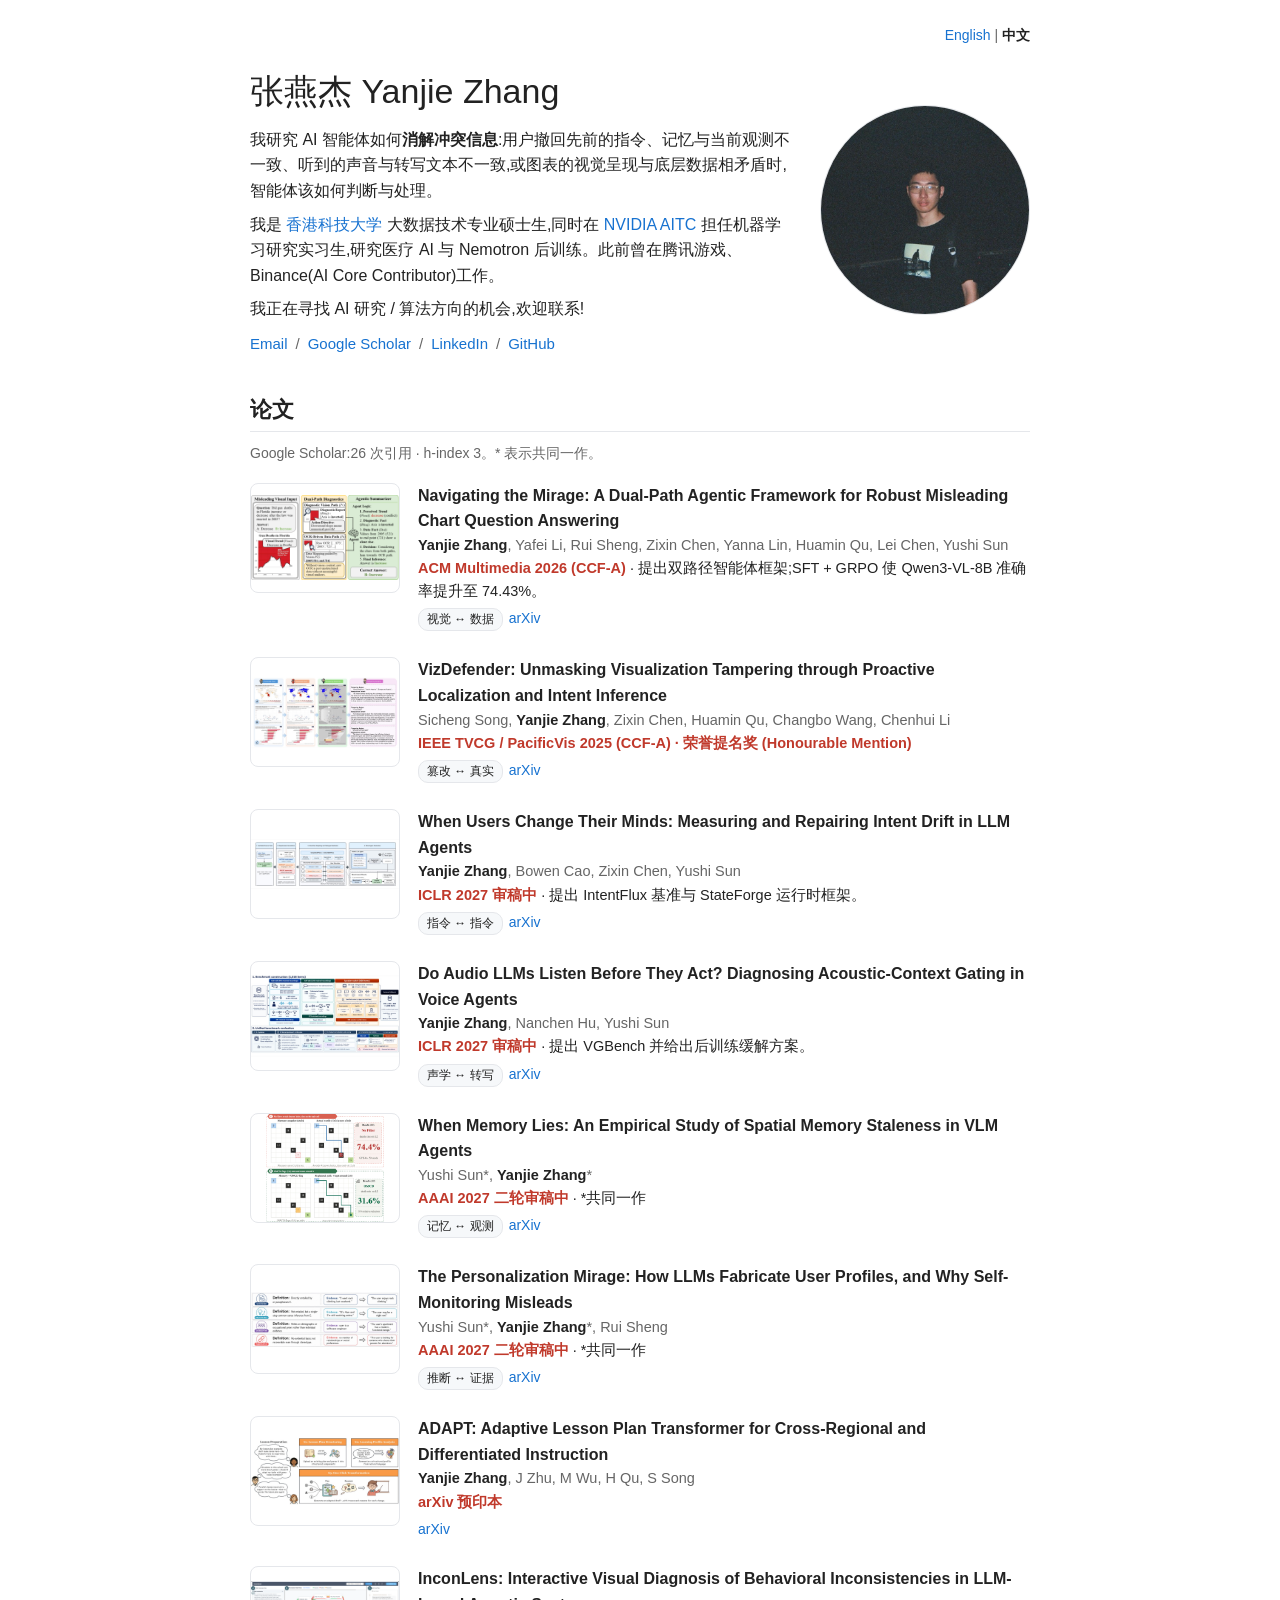
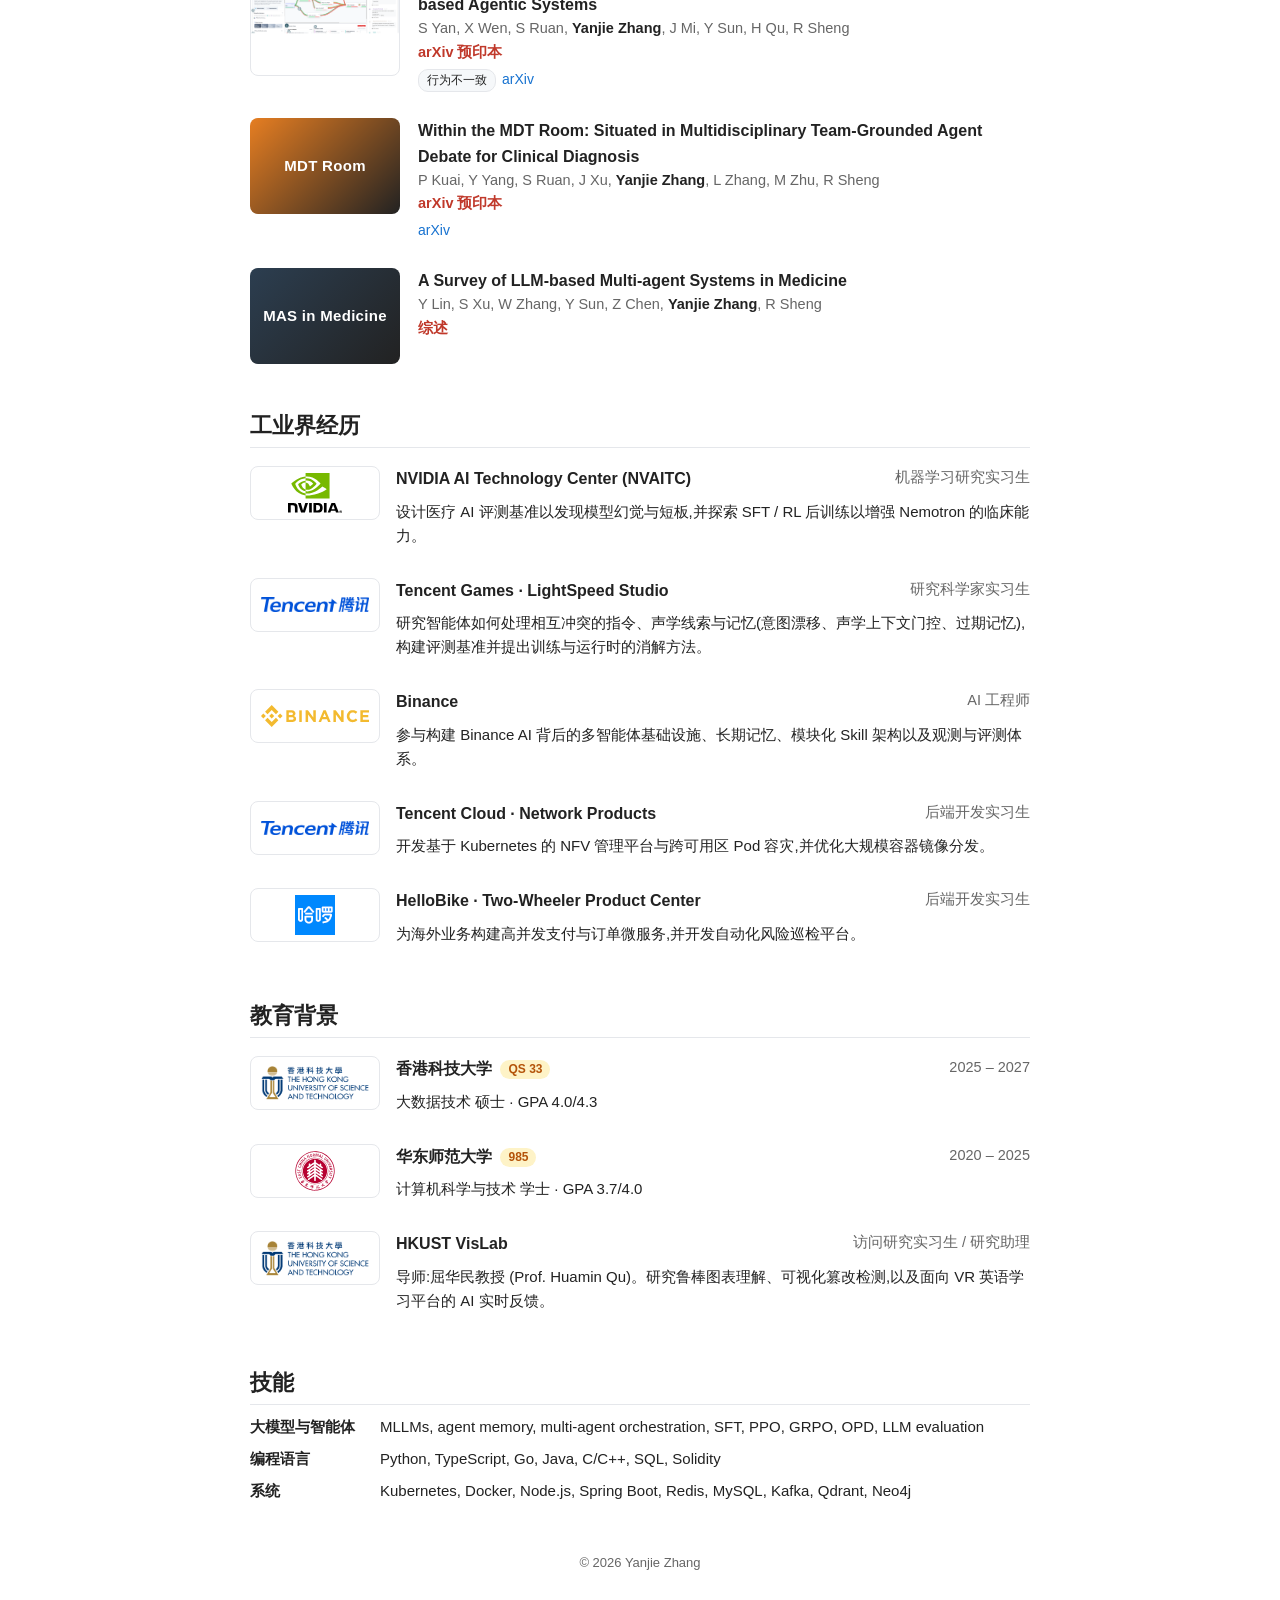
==== zh/index.html @ 0772590c "Add personal website (EN/ZH) Co-Authored-By: Claude Sonnet 5.5 <noreply@anthropic.com>" ====
<!doctype html>
<html lang="zh-CN"><head><meta charset="utf-8"><meta name="viewport" content="width=device-width,initial-scale=1">
<title>张燕杰 (Yanjie Zhang)</title>
<meta name="description" content="张燕杰 — 研究 AI 智能体如何消解冲突信息。港科大硕士生,NVIDIA AITC 研究实习生。">
<link rel="stylesheet" href="../assets/style.css"></head><body><div class="wrap">
<div class="lang"><a href="../">English</a> | <b>中文</b></div>
<div class="intro"><div class="text"><h1>张燕杰 Yanjie Zhang</h1>
<p>我研究 AI 智能体如何<b>消解冲突信息</b>:用户撤回先前的指令、记忆与当前观测不一致、听到的声音与转写文本不一致,或图表的视觉呈现与底层数据相矛盾时,智能体该如何判断与处理。</p>
<p>我是 <a href='https://hkust.edu.hk'>香港科技大学</a> 大数据技术专业硕士生,同时在 <a href='https://www.nvidia.com'>NVIDIA AITC</a> 担任机器学习研究实习生,研究医疗 AI 与 Nemotron 后训练。此前曾在腾讯游戏、Binance(AI Core Contributor)工作。</p>
<p>我正在寻找 AI 研究 / 算法方向的机会,欢迎联系!</p>
<div class="links"><a href="mailto:yjzhang416@gmail.com">Email</a><a href="https://scholar.google.com/citations?user=QmD_SgkAAAAJ">Google Scholar</a><a href="https://www.linkedin.com/in/zhangyanjie/">LinkedIn</a><a href="https://github.com/doudouwer">GitHub</a></div></div>
<img src="../assets/avatar.jpg" alt="Yanjie Zhang"></div>
<h2>论文</h2>
<p style="font-size:14px;color:var(--muted)">Google Scholar:26 次引用 · h-index 3。* 表示共同一作。</p>
<div class="pub"><div class="thumb img"><img src="../assets/teasers/mirage.png" alt="MIRAGE" loading="lazy"></div><div><div class="t">Navigating the Mirage: A Dual-Path Agentic Framework for Robust Misleading Chart Question Answering</div><div class="a"><b>Yanjie Zhang</b>, Yafei Li, Rui Sheng, Zixin Chen, Yanna Lin, Huamin Qu, Lei Chen, Yushi Sun</div><div class="v"><em>ACM Multimedia 2026 (CCF-A)</em> · 提出双路径智能体框架;SFT + GRPO 使 Qwen3-VL-8B 准确率提升至 74.43%。</div><div class="l"><span class="tag" data-tip="图表的视觉趋势与底层数据说的不是一回事。" tabindex="0">视觉 ↔ 数据</span><a href="https://arxiv.org/abs/2603.28583">arXiv</a></div></div></div><div class="pub"><div class="thumb img"><img src="../assets/teasers/vizdefender.jpg" alt="VizDefender" loading="lazy"></div><div><div class="t">VizDefender: Unmasking Visualization Tampering through Proactive Localization and Intent Inference</div><div class="a">Sicheng Song, <b>Yanjie Zhang</b>, Zixin Chen, Huamin Qu, Changbo Wang, Chenhui Li</div><div class="v"><em>IEEE TVCG / PacificVis 2025 (CCF-A) · 荣誉提名奖 (Honourable Mention)</em></div><div class="l"><span class="tag" data-tip="被篡改的图表与原图相矛盾,需定位篡改处并推断意图。" tabindex="0">篡改 ↔ 真实</span><a href="https://arxiv.org/abs/2512.18853">arXiv</a></div></div></div><div class="pub"><div class="thumb img"><img src="../assets/teasers/intentflux.jpg" alt="IntentFlux" loading="lazy"></div><div><div class="t">When Users Change Their Minds: Measuring and Repairing Intent Drift in LLM Agents</div><div class="a"><b>Yanjie Zhang</b>, Bowen Cao, Zixin Chen, Yushi Sun</div><div class="v"><em>ICLR 2027 审稿中</em> · 提出 IntentFlux 基准与 StateForge 运行时框架。</div><div class="l"><span class="tag" data-tip="用户后来的指令撤回或取代了先前的指令。" tabindex="0">指令 ↔ 指令</span><a href="https://arxiv.org/abs/2609.32520">arXiv</a></div></div></div><div class="pub"><div class="thumb img"><img src="../assets/teasers/vgbench.jpg" alt="VGBench" loading="lazy"></div><div><div class="t">Do Audio LLMs Listen Before They Act? Diagnosing Acoustic-Context Gating in Voice Agents</div><div class="a"><b>Yanjie Zhang</b>, Nanchen Hu, Yushi Sun</div><div class="v"><em>ICLR 2027 审稿中</em> · 提出 VGBench 并给出后训练缓解方案。</div><div class="l"><span class="tag" data-tip="转写文本说“执行”,声学场景却说“不是对你说的”。" tabindex="0">声学 ↔ 转写</span><a href="https://arxiv.org/abs/2609.32536">arXiv</a></div></div></div><div class="pub"><div class="thumb img"><img src="../assets/teasers/memory.png" alt="When Memory Lies" loading="lazy"></div><div><div class="t">When Memory Lies: An Empirical Study of Spatial Memory Staleness in VLM Agents</div><div class="a">Yushi Sun*, <b>Yanjie Zhang</b>*</div><div class="v"><em>AAAI 2027 二轮审稿中</em> · *共同一作</div><div class="l"><span class="tag" data-tip="智能体存储的记忆与它当前的观测不再一致。" tabindex="0">记忆 ↔ 观测</span><a href="https://arxiv.org/abs/2608.04574">arXiv</a></div></div></div><div class="pub"><div class="thumb img"><img src="../assets/teasers/mirage2.jpg" alt="Personalization Mirage" loading="lazy"></div><div><div class="t">The Personalization Mirage: How LLMs Fabricate User Profiles, and Why Self-Monitoring Misleads</div><div class="a">Yushi Sun*, <b>Yanjie Zhang</b>*, Rui Sheng</div><div class="v"><em>AAAI 2027 二轮审稿中</em> · *共同一作</div><div class="l"><span class="tag" data-tip="模型推断出的用户画像超出了它拿到的证据。" tabindex="0">推断 ↔ 证据</span><a href="https://arxiv.org/abs/2608.04570">arXiv</a></div></div></div><div class="pub"><div class="thumb img"><img src="../assets/teasers/adapt.jpg" alt="ADAPT" loading="lazy"></div><div><div class="t">ADAPT: Adaptive Lesson Plan Transformer for Cross-Regional and Differentiated Instruction</div><div class="a"><b>Yanjie Zhang</b>, J Zhu, M Wu, H Qu, S Song</div><div class="v"><em>arXiv 预印本</em></div><div class="l"><a href="https://arxiv.org/abs/2606.17633">arXiv</a></div></div></div><div class="pub"><div class="thumb img"><img src="../assets/teasers/inconlens.png" alt="InconLens" loading="lazy"></div><div><div class="t">InconLens: Interactive Visual Diagnosis of Behavioral Inconsistencies in LLM-based Agentic Systems</div><div class="a">S Yan, X Wen, S Ruan, <b>Yanjie Zhang</b>, J Mi, Y Sun, H Qu, R Sheng</div><div class="v"><em>arXiv 预印本</em></div><div class="l"><span class="tag" data-tip="智能体在不同运行中的行为相互矛盾。" tabindex="0">行为不一致</span><a href="https://arxiv.org/abs/2603.28106">arXiv</a></div></div></div><div class="pub"><div class="thumb" style="background:linear-gradient(135deg,#e67e22,#222)">MDT Room</div><div><div class="t">Within the MDT Room: Situated in Multidisciplinary Team-Grounded Agent Debate for Clinical Diagnosis</div><div class="a">P Kuai, Y Yang, S Ruan, J Xu, <b>Yanjie Zhang</b>, L Zhang, M Zhu, R Sheng</div><div class="v"><em>arXiv 预印本</em></div><div class="l"><a href="https://arxiv.org/abs/2603.28393">arXiv</a></div></div></div><div class="pub"><div class="thumb" style="background:linear-gradient(135deg,#2c3e50,#222)">MAS in Medicine</div><div><div class="t">A Survey of LLM-based Multi-agent Systems in Medicine</div><div class="a">Y Lin, S Xu, W Zhang, Y Sun, Z Chen, <b>Yanjie Zhang</b>, R Sheng</div><div class="v"><em>综述</em></div><div class="l"></div></div></div>
<h2>工业界经历</h2><div class="item"><div class="logo"><img src="../assets/logos/nvidia.svg" alt=""></div><div class="body"><div class="h"><span class="n">NVIDIA AI Technology Center (NVAITC)</span><span class="r">机器学习研究实习生</span></div><p>设计医疗 AI 评测基准以发现模型幻觉与短板,并探索 SFT / RL 后训练以增强 Nemotron 的临床能力。</p></div></div><div class="item"><div class="logo"><img src="../assets/logos/tencent.svg" alt=""></div><div class="body"><div class="h"><span class="n">Tencent Games · LightSpeed Studio</span><span class="r">研究科学家实习生</span></div><p>研究智能体如何处理相互冲突的指令、声学线索与记忆(意图漂移、声学上下文门控、过期记忆),构建评测基准并提出训练与运行时的消解方法。</p></div></div><div class="item"><div class="logo"><img src="../assets/logos/binance.svg" alt=""></div><div class="body"><div class="h"><span class="n">Binance</span><span class="r">AI 工程师</span></div><p>参与构建 Binance AI 背后的多智能体基础设施、长期记忆、模块化 Skill 架构以及观测与评测体系。</p></div></div><div class="item"><div class="logo"><img src="../assets/logos/tencent.svg" alt=""></div><div class="body"><div class="h"><span class="n">Tencent Cloud · Network Products</span><span class="r">后端开发实习生</span></div><p>开发基于 Kubernetes 的 NFV 管理平台与跨可用区 Pod 容灾,并优化大规模容器镜像分发。</p></div></div><div class="item"><div class="logo"><img src="../assets/logos/hellobike.png" alt="HelloBike"></div><div class="body"><div class="h"><span class="n">HelloBike · Two-Wheeler Product Center</span><span class="r">后端开发实习生</span></div><p>为海外业务构建高并发支付与订单微服务,并开发自动化风险巡检平台。</p></div></div>
<h2>教育背景</h2><div class="item"><div class="logo"><img src="../assets/logos/hkust.png" alt="HKUST"></div><div class="body"><div class="h"><span class="n">香港科技大学 <span class="badge">QS 33</span></span><span class="r">2025 – 2027</span></div><p>大数据技术 硕士 · GPA 4.0/4.3</p></div></div>
<div class="item"><div class="logo"><img src="../assets/logos/ecnu.svg" alt="ECNU"></div><div class="body"><div class="h"><span class="n">华东师范大学 <span class="badge">985</span></span><span class="r">2020 – 2025</span></div><p>计算机科学与技术 学士 · GPA 3.7/4.0</p></div></div>
<div class="item"><div class="logo"><img src="../assets/logos/hkust.png" alt="HKUST"></div><div class="body"><div class="h"><span class="n">HKUST VisLab</span><span class="r">访问研究实习生 / 研究助理</span></div><p>导师:屈华民教授 (Prof. Huamin Qu)。研究鲁棒图表理解、可视化篡改检测,以及面向 VR 英语学习平台的 AI 实时反馈。</p></div></div>
<h2>技能</h2><div class="skills">
<p><b>大模型与智能体</b>MLLMs, agent memory, multi-agent orchestration, SFT, PPO, GRPO, OPD, LLM evaluation</p>
<p><b>编程语言</b>Python, TypeScript, Go, Java, C/C++, SQL, Solidity</p>
<p><b>系统</b>Kubernetes, Docker, Node.js, Spring Boot, Redis, MySQL, Kafka, Qdrant, Neo4j</p></div>
<footer>© 2026 Yanjie Zhang</footer></div><script src="../assets/site.js"></script></body></html>
---- assets/style.css ----
:root{--bg:#fff;--fg:#222;--muted:#666;--link:#1772d0;--hl:#f09228;--card:#f6f8fa;--line:#e5e7eb}
@media(prefers-color-scheme:dark){:root{--bg:#14171a;--fg:#e6e6e6;--muted:#9aa0a6;--link:#6ab0ff;--hl:#f5a54a;--card:#1d2125;--line:#2b3036}}
*{box-sizing:border-box}
body{margin:0;background:var(--bg);color:var(--fg);font:16px/1.6 Lato,"Helvetica Neue",Arial,"PingFang SC","Hiragino Sans GB","Microsoft YaHei",sans-serif}
a{color:var(--link);text-decoration:none}a:hover{color:var(--hl);text-decoration:underline}
.wrap{max-width:820px;margin:0 auto;padding:24px 20px 60px}
.lang{text-align:right;font-size:14px;color:var(--muted)}
.lang b{color:var(--fg)}
.intro{display:flex;gap:28px;align-items:center;margin:18px 0 8px}
.intro .text{flex:1}
.intro img{width:210px;height:210px;border-radius:50%;object-fit:cover;border:1px solid var(--line)}
h1{font-size:34px;font-weight:400;margin:0 0 4px}
h2{font-size:22px;font-weight:600;margin:36px 0 10px;padding-bottom:4px;border-bottom:1px solid var(--line)}
p{margin:8px 0}
.links{margin-top:10px;font-size:15px}
.links a+a::before{content:"/";color:var(--muted);margin:0 8px}
.news{list-style:none;padding:0;margin:0}
.news li{display:flex;gap:14px;margin:6px 0}
.news .d{flex:0 0 78px;color:var(--muted);font-size:14px;padding-top:2px}
.pub{display:flex;gap:18px;margin:18px 0;align-items:flex-start}
.thumb{flex:0 0 150px;height:96px;border-radius:8px;display:flex;align-items:center;justify-content:center;color:#fff;font-weight:700;font-size:15px;text-align:center;padding:6px;letter-spacing:.3px}
.pub .t{font-weight:700}
.pub .a{font-size:14.5px;color:var(--muted)}
.pub .a b{color:var(--fg);font-weight:700}
.pub .v{font-size:14.5px}
.pub .v em{color:#c0392b;font-style:normal;font-weight:600}
.tag{display:inline-block;font-size:12px;padding:1px 8px;border-radius:10px;background:var(--card);border:1px solid var(--line);margin-right:6px}
.pub .l{font-size:14px;margin-top:2px}
.item{margin:14px 0}
.item .h{display:flex;justify-content:space-between;gap:10px;flex-wrap:wrap}
.item .h .n{font-weight:700}
.item .h .r{color:var(--muted);font-size:14.5px}
.item p{font-size:15px;color:var(--fg)}
.skills p{font-size:15px}
.skills b{display:inline-block;min-width:130px}
footer{margin-top:50px;color:var(--muted);font-size:13px;text-align:center}
@media(max-width:640px){.intro{flex-direction:column-reverse;text-align:left;align-items:flex-start}.intro img{width:160px;height:160px}.pub{flex-direction:column}.thumb{flex:none;width:100%}.news .d{flex-basis:64px}}
.thumb img{width:100%;height:100%;object-fit:contain;border-radius:8px}
.thumb.img{background:#fff;border:1px solid var(--line);padding:0;height:110px}
.pub .l{margin-top:4px}
.item{display:flex;gap:16px;align-items:flex-start}
.item .logo{flex:0 0 84px;height:28px;display:flex;align-items:center;margin-top:2px}
.item .logo img{max-width:84px;max-height:26px;object-fit:contain}
.item .logo span{font-size:12px;font-weight:700;color:#fff;background:#6b7280;border-radius:5px;padding:2px 7px;letter-spacing:.4px}
.item .body{flex:1;min-width:0}
.theme{background:var(--card);border:1px solid var(--line);border-radius:10px;padding:10px 16px;margin:14px 0}
.theme ul{margin:6px 0 4px;padding-left:20px;font-size:15px}
@media(max-width:640px){.item{flex-direction:column;gap:6px}.thumb.img{height:auto;aspect-ratio:16/9}}
.item .logo{flex:0 0 130px;height:54px;background:#fff;border:1px solid var(--line);border-radius:8px;padding:6px 10px;justify-content:center;margin-top:0}
.item .logo img{max-width:100%;max-height:100%;width:auto;height:auto}
.item .logo span{background:none;color:#444;font-size:13px}
.badge{display:inline-block;font-size:12px;font-weight:600;color:#b45309;background:#fef3c7;border-radius:10px;padding:0 8px;margin-left:4px;vertical-align:1px}
@media(max-width:640px){.item .logo{flex:none;width:130px}}
/* interactions */
.pub,.item{transition:transform .2s,background .2s;border-radius:10px}
.pub{padding:8px;margin:10px -8px}
.pub:hover{background:var(--card)}
.thumb.img{overflow:hidden;cursor:zoom-in}
.thumb.img img{transition:transform .35s}
.pub:hover .thumb.img img{transform:scale(1.06)}
.item{padding:8px;margin:6px -8px}
.item:hover{background:var(--card)}
.item .logo{transition:transform .2s,box-shadow .2s}
.item:hover .logo{transform:translateY(-2px);box-shadow:0 4px 12px rgba(0,0,0,.12)}
.tag{position:relative;cursor:help}
.tag[data-tip]::after{content:attr(data-tip);position:absolute;left:0;bottom:calc(100% + 8px);width:230px;background:var(--fg);color:var(--bg);font-size:12.5px;line-height:1.4;padding:7px 10px;border-radius:8px;opacity:0;transform:translateY(4px);pointer-events:none;transition:.18s;z-index:5;white-space:normal}
.tag[data-tip]:hover::after,.tag[data-tip]:focus::after{opacity:1;transform:none}
.reveal{opacity:0;transform:translateY(14px);transition:opacity .6s,transform .6s}
.reveal.in{opacity:1;transform:none}
.lb{position:fixed;inset:0;background:rgba(0,0,0,.82);display:flex;align-items:center;justify-content:center;z-index:50;cursor:zoom-out;opacity:0;pointer-events:none;transition:opacity .2s;padding:20px}
.lb.on{opacity:1;pointer-events:auto}
.lb img{max-width:min(1100px,100%);max-height:90vh;background:#fff;border-radius:10px}
@media(prefers-reduced-motion:reduce){.reveal{opacity:1;transform:none;transition:none}.pub:hover .thumb.img img{transform:none}}
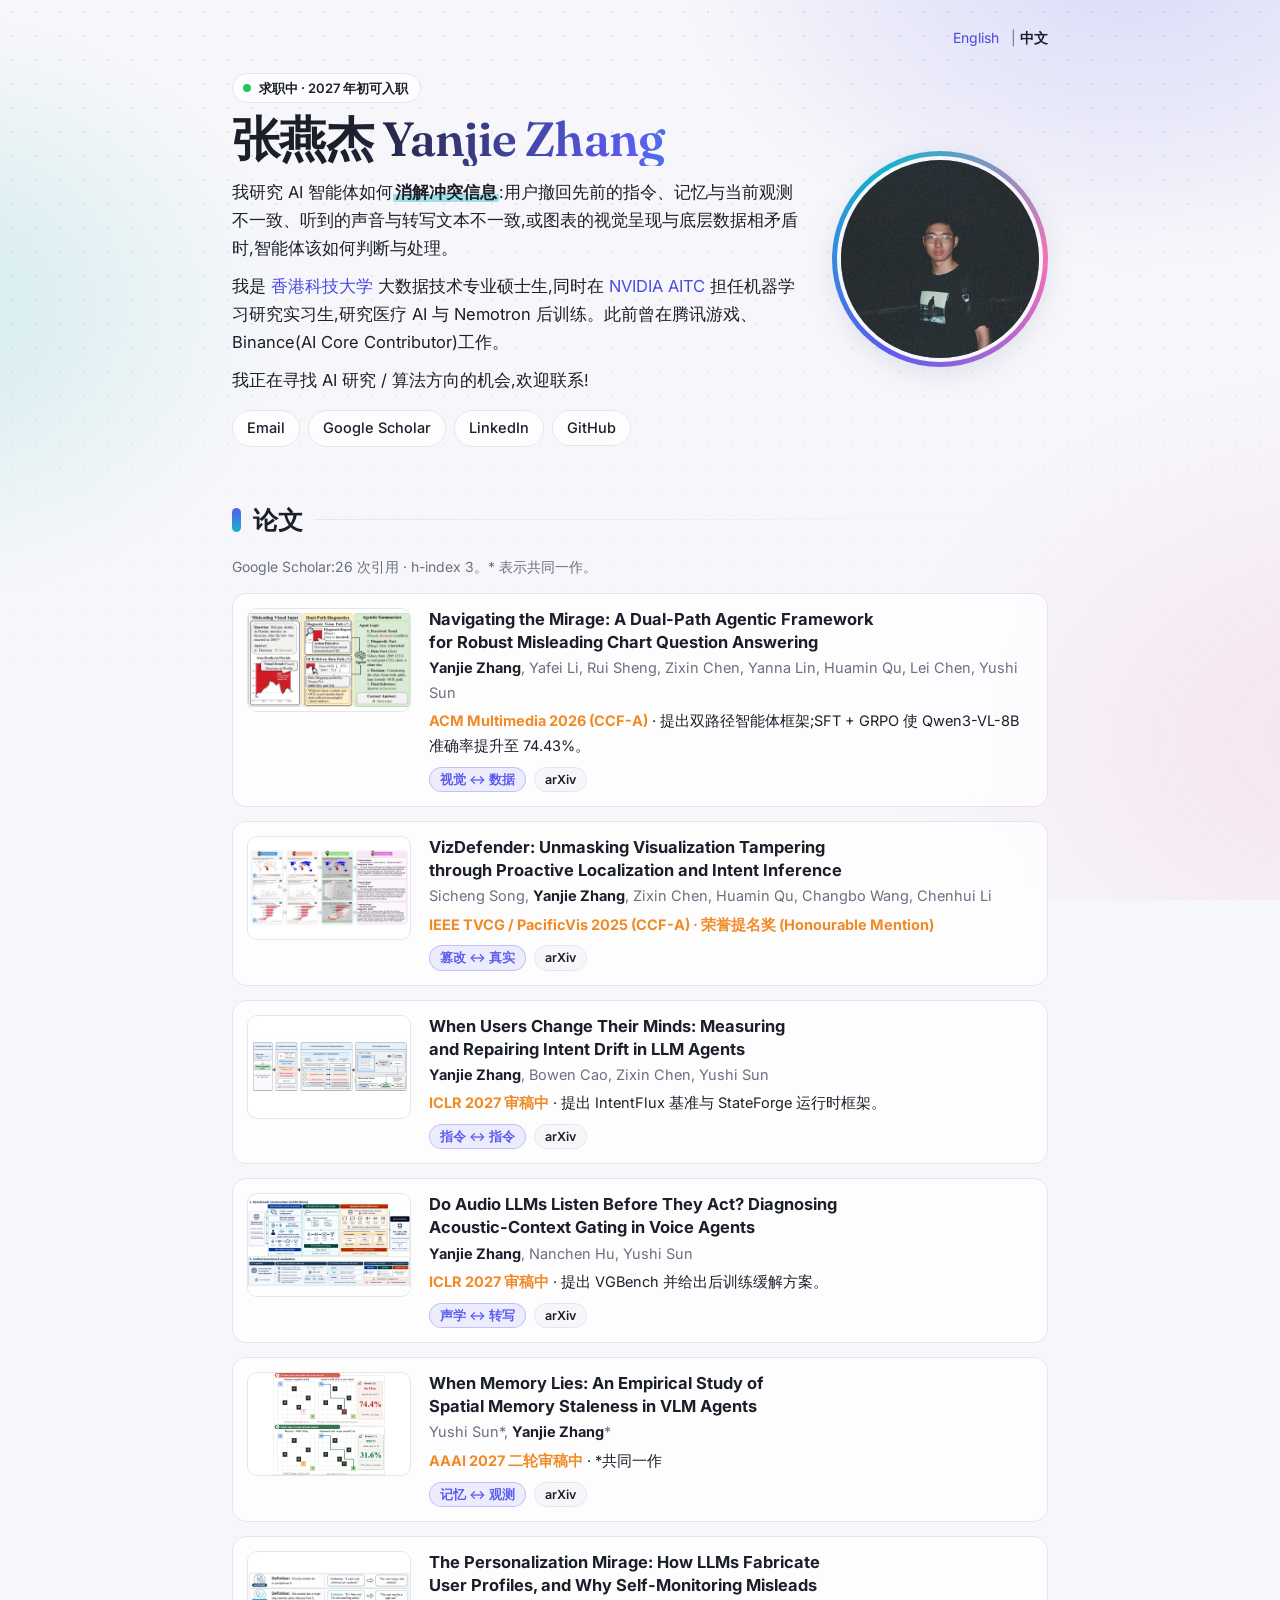
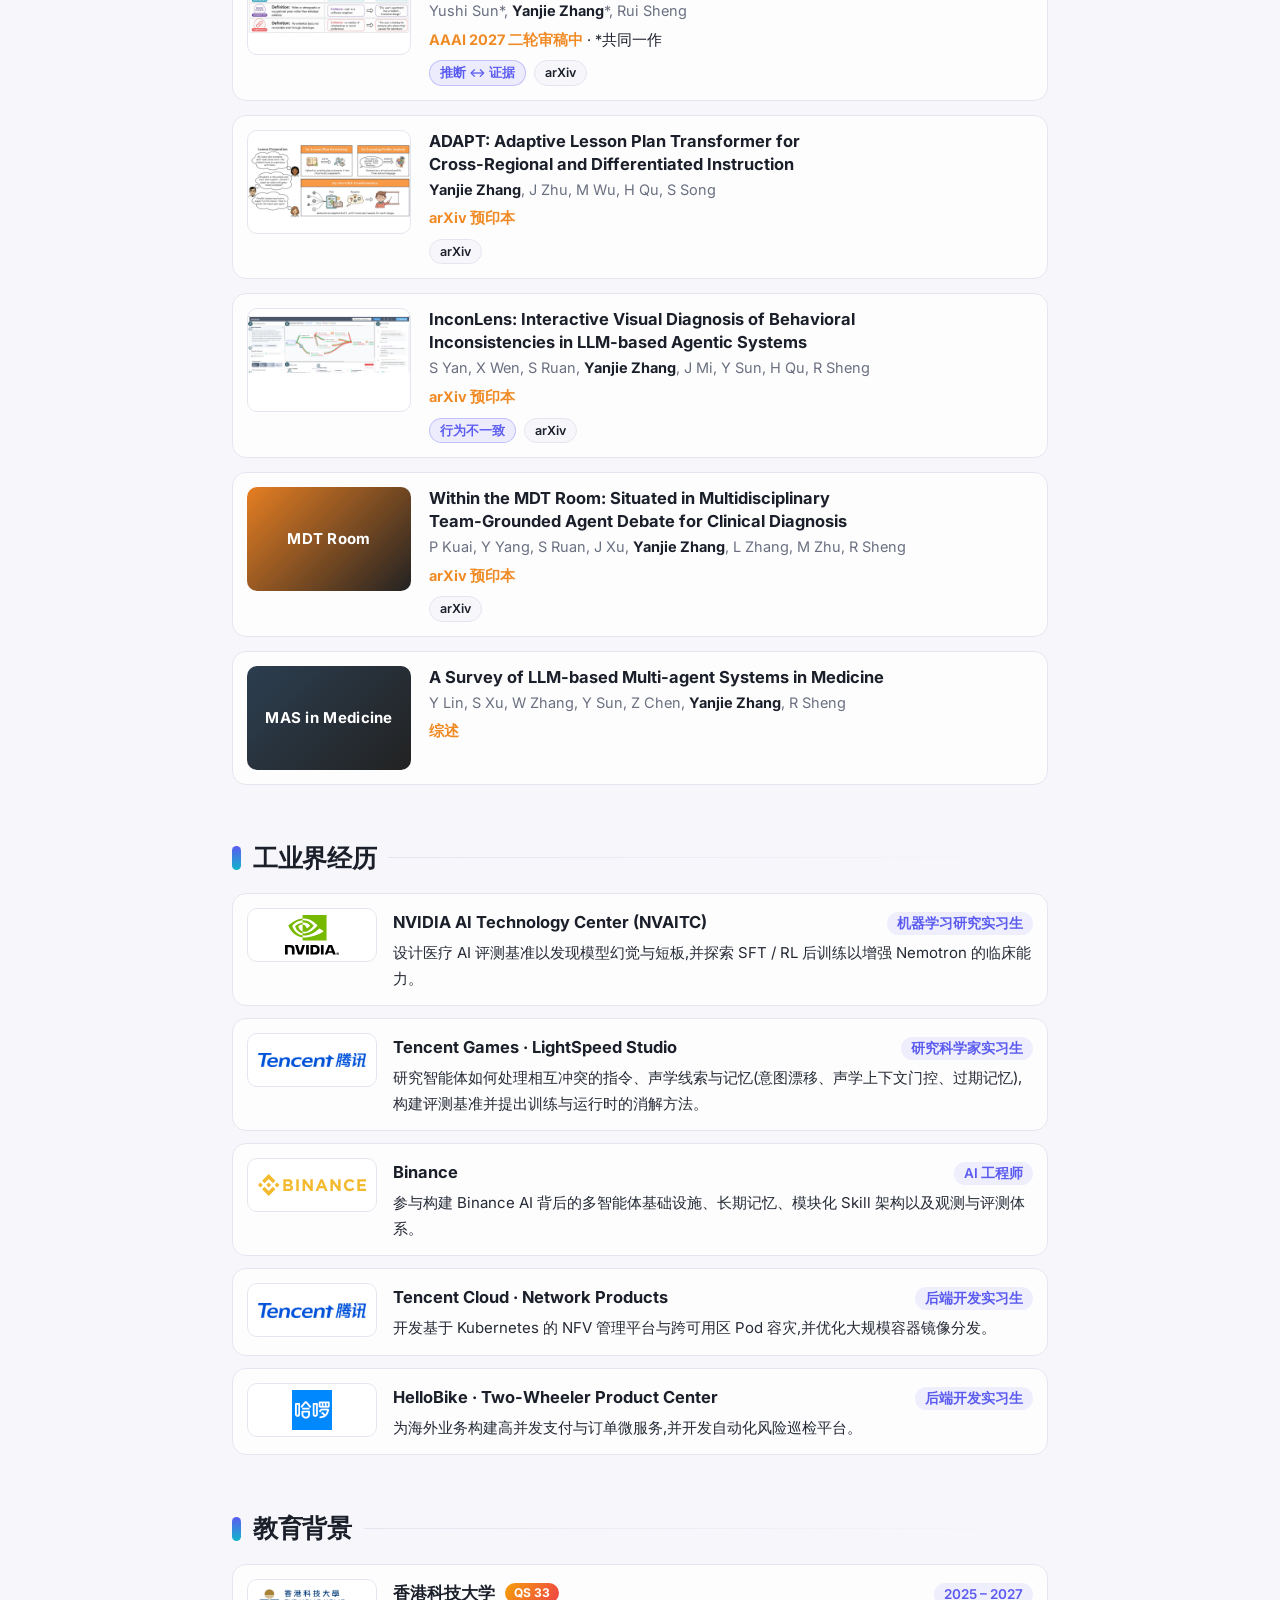
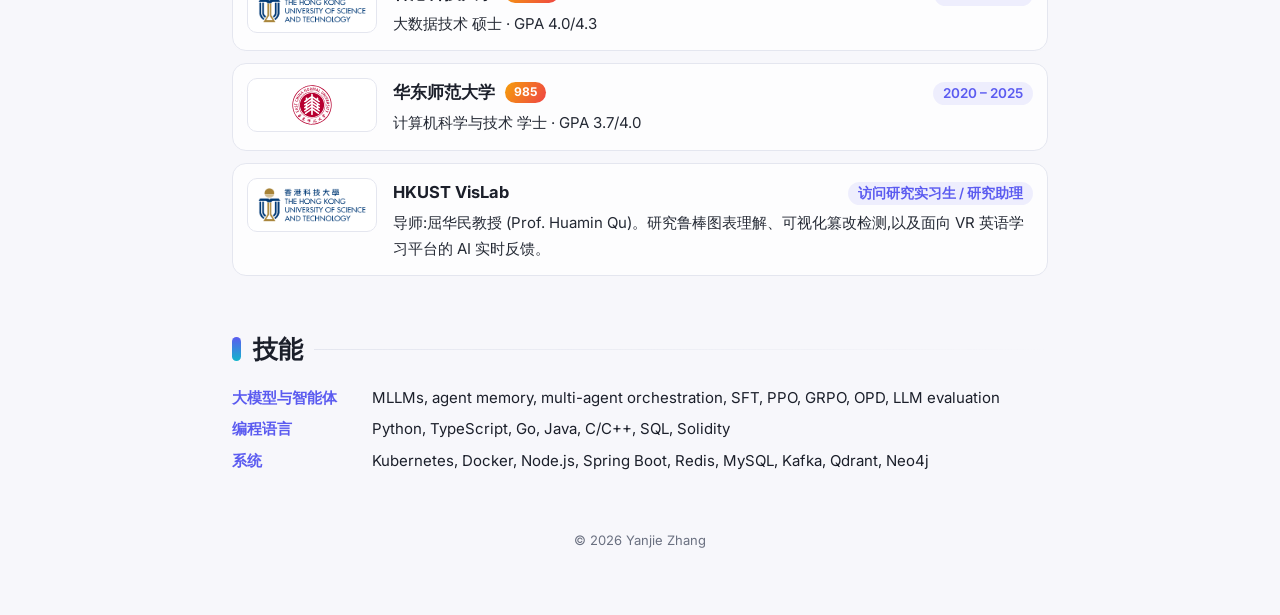
==== commit fcd9685b: "Refresh typography, background and card styling Co-Authored-By: Claude Sonnet 5.5 <noreply@anthropic" ====
--- a/zh/index.html
+++ b/zh/index.html
@@ -2,16 +2,16 @@
 <html lang="zh-CN"><head><meta charset="utf-8"><meta name="viewport" content="width=device-width,initial-scale=1">
 <title>张燕杰 (Yanjie Zhang)</title>
 <meta name="description" content="张燕杰 — 研究 AI 智能体如何消解冲突信息。港科大硕士生,NVIDIA AITC 研究实习生。">
-<link rel="stylesheet" href="../assets/style.css"></head><body><div class="wrap">
+<link rel="preconnect" href="https://fonts.googleapis.com"><link rel="preconnect" href="https://fonts.gstatic.com" crossorigin><link rel="stylesheet" href="https://fonts.googleapis.com/css2?family=Fraunces:opsz,wght@9..144,600&family=Inter:wght@400;500;600;700&display=swap"><link rel="stylesheet" href="../assets/style.css"></head><body><div class="wrap">
 <div class="lang"><a href="../">English</a> | <b>中文</b></div>
-<div class="intro"><div class="text"><h1>张燕杰 Yanjie Zhang</h1>
-<p>我研究 AI 智能体如何<b>消解冲突信息</b>:用户撤回先前的指令、记忆与当前观测不一致、听到的声音与转写文本不一致,或图表的视觉呈现与底层数据相矛盾时,智能体该如何判断与处理。</p>
+<div class="intro"><div class="text"><div class="status"><i></i>求职中 · 2027 年初可入职</div><h1>张燕杰 Yanjie Zhang</h1>
+<p>我研究 AI 智能体如何<b class='hl'>消解冲突信息</b>:用户撤回先前的指令、记忆与当前观测不一致、听到的声音与转写文本不一致,或图表的视觉呈现与底层数据相矛盾时,智能体该如何判断与处理。</p>
 <p>我是 <a href='https://hkust.edu.hk'>香港科技大学</a> 大数据技术专业硕士生,同时在 <a href='https://www.nvidia.com'>NVIDIA AITC</a> 担任机器学习研究实习生,研究医疗 AI 与 Nemotron 后训练。此前曾在腾讯游戏、Binance(AI Core Contributor)工作。</p>
 <p>我正在寻找 AI 研究 / 算法方向的机会,欢迎联系!</p>
 <div class="links"><a href="mailto:yjzhang416@gmail.com">Email</a><a href="https://scholar.google.com/citations?user=QmD_SgkAAAAJ">Google Scholar</a><a href="https://www.linkedin.com/in/zhangyanjie/">LinkedIn</a><a href="https://github.com/doudouwer">GitHub</a></div></div>
-<img src="../assets/avatar.jpg" alt="Yanjie Zhang"></div>
+<div class="avatar"><img src="../assets/avatar.jpg" alt="Yanjie Zhang"></div></div>
 <h2>论文</h2>
-<p style="font-size:14px;color:var(--muted)">Google Scholar:26 次引用 · h-index 3。* 表示共同一作。</p>
+<p class="meta">Google Scholar:26 次引用 · h-index 3。* 表示共同一作。</p>
 <div class="pub"><div class="thumb img"><img src="../assets/teasers/mirage.png" alt="MIRAGE" loading="lazy"></div><div><div class="t">Navigating the Mirage: A Dual-Path Agentic Framework for Robust Misleading Chart Question Answering</div><div class="a"><b>Yanjie Zhang</b>, Yafei Li, Rui Sheng, Zixin Chen, Yanna Lin, Huamin Qu, Lei Chen, Yushi Sun</div><div class="v"><em>ACM Multimedia 2026 (CCF-A)</em> · 提出双路径智能体框架;SFT + GRPO 使 Qwen3-VL-8B 准确率提升至 74.43%。</div><div class="l"><span class="tag" data-tip="图表的视觉趋势与底层数据说的不是一回事。" tabindex="0">视觉 ↔ 数据</span><a href="https://arxiv.org/abs/2603.28583">arXiv</a></div></div></div><div class="pub"><div class="thumb img"><img src="../assets/teasers/vizdefender.jpg" alt="VizDefender" loading="lazy"></div><div><div class="t">VizDefender: Unmasking Visualization Tampering through Proactive Localization and Intent Inference</div><div class="a">Sicheng Song, <b>Yanjie Zhang</b>, Zixin Chen, Huamin Qu, Changbo Wang, Chenhui Li</div><div class="v"><em>IEEE TVCG / PacificVis 2025 (CCF-A) · 荣誉提名奖 (Honourable Mention)</em></div><div class="l"><span class="tag" data-tip="被篡改的图表与原图相矛盾,需定位篡改处并推断意图。" tabindex="0">篡改 ↔ 真实</span><a href="https://arxiv.org/abs/2512.18853">arXiv</a></div></div></div><div class="pub"><div class="thumb img"><img src="../assets/teasers/intentflux.jpg" alt="IntentFlux" loading="lazy"></div><div><div class="t">When Users Change Their Minds: Measuring and Repairing Intent Drift in LLM Agents</div><div class="a"><b>Yanjie Zhang</b>, Bowen Cao, Zixin Chen, Yushi Sun</div><div class="v"><em>ICLR 2027 审稿中</em> · 提出 IntentFlux 基准与 StateForge 运行时框架。</div><div class="l"><span class="tag" data-tip="用户后来的指令撤回或取代了先前的指令。" tabindex="0">指令 ↔ 指令</span><a href="https://arxiv.org/abs/2609.32520">arXiv</a></div></div></div><div class="pub"><div class="thumb img"><img src="../assets/teasers/vgbench.jpg" alt="VGBench" loading="lazy"></div><div><div class="t">Do Audio LLMs Listen Before They Act? Diagnosing Acoustic-Context Gating in Voice Agents</div><div class="a"><b>Yanjie Zhang</b>, Nanchen Hu, Yushi Sun</div><div class="v"><em>ICLR 2027 审稿中</em> · 提出 VGBench 并给出后训练缓解方案。</div><div class="l"><span class="tag" data-tip="转写文本说“执行”,声学场景却说“不是对你说的”。" tabindex="0">声学 ↔ 转写</span><a href="https://arxiv.org/abs/2609.32536">arXiv</a></div></div></div><div class="pub"><div class="thumb img"><img src="../assets/teasers/memory.png" alt="When Memory Lies" loading="lazy"></div><div><div class="t">When Memory Lies: An Empirical Study of Spatial Memory Staleness in VLM Agents</div><div class="a">Yushi Sun*, <b>Yanjie Zhang</b>*</div><div class="v"><em>AAAI 2027 二轮审稿中</em> · *共同一作</div><div class="l"><span class="tag" data-tip="智能体存储的记忆与它当前的观测不再一致。" tabindex="0">记忆 ↔ 观测</span><a href="https://arxiv.org/abs/2608.04574">arXiv</a></div></div></div><div class="pub"><div class="thumb img"><img src="../assets/teasers/mirage2.jpg" alt="Personalization Mirage" loading="lazy"></div><div><div class="t">The Personalization Mirage: How LLMs Fabricate User Profiles, and Why Self-Monitoring Misleads</div><div class="a">Yushi Sun*, <b>Yanjie Zhang</b>*, Rui Sheng</div><div class="v"><em>AAAI 2027 二轮审稿中</em> · *共同一作</div><div class="l"><span class="tag" data-tip="模型推断出的用户画像超出了它拿到的证据。" tabindex="0">推断 ↔ 证据</span><a href="https://arxiv.org/abs/2608.04570">arXiv</a></div></div></div><div class="pub"><div class="thumb img"><img src="../assets/teasers/adapt.jpg" alt="ADAPT" loading="lazy"></div><div><div class="t">ADAPT: Adaptive Lesson Plan Transformer for Cross-Regional and Differentiated Instruction</div><div class="a"><b>Yanjie Zhang</b>, J Zhu, M Wu, H Qu, S Song</div><div class="v"><em>arXiv 预印本</em></div><div class="l"><a href="https://arxiv.org/abs/2606.17633">arXiv</a></div></div></div><div class="pub"><div class="thumb img"><img src="../assets/teasers/inconlens.png" alt="InconLens" loading="lazy"></div><div><div class="t">InconLens: Interactive Visual Diagnosis of Behavioral Inconsistencies in LLM-based Agentic Systems</div><div class="a">S Yan, X Wen, S Ruan, <b>Yanjie Zhang</b>, J Mi, Y Sun, H Qu, R Sheng</div><div class="v"><em>arXiv 预印本</em></div><div class="l"><span class="tag" data-tip="智能体在不同运行中的行为相互矛盾。" tabindex="0">行为不一致</span><a href="https://arxiv.org/abs/2603.28106">arXiv</a></div></div></div><div class="pub"><div class="thumb" style="background:linear-gradient(135deg,#e67e22,#222)">MDT Room</div><div><div class="t">Within the MDT Room: Situated in Multidisciplinary Team-Grounded Agent Debate for Clinical Diagnosis</div><div class="a">P Kuai, Y Yang, S Ruan, J Xu, <b>Yanjie Zhang</b>, L Zhang, M Zhu, R Sheng</div><div class="v"><em>arXiv 预印本</em></div><div class="l"><a href="https://arxiv.org/abs/2603.28393">arXiv</a></div></div></div><div class="pub"><div class="thumb" style="background:linear-gradient(135deg,#2c3e50,#222)">MAS in Medicine</div><div><div class="t">A Survey of LLM-based Multi-agent Systems in Medicine</div><div class="a">Y Lin, S Xu, W Zhang, Y Sun, Z Chen, <b>Yanjie Zhang</b>, R Sheng</div><div class="v"><em>综述</em></div><div class="l"></div></div></div>
 <h2>工业界经历</h2><div class="item"><div class="logo"><img src="../assets/logos/nvidia.svg" alt=""></div><div class="body"><div class="h"><span class="n">NVIDIA AI Technology Center (NVAITC)</span><span class="r">机器学习研究实习生</span></div><p>设计医疗 AI 评测基准以发现模型幻觉与短板,并探索 SFT / RL 后训练以增强 Nemotron 的临床能力。</p></div></div><div class="item"><div class="logo"><img src="../assets/logos/tencent.svg" alt=""></div><div class="body"><div class="h"><span class="n">Tencent Games · LightSpeed Studio</span><span class="r">研究科学家实习生</span></div><p>研究智能体如何处理相互冲突的指令、声学线索与记忆(意图漂移、声学上下文门控、过期记忆),构建评测基准并提出训练与运行时的消解方法。</p></div></div><div class="item"><div class="logo"><img src="../assets/logos/binance.svg" alt=""></div><div class="body"><div class="h"><span class="n">Binance</span><span class="r">AI 工程师</span></div><p>参与构建 Binance AI 背后的多智能体基础设施、长期记忆、模块化 Skill 架构以及观测与评测体系。</p></div></div><div class="item"><div class="logo"><img src="../assets/logos/tencent.svg" alt=""></div><div class="body"><div class="h"><span class="n">Tencent Cloud · Network Products</span><span class="r">后端开发实习生</span></div><p>开发基于 Kubernetes 的 NFV 管理平台与跨可用区 Pod 容灾,并优化大规模容器镜像分发。</p></div></div><div class="item"><div class="logo"><img src="../assets/logos/hellobike.png" alt="HelloBike"></div><div class="body"><div class="h"><span class="n">HelloBike · Two-Wheeler Product Center</span><span class="r">后端开发实习生</span></div><p>为海外业务构建高并发支付与订单微服务,并开发自动化风险巡检平台。</p></div></div>
 <h2>教育背景</h2><div class="item"><div class="logo"><img src="../assets/logos/hkust.png" alt="HKUST"></div><div class="body"><div class="h"><span class="n">香港科技大学 <span class="badge">QS 33</span></span><span class="r">2025 – 2027</span></div><p>大数据技术 硕士 · GPA 4.0/4.3</p></div></div>
--- a/assets/style.css
+++ b/assets/style.css
@@ -1,73 +1,95 @@
-:root{--bg:#fff;--fg:#222;--muted:#666;--link:#1772d0;--hl:#f09228;--card:#f6f8fa;--line:#e5e7eb}
-@media(prefers-color-scheme:dark){:root{--bg:#14171a;--fg:#e6e6e6;--muted:#9aa0a6;--link:#6ab0ff;--hl:#f5a54a;--card:#1d2125;--line:#2b3036}}
+:root{
+  --bg:#f7f7fb;--fg:#1b1f2a;--muted:#6a7080;--panel:rgba(255,255,255,.72);--line:#e4e6ef;
+  --a1:#5b5bf0;--a2:#12b5cb;--link:#4a4ae0;--hl:#f08a24;--card:#f0f1f8;
+  --b1:rgba(99,102,241,.20);--b2:rgba(20,184,166,.16);--b3:rgba(244,114,182,.14);--dot:rgba(90,95,140,.16);
+  --shadow:0 8px 28px rgba(60,66,120,.12)
+}
+@media(prefers-color-scheme:dark){:root{
+  --bg:#0b0e1a;--fg:#e8eaf3;--muted:#9aa1b5;--panel:rgba(24,28,46,.72);--line:#252a40;
+  --a1:#8b8bff;--a2:#4fd6e6;--link:#9aa0ff;--hl:#ffb15c;--card:#161a2c;
+  --b1:rgba(99,102,241,.28);--b2:rgba(20,184,166,.18);--b3:rgba(236,72,153,.14);--dot:rgba(160,170,230,.14);
+  --shadow:0 10px 30px rgba(0,0,0,.45)}}
 *{box-sizing:border-box}
-body{margin:0;background:var(--bg);color:var(--fg);font:16px/1.6 Lato,"Helvetica Neue",Arial,"PingFang SC","Hiragino Sans GB","Microsoft YaHei",sans-serif}
-a{color:var(--link);text-decoration:none}a:hover{color:var(--hl);text-decoration:underline}
-.wrap{max-width:820px;margin:0 auto;padding:24px 20px 60px}
+html{scroll-behavior:smooth}
+::selection{background:var(--a1);color:#fff}
+body{margin:0;background:var(--bg);color:var(--fg);font:16.5px/1.7 Inter,"Helvetica Neue",Arial,"PingFang SC","Hiragino Sans GB","Microsoft YaHei",sans-serif;-webkit-font-smoothing:antialiased;position:relative;min-height:100vh}
+body::before{content:"";position:fixed;inset:0;z-index:-2;pointer-events:none;
+  background:radial-gradient(640px 460px at 88% -6%,var(--b1),transparent 70%),radial-gradient(520px 420px at -6% 34%,var(--b2),transparent 70%),radial-gradient(640px 520px at 104% 82%,var(--b3),transparent 70%);
+  animation:drift 40s ease-in-out infinite alternate}
+body::after{content:"";position:fixed;inset:0;z-index:-1;pointer-events:none;
+  background-image:radial-gradient(circle,var(--dot) 1px,transparent 1.2px);background-size:24px 24px;
+  -webkit-mask-image:linear-gradient(180deg,#000,transparent 75%);mask-image:linear-gradient(180deg,#000,transparent 75%)}
+@keyframes drift{from{background-position:0 0,0 0,0 0}to{background-position:30px 20px,-24px 30px,-30px -20px}}
+a{color:var(--link);text-decoration:none;transition:color .15s}a:hover{color:var(--a2)}
+.wrap{max-width:860px;margin:0 auto;padding:26px 22px 64px}
 .lang{text-align:right;font-size:14px;color:var(--muted)}
 .lang b{color:var(--fg)}
-.intro{display:flex;gap:28px;align-items:center;margin:18px 0 8px}
+.lang a{padding:2px 8px;border-radius:999px}.lang a:hover{background:var(--card)}
+.intro{display:flex;gap:34px;align-items:center;margin:22px 0 6px}
 .intro .text{flex:1}
-.intro img{width:210px;height:210px;border-radius:50%;object-fit:cover;border:1px solid var(--line)}
-h1{font-size:34px;font-weight:400;margin:0 0 4px}
-h2{font-size:22px;font-weight:600;margin:36px 0 10px;padding-bottom:4px;border-bottom:1px solid var(--line)}
+.avatar{position:relative;flex:0 0 auto;width:216px;height:216px;border-radius:50%;padding:5px;background:conic-gradient(from 210deg,var(--a1),var(--a2),#f472b6,var(--a1));box-shadow:var(--shadow)}
+.avatar img{width:100%;height:100%;border-radius:50%;object-fit:cover;display:block;border:4px solid var(--bg)}
+.status{display:inline-flex;align-items:center;gap:8px;font-size:13px;font-weight:600;color:var(--fg);background:var(--panel);border:1px solid var(--line);border-radius:999px;padding:3px 12px 3px 10px;margin-bottom:10px;backdrop-filter:blur(6px)}
+.status i{width:8px;height:8px;border-radius:50%;background:#22c55e;box-shadow:0 0 0 0 rgba(34,197,94,.6);animation:ping 2s infinite}
+@keyframes ping{70%{box-shadow:0 0 0 8px rgba(34,197,94,0)}100%{box-shadow:0 0 0 0 rgba(34,197,94,0)}}
+h1{font-family:Fraunces,"Songti SC","Noto Serif SC",Georgia,serif;font-size:48px;line-height:1.1;font-weight:600;letter-spacing:-.02em;margin:0 0 12px;
+  background:linear-gradient(100deg,var(--fg) 20%,var(--a1) 70%,var(--a2));-webkit-background-clip:text;background-clip:text;color:transparent;text-wrap:balance}
+.text p{margin:10px 0;font-size:16.5px}
+.hl{font-weight:700;color:var(--fg);background:linear-gradient(transparent 58%,color-mix(in srgb,var(--a2) 38%,transparent) 58%);padding:0 2px;border-radius:2px}
+.links{margin-top:16px;display:flex;flex-wrap:wrap;gap:8px;font-size:14.5px}
+.links a{padding:5px 14px;border:1px solid var(--line);border-radius:999px;background:var(--panel);color:var(--fg);font-weight:500;transition:.18s;backdrop-filter:blur(6px)}
+.links a:hover{border-color:var(--a1);color:var(--a1);transform:translateY(-2px);box-shadow:var(--shadow)}
+h2{font-size:25px;font-weight:700;letter-spacing:-.015em;margin:52px 0 14px;display:flex;align-items:center;gap:12px}
+h2::before{content:"";width:9px;height:24px;border-radius:5px;background:linear-gradient(180deg,var(--a1),var(--a2))}
+h2::after{content:"";flex:1;height:1px;background:linear-gradient(90deg,var(--line),transparent)}
 p{margin:8px 0}
-.links{margin-top:10px;font-size:15px}
-.links a+a::before{content:"/";color:var(--muted);margin:0 8px}
-.news{list-style:none;padding:0;margin:0}
-.news li{display:flex;gap:14px;margin:6px 0}
-.news .d{flex:0 0 78px;color:var(--muted);font-size:14px;padding-top:2px}
-.pub{display:flex;gap:18px;margin:18px 0;align-items:flex-start}
-.thumb{flex:0 0 150px;height:96px;border-radius:8px;display:flex;align-items:center;justify-content:center;color:#fff;font-weight:700;font-size:15px;text-align:center;padding:6px;letter-spacing:.3px}
-.pub .t{font-weight:700}
-.pub .a{font-size:14.5px;color:var(--muted)}
+.meta{font-size:14px;color:var(--muted)}
+/* publications */
+.pub{display:flex;gap:18px;align-items:flex-start;margin:14px 0;padding:14px;background:var(--panel);border:1px solid var(--line);border-radius:14px;backdrop-filter:blur(8px);transition:transform .22s,box-shadow .22s,border-color .22s}
+.pub:hover{transform:translateY(-3px);box-shadow:var(--shadow);border-color:color-mix(in srgb,var(--a1) 45%,var(--line))}
+.thumb{flex:0 0 164px;height:104px;border-radius:10px;display:flex;align-items:center;justify-content:center;color:#fff;font-weight:700;font-size:15px;text-align:center;padding:6px;letter-spacing:.3px}
+.thumb.img{background:#fff;border:1px solid var(--line);padding:0;overflow:hidden;cursor:zoom-in}
+.thumb img{width:100%;height:100%;object-fit:contain;transition:transform .35s}
+.pub:hover .thumb.img img{transform:scale(1.07)}
+.pub .t{font-weight:700;font-size:16.5px;line-height:1.4;text-wrap:balance}
+.pub .a{font-size:14.5px;color:var(--muted);margin-top:2px}
 .pub .a b{color:var(--fg);font-weight:700}
-.pub .v{font-size:14.5px}
-.pub .v em{color:#c0392b;font-style:normal;font-weight:600}
-.tag{display:inline-block;font-size:12px;padding:1px 8px;border-radius:10px;background:var(--card);border:1px solid var(--line);margin-right:6px}
-.pub .l{font-size:14px;margin-top:2px}
-.item{margin:14px 0}
-.item .h{display:flex;justify-content:space-between;gap:10px;flex-wrap:wrap}
-.item .h .n{font-weight:700}
-.item .h .r{color:var(--muted);font-size:14.5px}
-.item p{font-size:15px;color:var(--fg)}
-.skills p{font-size:15px}
-.skills b{display:inline-block;min-width:130px}
-footer{margin-top:50px;color:var(--muted);font-size:13px;text-align:center}
-@media(max-width:640px){.intro{flex-direction:column-reverse;text-align:left;align-items:flex-start}.intro img{width:160px;height:160px}.pub{flex-direction:column}.thumb{flex:none;width:100%}.news .d{flex-basis:64px}}
-.thumb img{width:100%;height:100%;object-fit:contain;border-radius:8px}
-.thumb.img{background:#fff;border:1px solid var(--line);padding:0;height:110px}
-.pub .l{margin-top:4px}
-.item{display:flex;gap:16px;align-items:flex-start}
-.item .logo{flex:0 0 84px;height:28px;display:flex;align-items:center;margin-top:2px}
-.item .logo img{max-width:84px;max-height:26px;object-fit:contain}
-.item .logo span{font-size:12px;font-weight:700;color:#fff;background:#6b7280;border-radius:5px;padding:2px 7px;letter-spacing:.4px}
+.pub .v{font-size:14.5px;margin-top:4px}
+.pub .v em{font-style:normal;font-weight:700;color:var(--hl)}
+.pub .l{margin-top:8px;font-size:14px;display:flex;flex-wrap:wrap;gap:8px;align-items:center}
+.tag{display:inline-block;font-size:12.5px;font-weight:600;padding:1px 10px;border-radius:999px;color:var(--a1);background:color-mix(in srgb,var(--a1) 10%,transparent);border:1px solid color-mix(in srgb,var(--a1) 30%,transparent);position:relative;cursor:help}
+.l>a{font-size:12.5px;font-weight:600;padding:1px 10px;border-radius:999px;border:1px solid var(--line);color:var(--fg);background:var(--bg)}
+.l>a:hover{border-color:var(--a2);color:var(--a2)}
+.tag[data-tip]::after{content:attr(data-tip);position:absolute;left:0;bottom:calc(100% + 8px);width:240px;background:var(--fg);color:var(--bg);font-weight:400;font-size:12.5px;line-height:1.45;padding:7px 10px;border-radius:9px;opacity:0;transform:translateY(4px);pointer-events:none;transition:.18s;z-index:5;white-space:normal}
+.tag[data-tip]:hover::after,.tag[data-tip]:focus::after{opacity:1;transform:none}
+/* experience / education */
+.item{display:flex;gap:16px;align-items:flex-start;margin:12px 0;padding:14px;background:var(--panel);border:1px solid var(--line);border-radius:14px;backdrop-filter:blur(8px);transition:transform .22s,box-shadow .22s,border-color .22s}
+.item:hover{transform:translateY(-2px);box-shadow:var(--shadow);border-color:color-mix(in srgb,var(--a1) 45%,var(--line))}
+.item .logo{flex:0 0 130px;height:54px;background:#fff;border:1px solid var(--line);border-radius:10px;padding:6px 10px;display:flex;align-items:center;justify-content:center;transition:transform .22s}
+.item:hover .logo{transform:scale(1.04)}
+.item .logo img{max-width:100%;max-height:100%;width:auto;height:auto;object-fit:contain}
+.item .logo span{font-size:13px;font-weight:700;color:#444}
 .item .body{flex:1;min-width:0}
-.theme{background:var(--card);border:1px solid var(--line);border-radius:10px;padding:10px 16px;margin:14px 0}
-.theme ul{margin:6px 0 4px;padding-left:20px;font-size:15px}
-@media(max-width:640px){.item{flex-direction:column;gap:6px}.thumb.img{height:auto;aspect-ratio:16/9}}
-.item .logo{flex:0 0 130px;height:54px;background:#fff;border:1px solid var(--line);border-radius:8px;padding:6px 10px;justify-content:center;margin-top:0}
-.item .logo img{max-width:100%;max-height:100%;width:auto;height:auto}
-.item .logo span{background:none;color:#444;font-size:13px}
-.badge{display:inline-block;font-size:12px;font-weight:600;color:#b45309;background:#fef3c7;border-radius:10px;padding:0 8px;margin-left:4px;vertical-align:1px}
-@media(max-width:640px){.item .logo{flex:none;width:130px}}
-/* interactions */
-.pub,.item{transition:transform .2s,background .2s;border-radius:10px}
-.pub{padding:8px;margin:10px -8px}
-.pub:hover{background:var(--card)}
-.thumb.img{overflow:hidden;cursor:zoom-in}
-.thumb.img img{transition:transform .35s}
-.pub:hover .thumb.img img{transform:scale(1.06)}
-.item{padding:8px;margin:6px -8px}
-.item:hover{background:var(--card)}
-.item .logo{transition:transform .2s,box-shadow .2s}
-.item:hover .logo{transform:translateY(-2px);box-shadow:0 4px 12px rgba(0,0,0,.12)}
-.tag{position:relative;cursor:help}
-.tag[data-tip]::after{content:attr(data-tip);position:absolute;left:0;bottom:calc(100% + 8px);width:230px;background:var(--fg);color:var(--bg);font-size:12.5px;line-height:1.4;padding:7px 10px;border-radius:8px;opacity:0;transform:translateY(4px);pointer-events:none;transition:.18s;z-index:5;white-space:normal}
-.tag[data-tip]:hover::after,.tag[data-tip]:focus::after{opacity:1;transform:none}
-.reveal{opacity:0;transform:translateY(14px);transition:opacity .6s,transform .6s}
+.item .h{display:flex;justify-content:space-between;gap:10px;flex-wrap:wrap;align-items:baseline}
+.item .h .n{font-weight:700;font-size:16.5px}
+.item .h .r{color:var(--a1);font-size:13.5px;font-weight:600;background:color-mix(in srgb,var(--a1) 9%,transparent);border-radius:999px;padding:0 10px}
+.item p{font-size:15px;margin:4px 0 0;color:color-mix(in srgb,var(--fg) 88%,var(--muted))}
+.badge{display:inline-block;font-size:12px;font-weight:700;color:#fff;background:linear-gradient(120deg,#f59e0b,#ef4444);border-radius:999px;padding:0 9px;margin-left:6px;vertical-align:2px}
+.skills p{font-size:15px;margin:6px 0}
+.skills b{display:inline-block;min-width:140px;color:var(--a1)}
+footer{margin-top:56px;color:var(--muted);font-size:13px;text-align:center}
+/* reveal + lightbox */
+.reveal{opacity:0;transform:translateY(16px);transition:opacity .6s,transform .6s}
 .reveal.in{opacity:1;transform:none}
-.lb{position:fixed;inset:0;background:rgba(0,0,0,.82);display:flex;align-items:center;justify-content:center;z-index:50;cursor:zoom-out;opacity:0;pointer-events:none;transition:opacity .2s;padding:20px}
+.lb{position:fixed;inset:0;background:rgba(8,10,20,.84);backdrop-filter:blur(4px);display:flex;align-items:center;justify-content:center;z-index:50;cursor:zoom-out;opacity:0;pointer-events:none;transition:opacity .2s;padding:20px}
 .lb.on{opacity:1;pointer-events:auto}
-.lb img{max-width:min(1100px,100%);max-height:90vh;background:#fff;border-radius:10px}
-@media(prefers-reduced-motion:reduce){.reveal{opacity:1;transform:none;transition:none}.pub:hover .thumb.img img{transform:none}}
+.lb img{max-width:min(1100px,100%);max-height:90vh;background:#fff;border-radius:12px}
+@media(max-width:700px){
+  .intro{flex-direction:column-reverse;align-items:flex-start;gap:22px}
+  .avatar{width:168px;height:168px}
+  h1{font-size:38px}
+  .pub{flex-direction:column}.thumb{flex:none;width:100%}.thumb.img{height:auto;aspect-ratio:16/9}
+  .item{flex-direction:column;gap:10px}.item .logo{flex:none;width:130px}
+  .skills b{display:block;min-width:0}
+}
+@media(prefers-reduced-motion:reduce){body::before,.status i{animation:none}.reveal{opacity:1;transform:none;transition:none}.pub:hover,.item:hover{transform:none}.pub:hover .thumb.img img{transform:none}html{scroll-behavior:auto}}
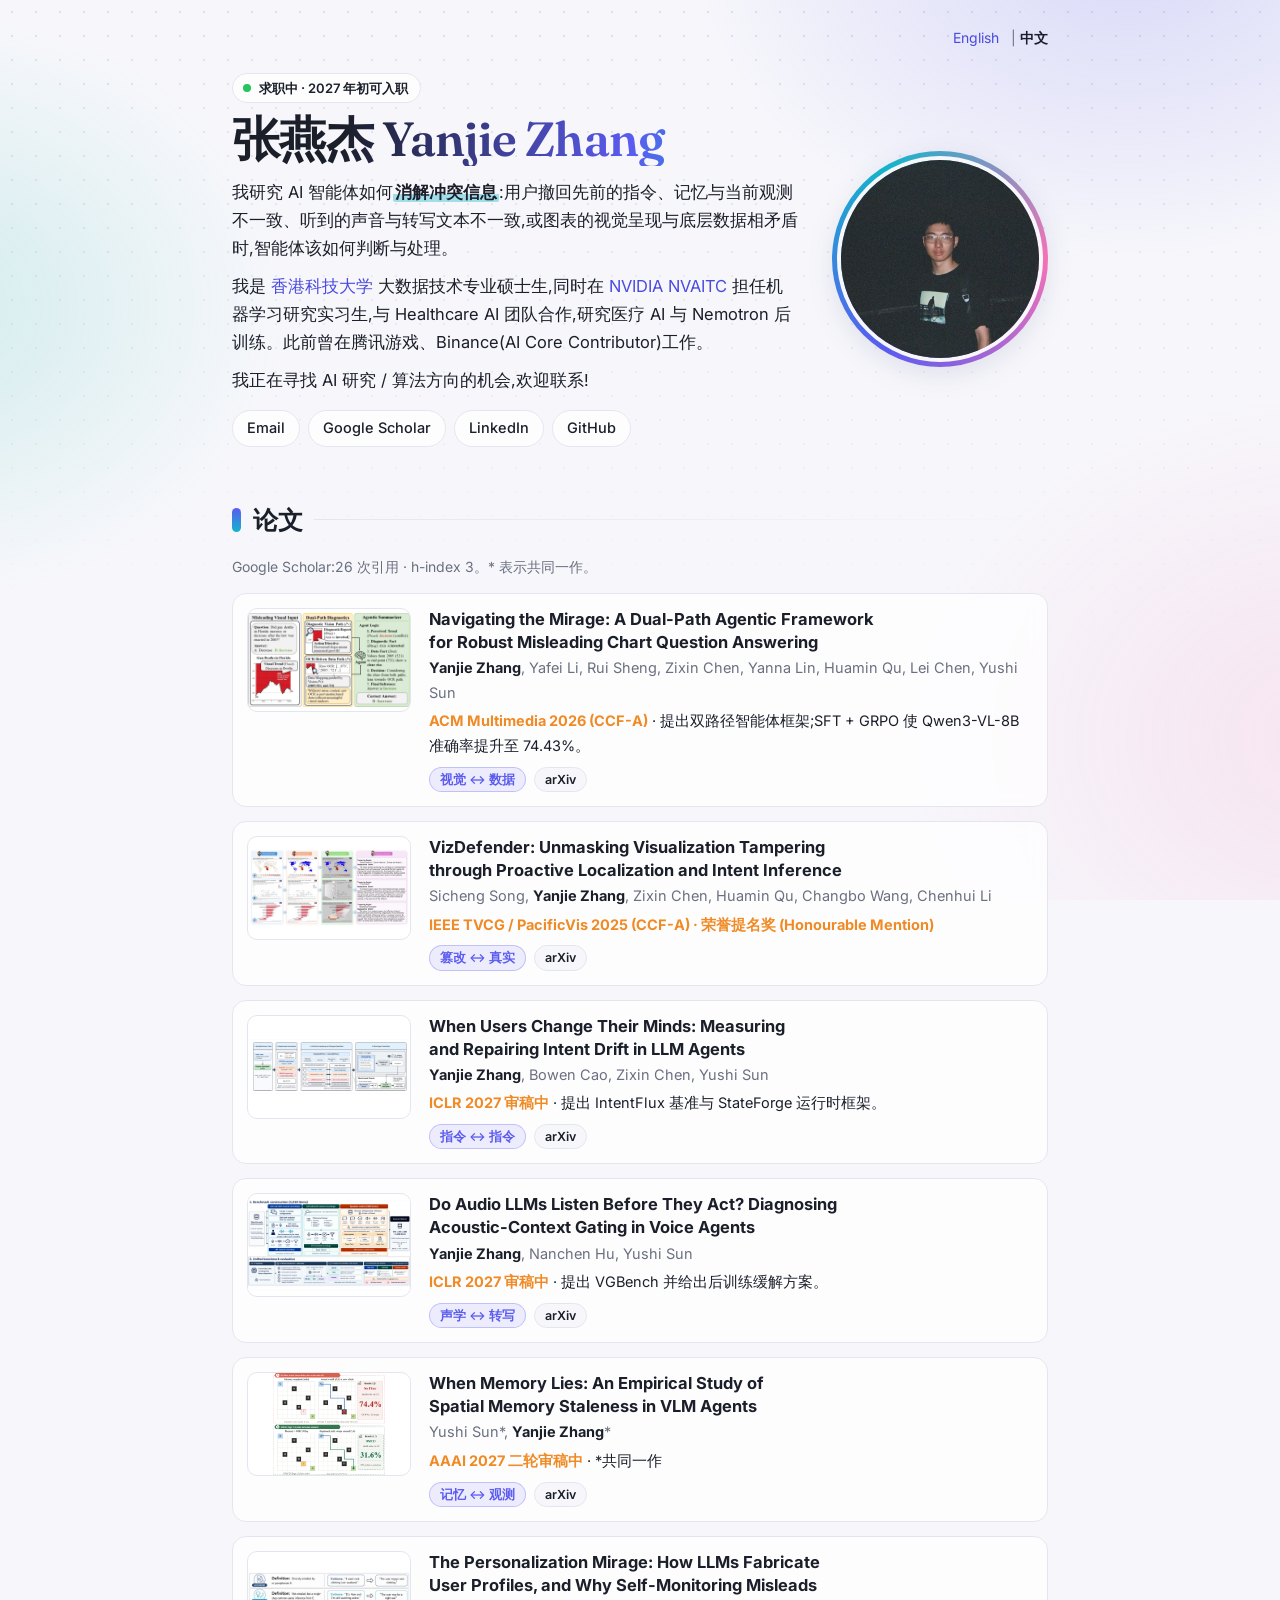
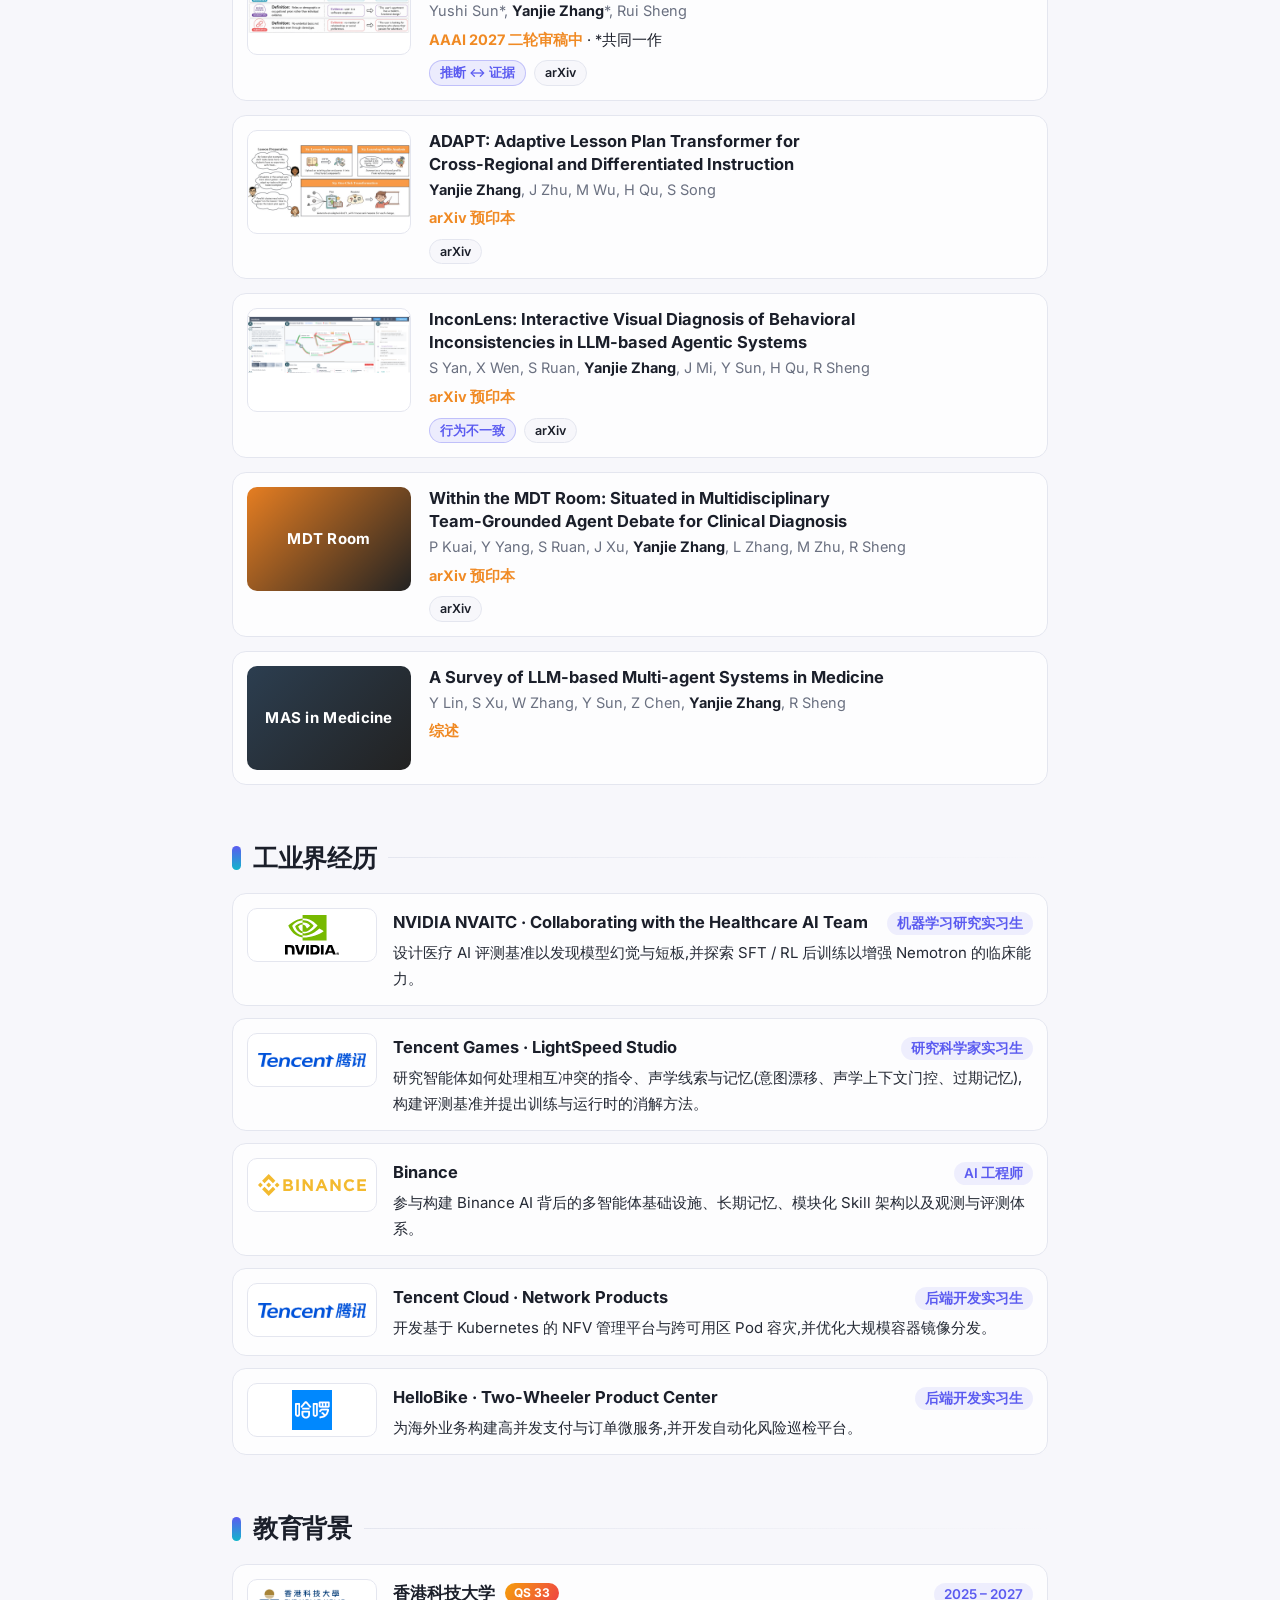
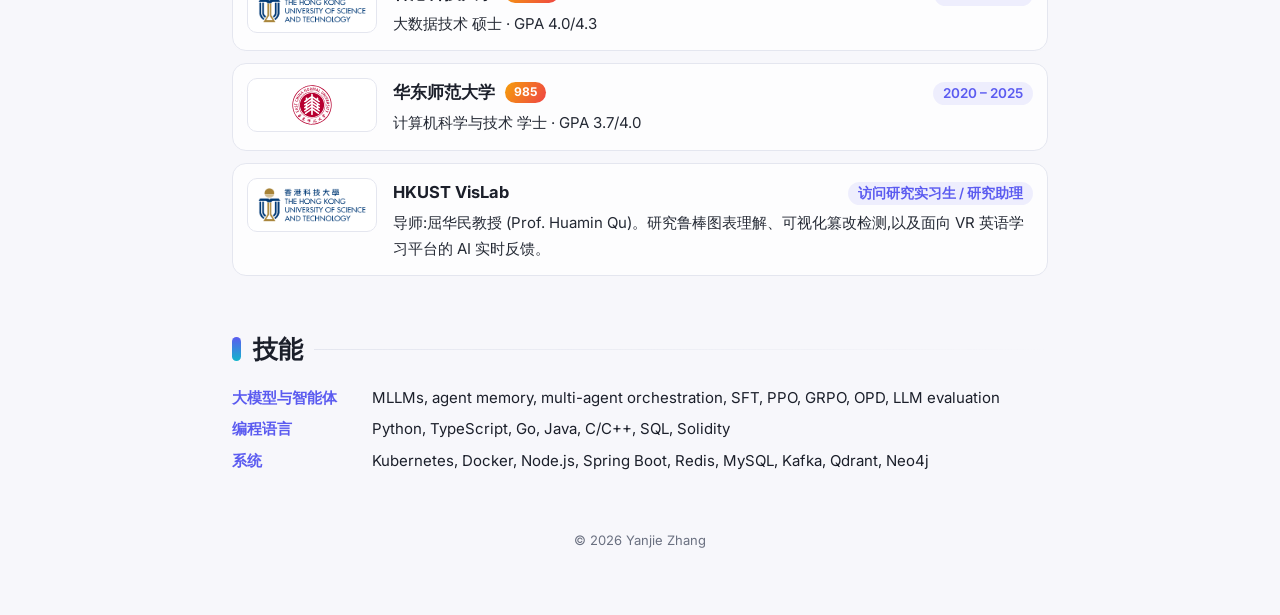
==== commit 901a82ad: "Correct NVIDIA NVAITC naming and Healthcare AI Team collaboration Co-Authored-By: Claude Sonnet 5.5 " ====
--- a/zh/index.html
+++ b/zh/index.html
@@ -1,19 +1,19 @@
 <!doctype html>
 <html lang="zh-CN"><head><meta charset="utf-8"><meta name="viewport" content="width=device-width,initial-scale=1">
 <title>张燕杰 (Yanjie Zhang)</title>
-<meta name="description" content="张燕杰 — 研究 AI 智能体如何消解冲突信息。港科大硕士生,NVIDIA AITC 研究实习生。">
+<meta name="description" content="张燕杰 — 研究 AI 智能体如何消解冲突信息。港科大硕士生,NVIDIA NVAITC 研究实习生。">
 <link rel="preconnect" href="https://fonts.googleapis.com"><link rel="preconnect" href="https://fonts.gstatic.com" crossorigin><link rel="stylesheet" href="https://fonts.googleapis.com/css2?family=Fraunces:opsz,wght@9..144,600&family=Inter:wght@400;500;600;700&display=swap"><link rel="stylesheet" href="../assets/style.css"></head><body><div class="wrap">
 <div class="lang"><a href="../">English</a> | <b>中文</b></div>
 <div class="intro"><div class="text"><div class="status"><i></i>求职中 · 2027 年初可入职</div><h1>张燕杰 Yanjie Zhang</h1>
 <p>我研究 AI 智能体如何<b class='hl'>消解冲突信息</b>:用户撤回先前的指令、记忆与当前观测不一致、听到的声音与转写文本不一致,或图表的视觉呈现与底层数据相矛盾时,智能体该如何判断与处理。</p>
-<p>我是 <a href='https://hkust.edu.hk'>香港科技大学</a> 大数据技术专业硕士生,同时在 <a href='https://www.nvidia.com'>NVIDIA AITC</a> 担任机器学习研究实习生,研究医疗 AI 与 Nemotron 后训练。此前曾在腾讯游戏、Binance(AI Core Contributor)工作。</p>
+<p>我是 <a href='https://hkust.edu.hk'>香港科技大学</a> 大数据技术专业硕士生,同时在 <a href='https://www.nvidia.com'>NVIDIA NVAITC</a> 担任机器学习研究实习生,与 Healthcare AI 团队合作,研究医疗 AI 与 Nemotron 后训练。此前曾在腾讯游戏、Binance(AI Core Contributor)工作。</p>
 <p>我正在寻找 AI 研究 / 算法方向的机会,欢迎联系!</p>
 <div class="links"><a href="mailto:yjzhang416@gmail.com">Email</a><a href="https://scholar.google.com/citations?user=QmD_SgkAAAAJ">Google Scholar</a><a href="https://www.linkedin.com/in/zhangyanjie/">LinkedIn</a><a href="https://github.com/doudouwer">GitHub</a></div></div>
 <div class="avatar"><img src="../assets/avatar.jpg" alt="Yanjie Zhang"></div></div>
 <h2>论文</h2>
 <p class="meta">Google Scholar:26 次引用 · h-index 3。* 表示共同一作。</p>
 <div class="pub"><div class="thumb img"><img src="../assets/teasers/mirage.png" alt="MIRAGE" loading="lazy"></div><div><div class="t">Navigating the Mirage: A Dual-Path Agentic Framework for Robust Misleading Chart Question Answering</div><div class="a"><b>Yanjie Zhang</b>, Yafei Li, Rui Sheng, Zixin Chen, Yanna Lin, Huamin Qu, Lei Chen, Yushi Sun</div><div class="v"><em>ACM Multimedia 2026 (CCF-A)</em> · 提出双路径智能体框架;SFT + GRPO 使 Qwen3-VL-8B 准确率提升至 74.43%。</div><div class="l"><span class="tag" data-tip="图表的视觉趋势与底层数据说的不是一回事。" tabindex="0">视觉 ↔ 数据</span><a href="https://arxiv.org/abs/2603.28583">arXiv</a></div></div></div><div class="pub"><div class="thumb img"><img src="../assets/teasers/vizdefender.jpg" alt="VizDefender" loading="lazy"></div><div><div class="t">VizDefender: Unmasking Visualization Tampering through Proactive Localization and Intent Inference</div><div class="a">Sicheng Song, <b>Yanjie Zhang</b>, Zixin Chen, Huamin Qu, Changbo Wang, Chenhui Li</div><div class="v"><em>IEEE TVCG / PacificVis 2025 (CCF-A) · 荣誉提名奖 (Honourable Mention)</em></div><div class="l"><span class="tag" data-tip="被篡改的图表与原图相矛盾,需定位篡改处并推断意图。" tabindex="0">篡改 ↔ 真实</span><a href="https://arxiv.org/abs/2512.18853">arXiv</a></div></div></div><div class="pub"><div class="thumb img"><img src="../assets/teasers/intentflux.jpg" alt="IntentFlux" loading="lazy"></div><div><div class="t">When Users Change Their Minds: Measuring and Repairing Intent Drift in LLM Agents</div><div class="a"><b>Yanjie Zhang</b>, Bowen Cao, Zixin Chen, Yushi Sun</div><div class="v"><em>ICLR 2027 审稿中</em> · 提出 IntentFlux 基准与 StateForge 运行时框架。</div><div class="l"><span class="tag" data-tip="用户后来的指令撤回或取代了先前的指令。" tabindex="0">指令 ↔ 指令</span><a href="https://arxiv.org/abs/2609.32520">arXiv</a></div></div></div><div class="pub"><div class="thumb img"><img src="../assets/teasers/vgbench.jpg" alt="VGBench" loading="lazy"></div><div><div class="t">Do Audio LLMs Listen Before They Act? Diagnosing Acoustic-Context Gating in Voice Agents</div><div class="a"><b>Yanjie Zhang</b>, Nanchen Hu, Yushi Sun</div><div class="v"><em>ICLR 2027 审稿中</em> · 提出 VGBench 并给出后训练缓解方案。</div><div class="l"><span class="tag" data-tip="转写文本说“执行”,声学场景却说“不是对你说的”。" tabindex="0">声学 ↔ 转写</span><a href="https://arxiv.org/abs/2609.32536">arXiv</a></div></div></div><div class="pub"><div class="thumb img"><img src="../assets/teasers/memory.png" alt="When Memory Lies" loading="lazy"></div><div><div class="t">When Memory Lies: An Empirical Study of Spatial Memory Staleness in VLM Agents</div><div class="a">Yushi Sun*, <b>Yanjie Zhang</b>*</div><div class="v"><em>AAAI 2027 二轮审稿中</em> · *共同一作</div><div class="l"><span class="tag" data-tip="智能体存储的记忆与它当前的观测不再一致。" tabindex="0">记忆 ↔ 观测</span><a href="https://arxiv.org/abs/2608.04574">arXiv</a></div></div></div><div class="pub"><div class="thumb img"><img src="../assets/teasers/mirage2.jpg" alt="Personalization Mirage" loading="lazy"></div><div><div class="t">The Personalization Mirage: How LLMs Fabricate User Profiles, and Why Self-Monitoring Misleads</div><div class="a">Yushi Sun*, <b>Yanjie Zhang</b>*, Rui Sheng</div><div class="v"><em>AAAI 2027 二轮审稿中</em> · *共同一作</div><div class="l"><span class="tag" data-tip="模型推断出的用户画像超出了它拿到的证据。" tabindex="0">推断 ↔ 证据</span><a href="https://arxiv.org/abs/2608.04570">arXiv</a></div></div></div><div class="pub"><div class="thumb img"><img src="../assets/teasers/adapt.jpg" alt="ADAPT" loading="lazy"></div><div><div class="t">ADAPT: Adaptive Lesson Plan Transformer for Cross-Regional and Differentiated Instruction</div><div class="a"><b>Yanjie Zhang</b>, J Zhu, M Wu, H Qu, S Song</div><div class="v"><em>arXiv 预印本</em></div><div class="l"><a href="https://arxiv.org/abs/2606.17633">arXiv</a></div></div></div><div class="pub"><div class="thumb img"><img src="../assets/teasers/inconlens.png" alt="InconLens" loading="lazy"></div><div><div class="t">InconLens: Interactive Visual Diagnosis of Behavioral Inconsistencies in LLM-based Agentic Systems</div><div class="a">S Yan, X Wen, S Ruan, <b>Yanjie Zhang</b>, J Mi, Y Sun, H Qu, R Sheng</div><div class="v"><em>arXiv 预印本</em></div><div class="l"><span class="tag" data-tip="智能体在不同运行中的行为相互矛盾。" tabindex="0">行为不一致</span><a href="https://arxiv.org/abs/2603.28106">arXiv</a></div></div></div><div class="pub"><div class="thumb" style="background:linear-gradient(135deg,#e67e22,#222)">MDT Room</div><div><div class="t">Within the MDT Room: Situated in Multidisciplinary Team-Grounded Agent Debate for Clinical Diagnosis</div><div class="a">P Kuai, Y Yang, S Ruan, J Xu, <b>Yanjie Zhang</b>, L Zhang, M Zhu, R Sheng</div><div class="v"><em>arXiv 预印本</em></div><div class="l"><a href="https://arxiv.org/abs/2603.28393">arXiv</a></div></div></div><div class="pub"><div class="thumb" style="background:linear-gradient(135deg,#2c3e50,#222)">MAS in Medicine</div><div><div class="t">A Survey of LLM-based Multi-agent Systems in Medicine</div><div class="a">Y Lin, S Xu, W Zhang, Y Sun, Z Chen, <b>Yanjie Zhang</b>, R Sheng</div><div class="v"><em>综述</em></div><div class="l"></div></div></div>
-<h2>工业界经历</h2><div class="item"><div class="logo"><img src="../assets/logos/nvidia.svg" alt=""></div><div class="body"><div class="h"><span class="n">NVIDIA AI Technology Center (NVAITC)</span><span class="r">机器学习研究实习生</span></div><p>设计医疗 AI 评测基准以发现模型幻觉与短板,并探索 SFT / RL 后训练以增强 Nemotron 的临床能力。</p></div></div><div class="item"><div class="logo"><img src="../assets/logos/tencent.svg" alt=""></div><div class="body"><div class="h"><span class="n">Tencent Games · LightSpeed Studio</span><span class="r">研究科学家实习生</span></div><p>研究智能体如何处理相互冲突的指令、声学线索与记忆(意图漂移、声学上下文门控、过期记忆),构建评测基准并提出训练与运行时的消解方法。</p></div></div><div class="item"><div class="logo"><img src="../assets/logos/binance.svg" alt=""></div><div class="body"><div class="h"><span class="n">Binance</span><span class="r">AI 工程师</span></div><p>参与构建 Binance AI 背后的多智能体基础设施、长期记忆、模块化 Skill 架构以及观测与评测体系。</p></div></div><div class="item"><div class="logo"><img src="../assets/logos/tencent.svg" alt=""></div><div class="body"><div class="h"><span class="n">Tencent Cloud · Network Products</span><span class="r">后端开发实习生</span></div><p>开发基于 Kubernetes 的 NFV 管理平台与跨可用区 Pod 容灾,并优化大规模容器镜像分发。</p></div></div><div class="item"><div class="logo"><img src="../assets/logos/hellobike.png" alt="HelloBike"></div><div class="body"><div class="h"><span class="n">HelloBike · Two-Wheeler Product Center</span><span class="r">后端开发实习生</span></div><p>为海外业务构建高并发支付与订单微服务,并开发自动化风险巡检平台。</p></div></div>
+<h2>工业界经历</h2><div class="item"><div class="logo"><img src="../assets/logos/nvidia.svg" alt=""></div><div class="body"><div class="h"><span class="n">NVIDIA NVAITC · Collaborating with the Healthcare AI Team</span><span class="r">机器学习研究实习生</span></div><p>设计医疗 AI 评测基准以发现模型幻觉与短板,并探索 SFT / RL 后训练以增强 Nemotron 的临床能力。</p></div></div><div class="item"><div class="logo"><img src="../assets/logos/tencent.svg" alt=""></div><div class="body"><div class="h"><span class="n">Tencent Games · LightSpeed Studio</span><span class="r">研究科学家实习生</span></div><p>研究智能体如何处理相互冲突的指令、声学线索与记忆(意图漂移、声学上下文门控、过期记忆),构建评测基准并提出训练与运行时的消解方法。</p></div></div><div class="item"><div class="logo"><img src="../assets/logos/binance.svg" alt=""></div><div class="body"><div class="h"><span class="n">Binance</span><span class="r">AI 工程师</span></div><p>参与构建 Binance AI 背后的多智能体基础设施、长期记忆、模块化 Skill 架构以及观测与评测体系。</p></div></div><div class="item"><div class="logo"><img src="../assets/logos/tencent.svg" alt=""></div><div class="body"><div class="h"><span class="n">Tencent Cloud · Network Products</span><span class="r">后端开发实习生</span></div><p>开发基于 Kubernetes 的 NFV 管理平台与跨可用区 Pod 容灾,并优化大规模容器镜像分发。</p></div></div><div class="item"><div class="logo"><img src="../assets/logos/hellobike.png" alt="HelloBike"></div><div class="body"><div class="h"><span class="n">HelloBike · Two-Wheeler Product Center</span><span class="r">后端开发实习生</span></div><p>为海外业务构建高并发支付与订单微服务,并开发自动化风险巡检平台。</p></div></div>
 <h2>教育背景</h2><div class="item"><div class="logo"><img src="../assets/logos/hkust.png" alt="HKUST"></div><div class="body"><div class="h"><span class="n">香港科技大学 <span class="badge">QS 33</span></span><span class="r">2025 – 2027</span></div><p>大数据技术 硕士 · GPA 4.0/4.3</p></div></div>
 <div class="item"><div class="logo"><img src="../assets/logos/ecnu.svg" alt="ECNU"></div><div class="body"><div class="h"><span class="n">华东师范大学 <span class="badge">985</span></span><span class="r">2020 – 2025</span></div><p>计算机科学与技术 学士 · GPA 3.7/4.0</p></div></div>
 <div class="item"><div class="logo"><img src="../assets/logos/hkust.png" alt="HKUST"></div><div class="body"><div class="h"><span class="n">HKUST VisLab</span><span class="r">访问研究实习生 / 研究助理</span></div><p>导师:屈华民教授 (Prof. Huamin Qu)。研究鲁棒图表理解、可视化篡改检测,以及面向 VR 英语学习平台的 AI 实时反馈。</p></div></div>
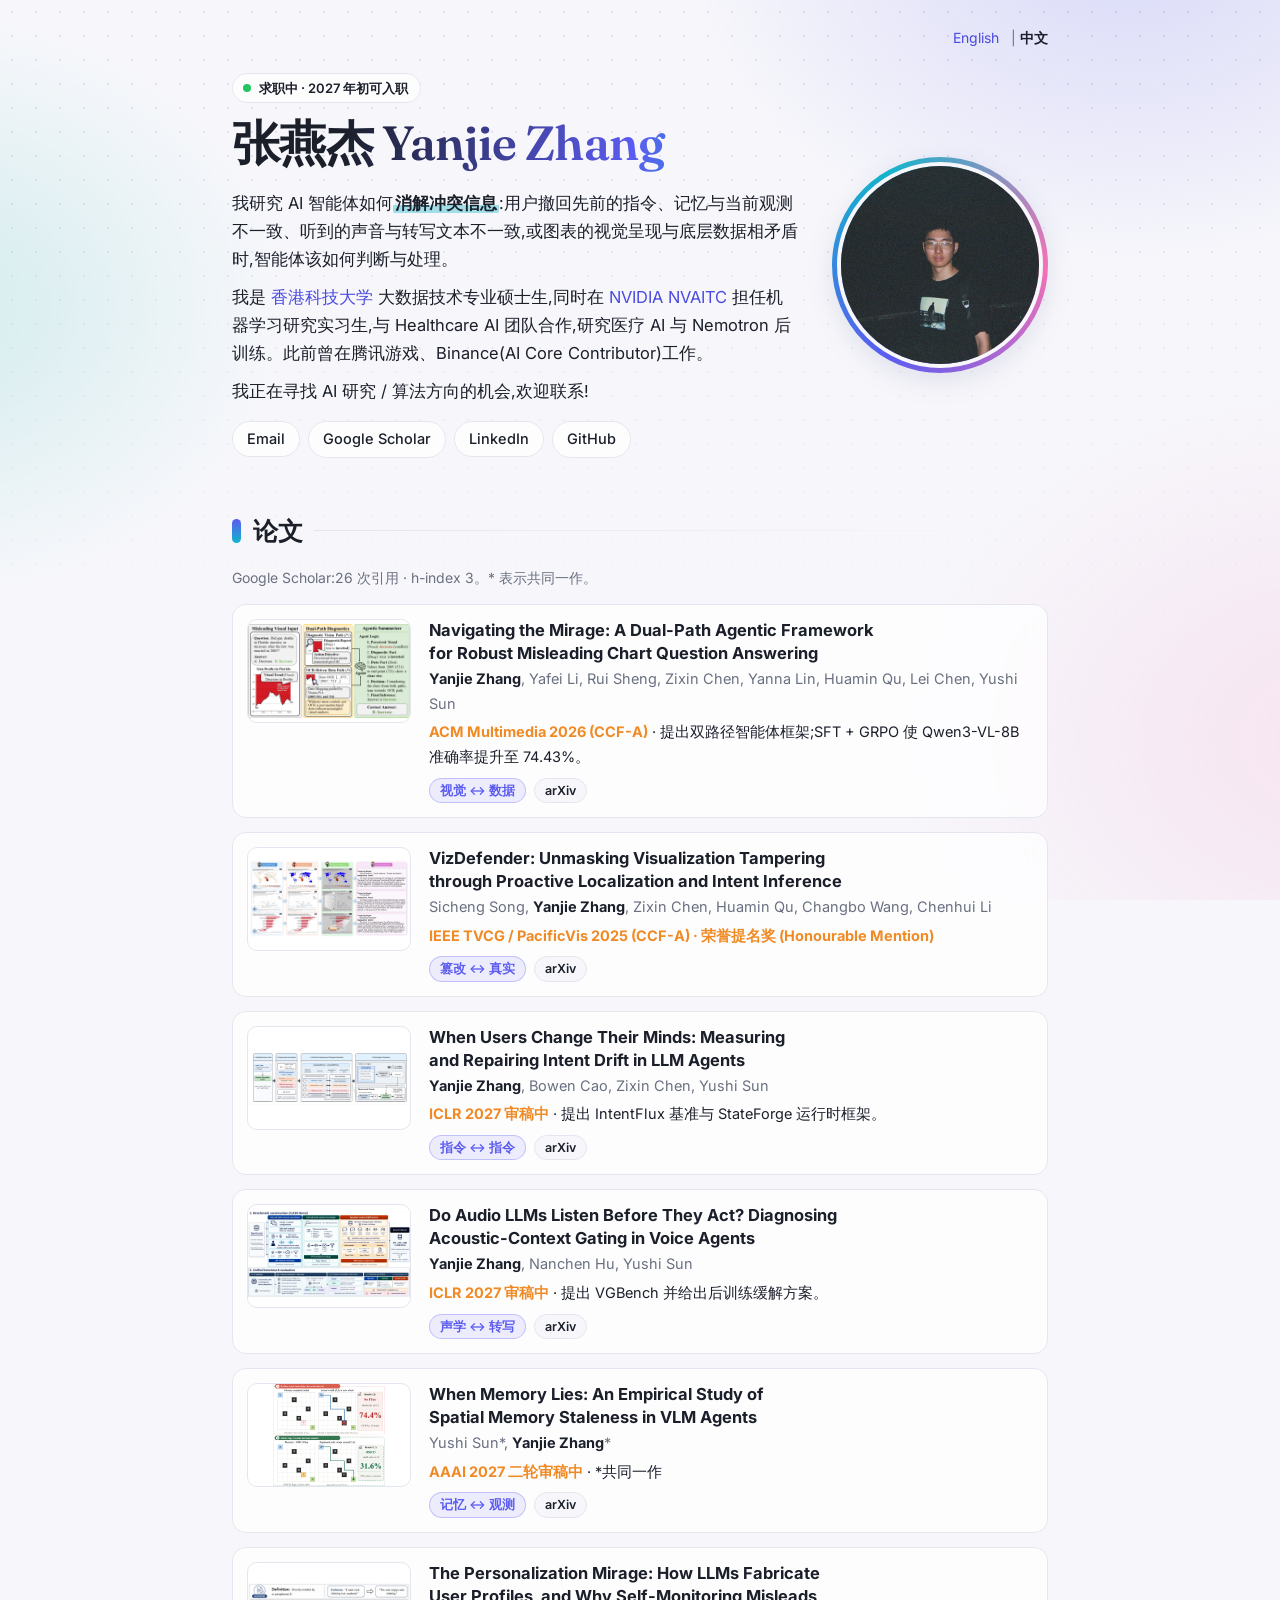
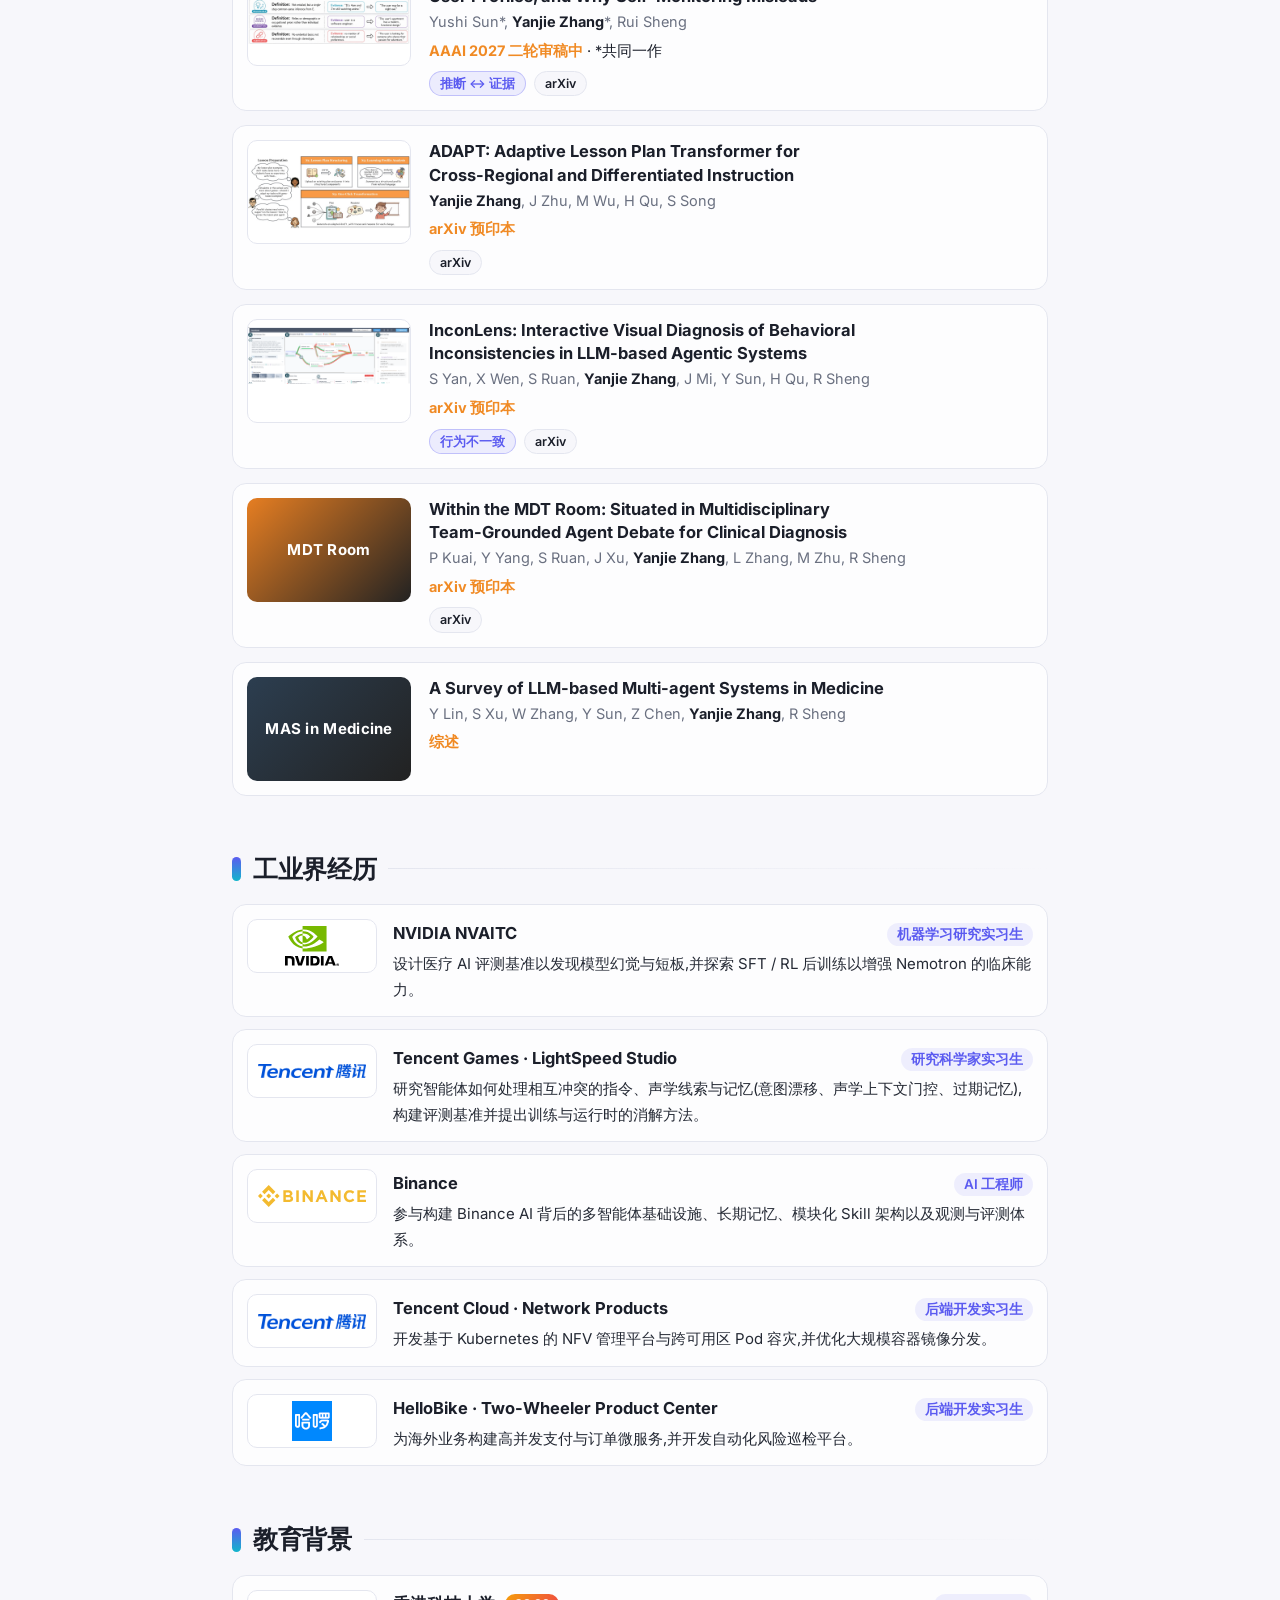
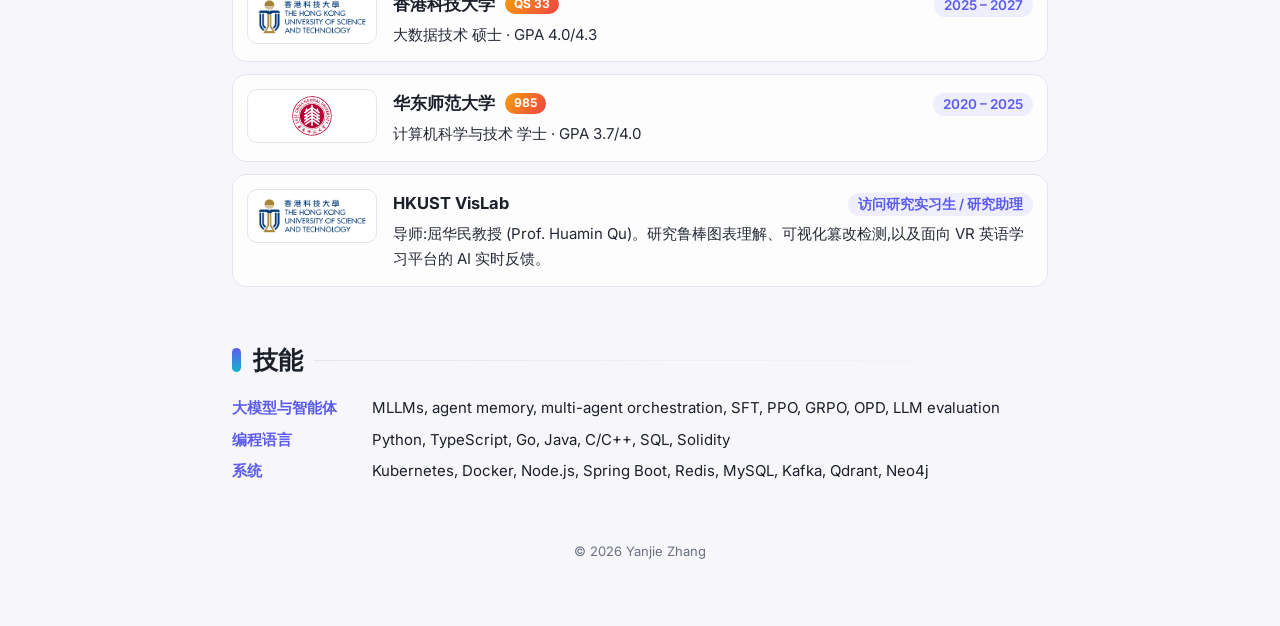
==== commit f9642603: "Fix heading descender clipping; simplify NVAITC entry title Co-Authored-By: Claude Sonnet 5.5 <norep" ====
--- a/zh/index.html
+++ b/zh/index.html
@@ -13,7 +13,7 @@
 <h2>论文</h2>
 <p class="meta">Google Scholar:26 次引用 · h-index 3。* 表示共同一作。</p>
 <div class="pub"><div class="thumb img"><img src="../assets/teasers/mirage.png" alt="MIRAGE" loading="lazy"></div><div><div class="t">Navigating the Mirage: A Dual-Path Agentic Framework for Robust Misleading Chart Question Answering</div><div class="a"><b>Yanjie Zhang</b>, Yafei Li, Rui Sheng, Zixin Chen, Yanna Lin, Huamin Qu, Lei Chen, Yushi Sun</div><div class="v"><em>ACM Multimedia 2026 (CCF-A)</em> · 提出双路径智能体框架;SFT + GRPO 使 Qwen3-VL-8B 准确率提升至 74.43%。</div><div class="l"><span class="tag" data-tip="图表的视觉趋势与底层数据说的不是一回事。" tabindex="0">视觉 ↔ 数据</span><a href="https://arxiv.org/abs/2603.28583">arXiv</a></div></div></div><div class="pub"><div class="thumb img"><img src="../assets/teasers/vizdefender.jpg" alt="VizDefender" loading="lazy"></div><div><div class="t">VizDefender: Unmasking Visualization Tampering through Proactive Localization and Intent Inference</div><div class="a">Sicheng Song, <b>Yanjie Zhang</b>, Zixin Chen, Huamin Qu, Changbo Wang, Chenhui Li</div><div class="v"><em>IEEE TVCG / PacificVis 2025 (CCF-A) · 荣誉提名奖 (Honourable Mention)</em></div><div class="l"><span class="tag" data-tip="被篡改的图表与原图相矛盾,需定位篡改处并推断意图。" tabindex="0">篡改 ↔ 真实</span><a href="https://arxiv.org/abs/2512.18853">arXiv</a></div></div></div><div class="pub"><div class="thumb img"><img src="../assets/teasers/intentflux.jpg" alt="IntentFlux" loading="lazy"></div><div><div class="t">When Users Change Their Minds: Measuring and Repairing Intent Drift in LLM Agents</div><div class="a"><b>Yanjie Zhang</b>, Bowen Cao, Zixin Chen, Yushi Sun</div><div class="v"><em>ICLR 2027 审稿中</em> · 提出 IntentFlux 基准与 StateForge 运行时框架。</div><div class="l"><span class="tag" data-tip="用户后来的指令撤回或取代了先前的指令。" tabindex="0">指令 ↔ 指令</span><a href="https://arxiv.org/abs/2609.32520">arXiv</a></div></div></div><div class="pub"><div class="thumb img"><img src="../assets/teasers/vgbench.jpg" alt="VGBench" loading="lazy"></div><div><div class="t">Do Audio LLMs Listen Before They Act? Diagnosing Acoustic-Context Gating in Voice Agents</div><div class="a"><b>Yanjie Zhang</b>, Nanchen Hu, Yushi Sun</div><div class="v"><em>ICLR 2027 审稿中</em> · 提出 VGBench 并给出后训练缓解方案。</div><div class="l"><span class="tag" data-tip="转写文本说“执行”,声学场景却说“不是对你说的”。" tabindex="0">声学 ↔ 转写</span><a href="https://arxiv.org/abs/2609.32536">arXiv</a></div></div></div><div class="pub"><div class="thumb img"><img src="../assets/teasers/memory.png" alt="When Memory Lies" loading="lazy"></div><div><div class="t">When Memory Lies: An Empirical Study of Spatial Memory Staleness in VLM Agents</div><div class="a">Yushi Sun*, <b>Yanjie Zhang</b>*</div><div class="v"><em>AAAI 2027 二轮审稿中</em> · *共同一作</div><div class="l"><span class="tag" data-tip="智能体存储的记忆与它当前的观测不再一致。" tabindex="0">记忆 ↔ 观测</span><a href="https://arxiv.org/abs/2608.04574">arXiv</a></div></div></div><div class="pub"><div class="thumb img"><img src="../assets/teasers/mirage2.jpg" alt="Personalization Mirage" loading="lazy"></div><div><div class="t">The Personalization Mirage: How LLMs Fabricate User Profiles, and Why Self-Monitoring Misleads</div><div class="a">Yushi Sun*, <b>Yanjie Zhang</b>*, Rui Sheng</div><div class="v"><em>AAAI 2027 二轮审稿中</em> · *共同一作</div><div class="l"><span class="tag" data-tip="模型推断出的用户画像超出了它拿到的证据。" tabindex="0">推断 ↔ 证据</span><a href="https://arxiv.org/abs/2608.04570">arXiv</a></div></div></div><div class="pub"><div class="thumb img"><img src="../assets/teasers/adapt.jpg" alt="ADAPT" loading="lazy"></div><div><div class="t">ADAPT: Adaptive Lesson Plan Transformer for Cross-Regional and Differentiated Instruction</div><div class="a"><b>Yanjie Zhang</b>, J Zhu, M Wu, H Qu, S Song</div><div class="v"><em>arXiv 预印本</em></div><div class="l"><a href="https://arxiv.org/abs/2606.17633">arXiv</a></div></div></div><div class="pub"><div class="thumb img"><img src="../assets/teasers/inconlens.png" alt="InconLens" loading="lazy"></div><div><div class="t">InconLens: Interactive Visual Diagnosis of Behavioral Inconsistencies in LLM-based Agentic Systems</div><div class="a">S Yan, X Wen, S Ruan, <b>Yanjie Zhang</b>, J Mi, Y Sun, H Qu, R Sheng</div><div class="v"><em>arXiv 预印本</em></div><div class="l"><span class="tag" data-tip="智能体在不同运行中的行为相互矛盾。" tabindex="0">行为不一致</span><a href="https://arxiv.org/abs/2603.28106">arXiv</a></div></div></div><div class="pub"><div class="thumb" style="background:linear-gradient(135deg,#e67e22,#222)">MDT Room</div><div><div class="t">Within the MDT Room: Situated in Multidisciplinary Team-Grounded Agent Debate for Clinical Diagnosis</div><div class="a">P Kuai, Y Yang, S Ruan, J Xu, <b>Yanjie Zhang</b>, L Zhang, M Zhu, R Sheng</div><div class="v"><em>arXiv 预印本</em></div><div class="l"><a href="https://arxiv.org/abs/2603.28393">arXiv</a></div></div></div><div class="pub"><div class="thumb" style="background:linear-gradient(135deg,#2c3e50,#222)">MAS in Medicine</div><div><div class="t">A Survey of LLM-based Multi-agent Systems in Medicine</div><div class="a">Y Lin, S Xu, W Zhang, Y Sun, Z Chen, <b>Yanjie Zhang</b>, R Sheng</div><div class="v"><em>综述</em></div><div class="l"></div></div></div>
-<h2>工业界经历</h2><div class="item"><div class="logo"><img src="../assets/logos/nvidia.svg" alt=""></div><div class="body"><div class="h"><span class="n">NVIDIA NVAITC · Collaborating with the Healthcare AI Team</span><span class="r">机器学习研究实习生</span></div><p>设计医疗 AI 评测基准以发现模型幻觉与短板,并探索 SFT / RL 后训练以增强 Nemotron 的临床能力。</p></div></div><div class="item"><div class="logo"><img src="../assets/logos/tencent.svg" alt=""></div><div class="body"><div class="h"><span class="n">Tencent Games · LightSpeed Studio</span><span class="r">研究科学家实习生</span></div><p>研究智能体如何处理相互冲突的指令、声学线索与记忆(意图漂移、声学上下文门控、过期记忆),构建评测基准并提出训练与运行时的消解方法。</p></div></div><div class="item"><div class="logo"><img src="../assets/logos/binance.svg" alt=""></div><div class="body"><div class="h"><span class="n">Binance</span><span class="r">AI 工程师</span></div><p>参与构建 Binance AI 背后的多智能体基础设施、长期记忆、模块化 Skill 架构以及观测与评测体系。</p></div></div><div class="item"><div class="logo"><img src="../assets/logos/tencent.svg" alt=""></div><div class="body"><div class="h"><span class="n">Tencent Cloud · Network Products</span><span class="r">后端开发实习生</span></div><p>开发基于 Kubernetes 的 NFV 管理平台与跨可用区 Pod 容灾,并优化大规模容器镜像分发。</p></div></div><div class="item"><div class="logo"><img src="../assets/logos/hellobike.png" alt="HelloBike"></div><div class="body"><div class="h"><span class="n">HelloBike · Two-Wheeler Product Center</span><span class="r">后端开发实习生</span></div><p>为海外业务构建高并发支付与订单微服务,并开发自动化风险巡检平台。</p></div></div>
+<h2>工业界经历</h2><div class="item"><div class="logo"><img src="../assets/logos/nvidia.svg" alt=""></div><div class="body"><div class="h"><span class="n">NVIDIA NVAITC</span><span class="r">机器学习研究实习生</span></div><p>设计医疗 AI 评测基准以发现模型幻觉与短板,并探索 SFT / RL 后训练以增强 Nemotron 的临床能力。</p></div></div><div class="item"><div class="logo"><img src="../assets/logos/tencent.svg" alt=""></div><div class="body"><div class="h"><span class="n">Tencent Games · LightSpeed Studio</span><span class="r">研究科学家实习生</span></div><p>研究智能体如何处理相互冲突的指令、声学线索与记忆(意图漂移、声学上下文门控、过期记忆),构建评测基准并提出训练与运行时的消解方法。</p></div></div><div class="item"><div class="logo"><img src="../assets/logos/binance.svg" alt=""></div><div class="body"><div class="h"><span class="n">Binance</span><span class="r">AI 工程师</span></div><p>参与构建 Binance AI 背后的多智能体基础设施、长期记忆、模块化 Skill 架构以及观测与评测体系。</p></div></div><div class="item"><div class="logo"><img src="../assets/logos/tencent.svg" alt=""></div><div class="body"><div class="h"><span class="n">Tencent Cloud · Network Products</span><span class="r">后端开发实习生</span></div><p>开发基于 Kubernetes 的 NFV 管理平台与跨可用区 Pod 容灾,并优化大规模容器镜像分发。</p></div></div><div class="item"><div class="logo"><img src="../assets/logos/hellobike.png" alt="HelloBike"></div><div class="body"><div class="h"><span class="n">HelloBike · Two-Wheeler Product Center</span><span class="r">后端开发实习生</span></div><p>为海外业务构建高并发支付与订单微服务,并开发自动化风险巡检平台。</p></div></div>
 <h2>教育背景</h2><div class="item"><div class="logo"><img src="../assets/logos/hkust.png" alt="HKUST"></div><div class="body"><div class="h"><span class="n">香港科技大学 <span class="badge">QS 33</span></span><span class="r">2025 – 2027</span></div><p>大数据技术 硕士 · GPA 4.0/4.3</p></div></div>
 <div class="item"><div class="logo"><img src="../assets/logos/ecnu.svg" alt="ECNU"></div><div class="body"><div class="h"><span class="n">华东师范大学 <span class="badge">985</span></span><span class="r">2020 – 2025</span></div><p>计算机科学与技术 学士 · GPA 3.7/4.0</p></div></div>
 <div class="item"><div class="logo"><img src="../assets/logos/hkust.png" alt="HKUST"></div><div class="body"><div class="h"><span class="n">HKUST VisLab</span><span class="r">访问研究实习生 / 研究助理</span></div><p>导师:屈华民教授 (Prof. Huamin Qu)。研究鲁棒图表理解、可视化篡改检测,以及面向 VR 英语学习平台的 AI 实时反馈。</p></div></div>
--- a/assets/style.css
+++ b/assets/style.css
@@ -32,7 +32,7 @@
 .status{display:inline-flex;align-items:center;gap:8px;font-size:13px;font-weight:600;color:var(--fg);background:var(--panel);border:1px solid var(--line);border-radius:999px;padding:3px 12px 3px 10px;margin-bottom:10px;backdrop-filter:blur(6px)}
 .status i{width:8px;height:8px;border-radius:50%;background:#22c55e;box-shadow:0 0 0 0 rgba(34,197,94,.6);animation:ping 2s infinite}
 @keyframes ping{70%{box-shadow:0 0 0 8px rgba(34,197,94,0)}100%{box-shadow:0 0 0 0 rgba(34,197,94,0)}}
-h1{font-family:Fraunces,"Songti SC","Noto Serif SC",Georgia,serif;font-size:48px;line-height:1.1;font-weight:600;letter-spacing:-.02em;margin:0 0 12px;
+h1{font-family:Fraunces,"Songti SC","Noto Serif SC",Georgia,serif;font-size:48px;line-height:1.25;padding-bottom:.12em;font-weight:600;letter-spacing:-.02em;margin:0 0 6px;
   background:linear-gradient(100deg,var(--fg) 20%,var(--a1) 70%,var(--a2));-webkit-background-clip:text;background-clip:text;color:transparent;text-wrap:balance}
 .text p{margin:10px 0;font-size:16.5px}
 .hl{font-weight:700;color:var(--fg);background:linear-gradient(transparent 58%,color-mix(in srgb,var(--a2) 38%,transparent) 58%);padding:0 2px;border-radius:2px}
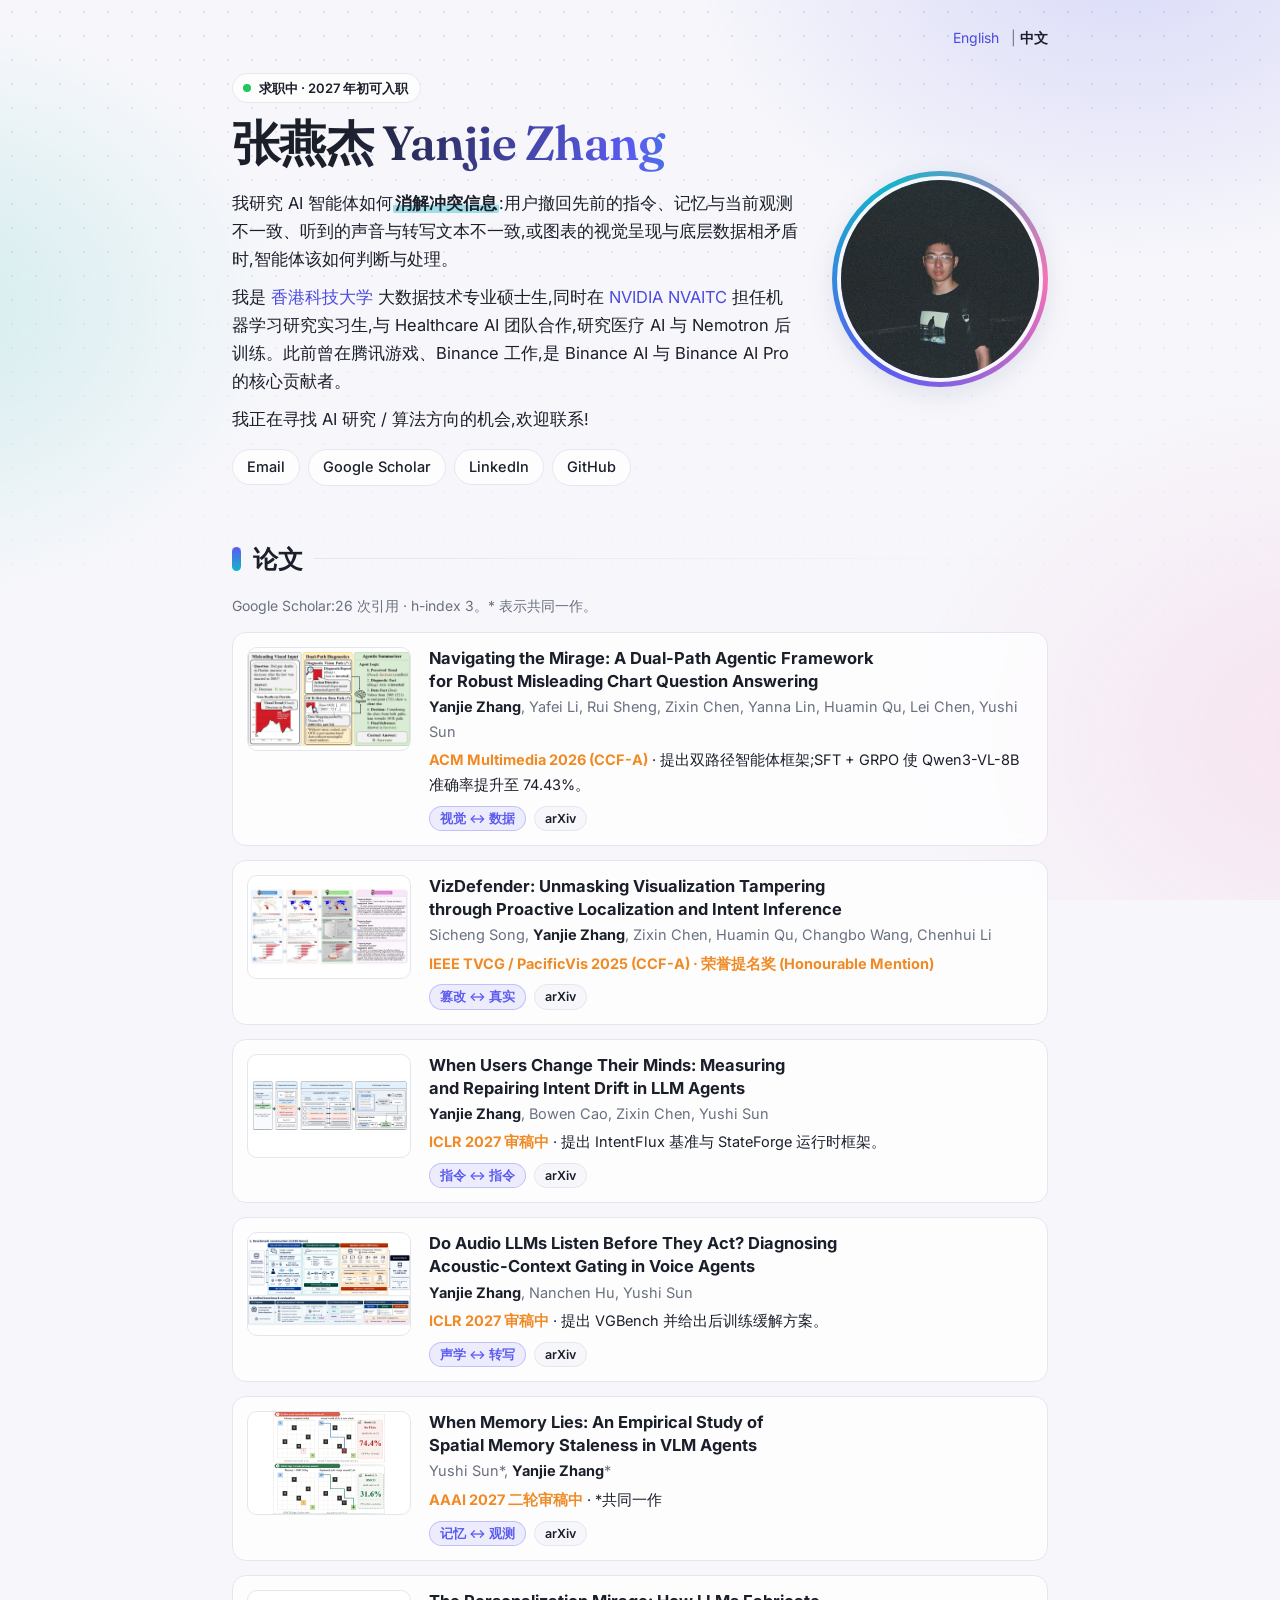
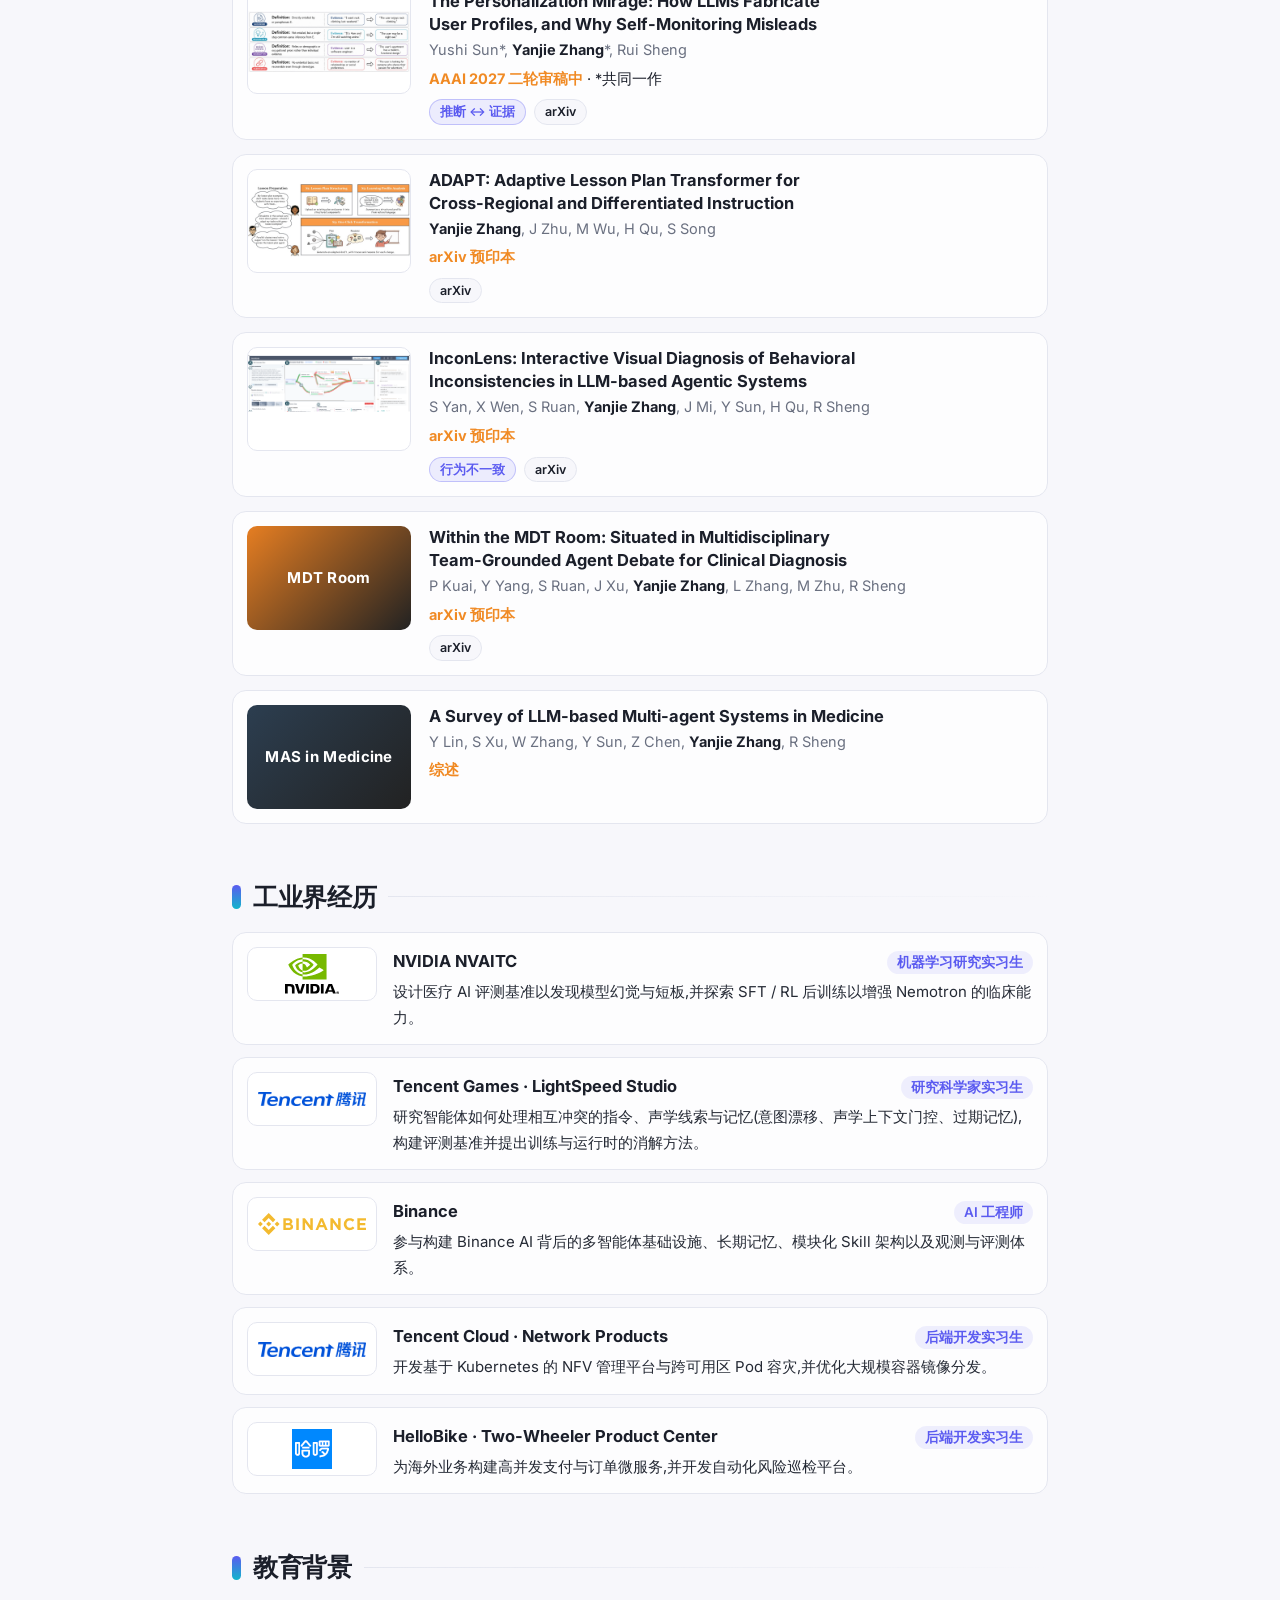
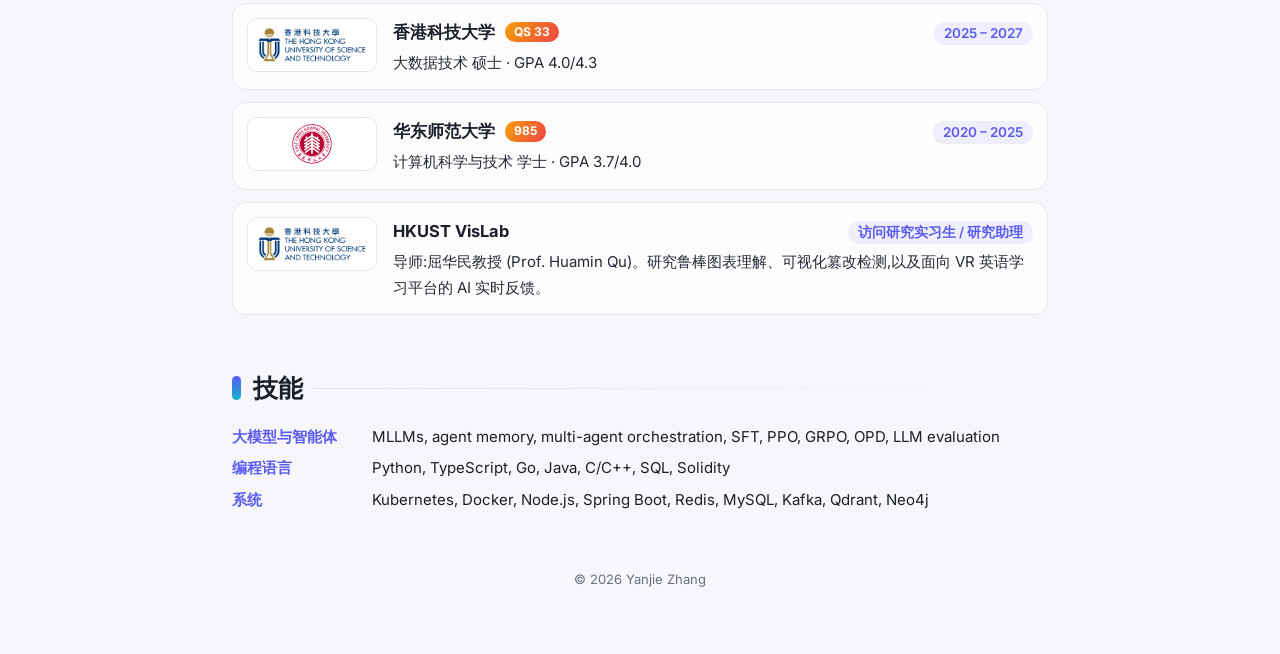
==== commit 5ee1884b: "Clarify Binance role in intro Co-Authored-By: Claude Sonnet 5.5 <noreply@anthropic.com>" ====
--- a/zh/index.html
+++ b/zh/index.html
@@ -6,7 +6,7 @@
 <div class="lang"><a href="../">English</a> | <b>中文</b></div>
 <div class="intro"><div class="text"><div class="status"><i></i>求职中 · 2027 年初可入职</div><h1>张燕杰 Yanjie Zhang</h1>
 <p>我研究 AI 智能体如何<b class='hl'>消解冲突信息</b>:用户撤回先前的指令、记忆与当前观测不一致、听到的声音与转写文本不一致,或图表的视觉呈现与底层数据相矛盾时,智能体该如何判断与处理。</p>
-<p>我是 <a href='https://hkust.edu.hk'>香港科技大学</a> 大数据技术专业硕士生,同时在 <a href='https://www.nvidia.com'>NVIDIA NVAITC</a> 担任机器学习研究实习生,与 Healthcare AI 团队合作,研究医疗 AI 与 Nemotron 后训练。此前曾在腾讯游戏、Binance(AI Core Contributor)工作。</p>
+<p>我是 <a href='https://hkust.edu.hk'>香港科技大学</a> 大数据技术专业硕士生,同时在 <a href='https://www.nvidia.com'>NVIDIA NVAITC</a> 担任机器学习研究实习生,与 Healthcare AI 团队合作,研究医疗 AI 与 Nemotron 后训练。此前曾在腾讯游戏、Binance 工作,是 Binance AI 与 Binance AI Pro 的核心贡献者。</p>
 <p>我正在寻找 AI 研究 / 算法方向的机会,欢迎联系!</p>
 <div class="links"><a href="mailto:yjzhang416@gmail.com">Email</a><a href="https://scholar.google.com/citations?user=QmD_SgkAAAAJ">Google Scholar</a><a href="https://www.linkedin.com/in/zhangyanjie/">LinkedIn</a><a href="https://github.com/doudouwer">GitHub</a></div></div>
 <div class="avatar"><img src="../assets/avatar.jpg" alt="Yanjie Zhang"></div></div>
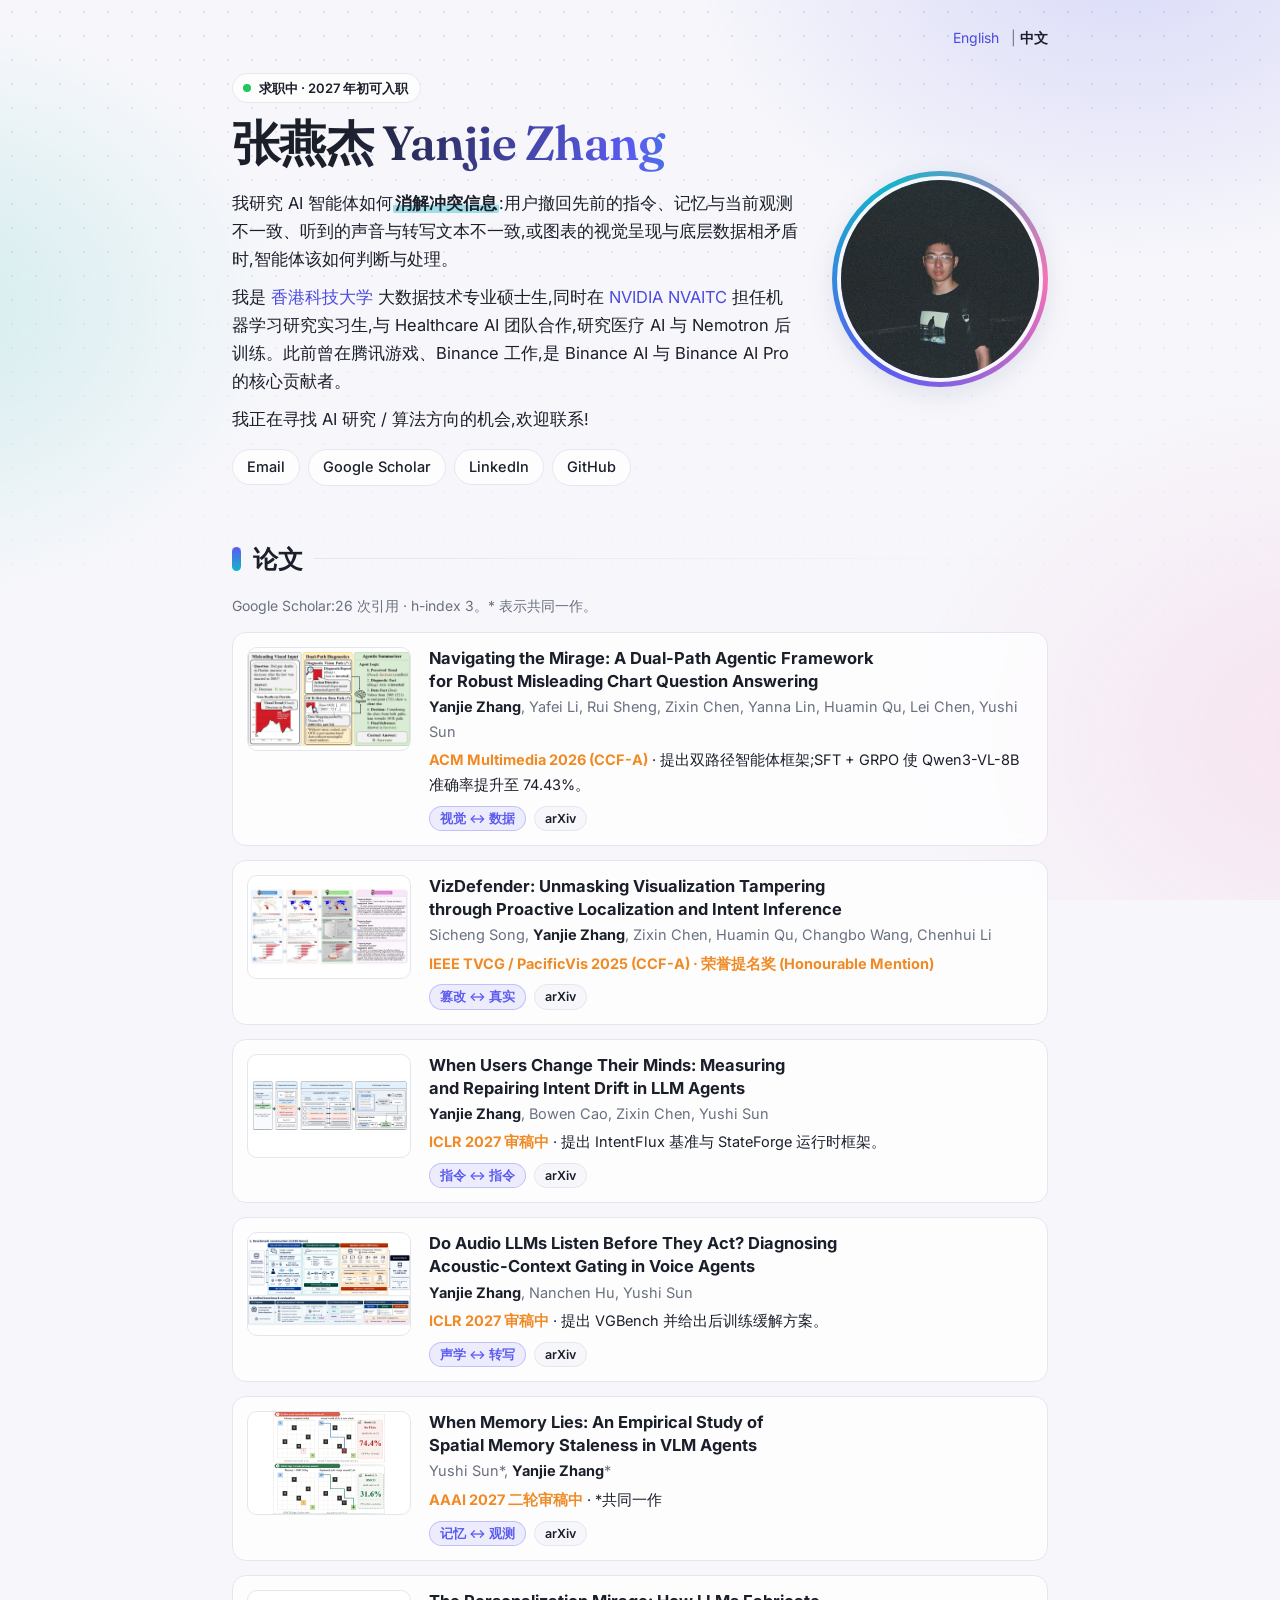
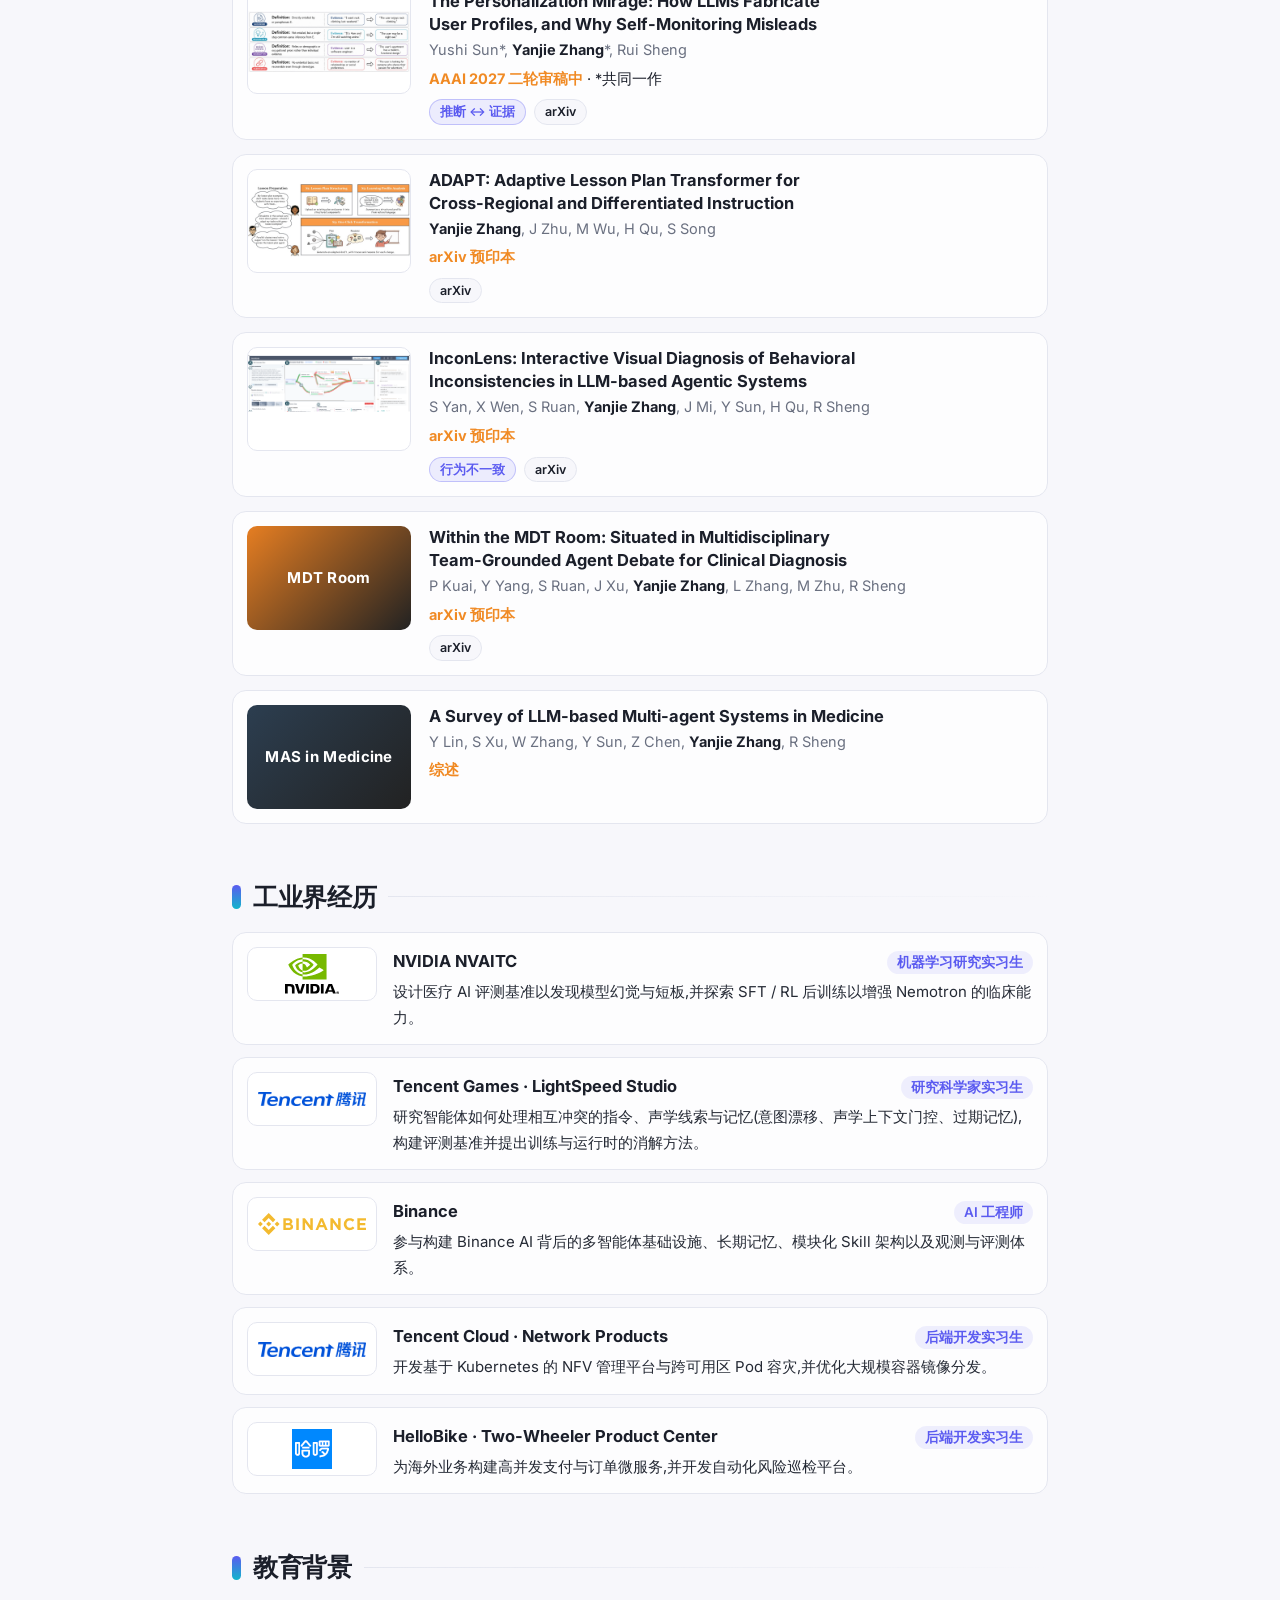
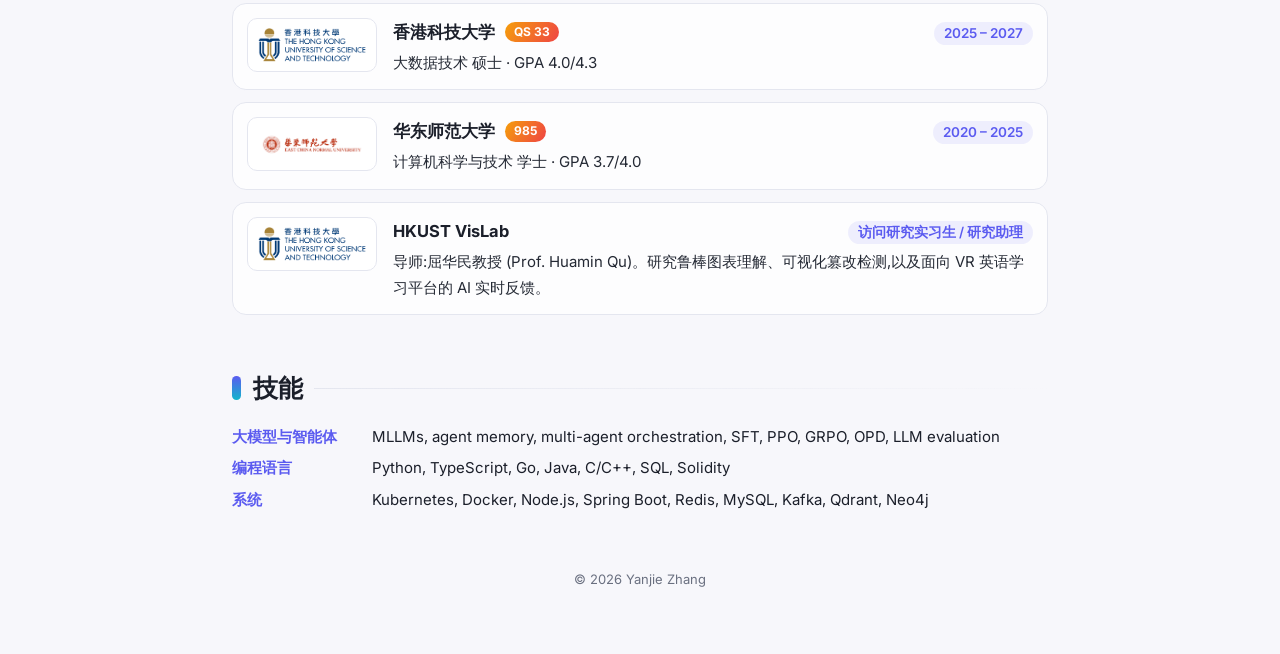
==== commit 57da374c: "Use provided ECNU logo Co-Authored-By: Claude Sonnet 5.5 <noreply@anthropic.com>" ====
--- a/zh/index.html
+++ b/zh/index.html
@@ -15,7 +15,7 @@
 <div class="pub"><div class="thumb img"><img src="../assets/teasers/mirage.png" alt="MIRAGE" loading="lazy"></div><div><div class="t">Navigating the Mirage: A Dual-Path Agentic Framework for Robust Misleading Chart Question Answering</div><div class="a"><b>Yanjie Zhang</b>, Yafei Li, Rui Sheng, Zixin Chen, Yanna Lin, Huamin Qu, Lei Chen, Yushi Sun</div><div class="v"><em>ACM Multimedia 2026 (CCF-A)</em> · 提出双路径智能体框架;SFT + GRPO 使 Qwen3-VL-8B 准确率提升至 74.43%。</div><div class="l"><span class="tag" data-tip="图表的视觉趋势与底层数据说的不是一回事。" tabindex="0">视觉 ↔ 数据</span><a href="https://arxiv.org/abs/2603.28583">arXiv</a></div></div></div><div class="pub"><div class="thumb img"><img src="../assets/teasers/vizdefender.jpg" alt="VizDefender" loading="lazy"></div><div><div class="t">VizDefender: Unmasking Visualization Tampering through Proactive Localization and Intent Inference</div><div class="a">Sicheng Song, <b>Yanjie Zhang</b>, Zixin Chen, Huamin Qu, Changbo Wang, Chenhui Li</div><div class="v"><em>IEEE TVCG / PacificVis 2025 (CCF-A) · 荣誉提名奖 (Honourable Mention)</em></div><div class="l"><span class="tag" data-tip="被篡改的图表与原图相矛盾,需定位篡改处并推断意图。" tabindex="0">篡改 ↔ 真实</span><a href="https://arxiv.org/abs/2512.18853">arXiv</a></div></div></div><div class="pub"><div class="thumb img"><img src="../assets/teasers/intentflux.jpg" alt="IntentFlux" loading="lazy"></div><div><div class="t">When Users Change Their Minds: Measuring and Repairing Intent Drift in LLM Agents</div><div class="a"><b>Yanjie Zhang</b>, Bowen Cao, Zixin Chen, Yushi Sun</div><div class="v"><em>ICLR 2027 审稿中</em> · 提出 IntentFlux 基准与 StateForge 运行时框架。</div><div class="l"><span class="tag" data-tip="用户后来的指令撤回或取代了先前的指令。" tabindex="0">指令 ↔ 指令</span><a href="https://arxiv.org/abs/2609.32520">arXiv</a></div></div></div><div class="pub"><div class="thumb img"><img src="../assets/teasers/vgbench.jpg" alt="VGBench" loading="lazy"></div><div><div class="t">Do Audio LLMs Listen Before They Act? Diagnosing Acoustic-Context Gating in Voice Agents</div><div class="a"><b>Yanjie Zhang</b>, Nanchen Hu, Yushi Sun</div><div class="v"><em>ICLR 2027 审稿中</em> · 提出 VGBench 并给出后训练缓解方案。</div><div class="l"><span class="tag" data-tip="转写文本说“执行”,声学场景却说“不是对你说的”。" tabindex="0">声学 ↔ 转写</span><a href="https://arxiv.org/abs/2609.32536">arXiv</a></div></div></div><div class="pub"><div class="thumb img"><img src="../assets/teasers/memory.png" alt="When Memory Lies" loading="lazy"></div><div><div class="t">When Memory Lies: An Empirical Study of Spatial Memory Staleness in VLM Agents</div><div class="a">Yushi Sun*, <b>Yanjie Zhang</b>*</div><div class="v"><em>AAAI 2027 二轮审稿中</em> · *共同一作</div><div class="l"><span class="tag" data-tip="智能体存储的记忆与它当前的观测不再一致。" tabindex="0">记忆 ↔ 观测</span><a href="https://arxiv.org/abs/2608.04574">arXiv</a></div></div></div><div class="pub"><div class="thumb img"><img src="../assets/teasers/mirage2.jpg" alt="Personalization Mirage" loading="lazy"></div><div><div class="t">The Personalization Mirage: How LLMs Fabricate User Profiles, and Why Self-Monitoring Misleads</div><div class="a">Yushi Sun*, <b>Yanjie Zhang</b>*, Rui Sheng</div><div class="v"><em>AAAI 2027 二轮审稿中</em> · *共同一作</div><div class="l"><span class="tag" data-tip="模型推断出的用户画像超出了它拿到的证据。" tabindex="0">推断 ↔ 证据</span><a href="https://arxiv.org/abs/2608.04570">arXiv</a></div></div></div><div class="pub"><div class="thumb img"><img src="../assets/teasers/adapt.jpg" alt="ADAPT" loading="lazy"></div><div><div class="t">ADAPT: Adaptive Lesson Plan Transformer for Cross-Regional and Differentiated Instruction</div><div class="a"><b>Yanjie Zhang</b>, J Zhu, M Wu, H Qu, S Song</div><div class="v"><em>arXiv 预印本</em></div><div class="l"><a href="https://arxiv.org/abs/2606.17633">arXiv</a></div></div></div><div class="pub"><div class="thumb img"><img src="../assets/teasers/inconlens.png" alt="InconLens" loading="lazy"></div><div><div class="t">InconLens: Interactive Visual Diagnosis of Behavioral Inconsistencies in LLM-based Agentic Systems</div><div class="a">S Yan, X Wen, S Ruan, <b>Yanjie Zhang</b>, J Mi, Y Sun, H Qu, R Sheng</div><div class="v"><em>arXiv 预印本</em></div><div class="l"><span class="tag" data-tip="智能体在不同运行中的行为相互矛盾。" tabindex="0">行为不一致</span><a href="https://arxiv.org/abs/2603.28106">arXiv</a></div></div></div><div class="pub"><div class="thumb" style="background:linear-gradient(135deg,#e67e22,#222)">MDT Room</div><div><div class="t">Within the MDT Room: Situated in Multidisciplinary Team-Grounded Agent Debate for Clinical Diagnosis</div><div class="a">P Kuai, Y Yang, S Ruan, J Xu, <b>Yanjie Zhang</b>, L Zhang, M Zhu, R Sheng</div><div class="v"><em>arXiv 预印本</em></div><div class="l"><a href="https://arxiv.org/abs/2603.28393">arXiv</a></div></div></div><div class="pub"><div class="thumb" style="background:linear-gradient(135deg,#2c3e50,#222)">MAS in Medicine</div><div><div class="t">A Survey of LLM-based Multi-agent Systems in Medicine</div><div class="a">Y Lin, S Xu, W Zhang, Y Sun, Z Chen, <b>Yanjie Zhang</b>, R Sheng</div><div class="v"><em>综述</em></div><div class="l"></div></div></div>
 <h2>工业界经历</h2><div class="item"><div class="logo"><img src="../assets/logos/nvidia.svg" alt=""></div><div class="body"><div class="h"><span class="n">NVIDIA NVAITC</span><span class="r">机器学习研究实习生</span></div><p>设计医疗 AI 评测基准以发现模型幻觉与短板,并探索 SFT / RL 后训练以增强 Nemotron 的临床能力。</p></div></div><div class="item"><div class="logo"><img src="../assets/logos/tencent.svg" alt=""></div><div class="body"><div class="h"><span class="n">Tencent Games · LightSpeed Studio</span><span class="r">研究科学家实习生</span></div><p>研究智能体如何处理相互冲突的指令、声学线索与记忆(意图漂移、声学上下文门控、过期记忆),构建评测基准并提出训练与运行时的消解方法。</p></div></div><div class="item"><div class="logo"><img src="../assets/logos/binance.svg" alt=""></div><div class="body"><div class="h"><span class="n">Binance</span><span class="r">AI 工程师</span></div><p>参与构建 Binance AI 背后的多智能体基础设施、长期记忆、模块化 Skill 架构以及观测与评测体系。</p></div></div><div class="item"><div class="logo"><img src="../assets/logos/tencent.svg" alt=""></div><div class="body"><div class="h"><span class="n">Tencent Cloud · Network Products</span><span class="r">后端开发实习生</span></div><p>开发基于 Kubernetes 的 NFV 管理平台与跨可用区 Pod 容灾,并优化大规模容器镜像分发。</p></div></div><div class="item"><div class="logo"><img src="../assets/logos/hellobike.png" alt="HelloBike"></div><div class="body"><div class="h"><span class="n">HelloBike · Two-Wheeler Product Center</span><span class="r">后端开发实习生</span></div><p>为海外业务构建高并发支付与订单微服务,并开发自动化风险巡检平台。</p></div></div>
 <h2>教育背景</h2><div class="item"><div class="logo"><img src="../assets/logos/hkust.png" alt="HKUST"></div><div class="body"><div class="h"><span class="n">香港科技大学 <span class="badge">QS 33</span></span><span class="r">2025 – 2027</span></div><p>大数据技术 硕士 · GPA 4.0/4.3</p></div></div>
-<div class="item"><div class="logo"><img src="../assets/logos/ecnu.svg" alt="ECNU"></div><div class="body"><div class="h"><span class="n">华东师范大学 <span class="badge">985</span></span><span class="r">2020 – 2025</span></div><p>计算机科学与技术 学士 · GPA 3.7/4.0</p></div></div>
+<div class="item"><div class="logo"><img src="../assets/logos/ecnu.png" alt="ECNU"></div><div class="body"><div class="h"><span class="n">华东师范大学 <span class="badge">985</span></span><span class="r">2020 – 2025</span></div><p>计算机科学与技术 学士 · GPA 3.7/4.0</p></div></div>
 <div class="item"><div class="logo"><img src="../assets/logos/hkust.png" alt="HKUST"></div><div class="body"><div class="h"><span class="n">HKUST VisLab</span><span class="r">访问研究实习生 / 研究助理</span></div><p>导师:屈华民教授 (Prof. Huamin Qu)。研究鲁棒图表理解、可视化篡改检测,以及面向 VR 英语学习平台的 AI 实时反馈。</p></div></div>
 <h2>技能</h2><div class="skills">
 <p><b>大模型与智能体</b>MLLMs, agent memory, multi-agent orchestration, SFT, PPO, GRPO, OPD, LLM evaluation</p>
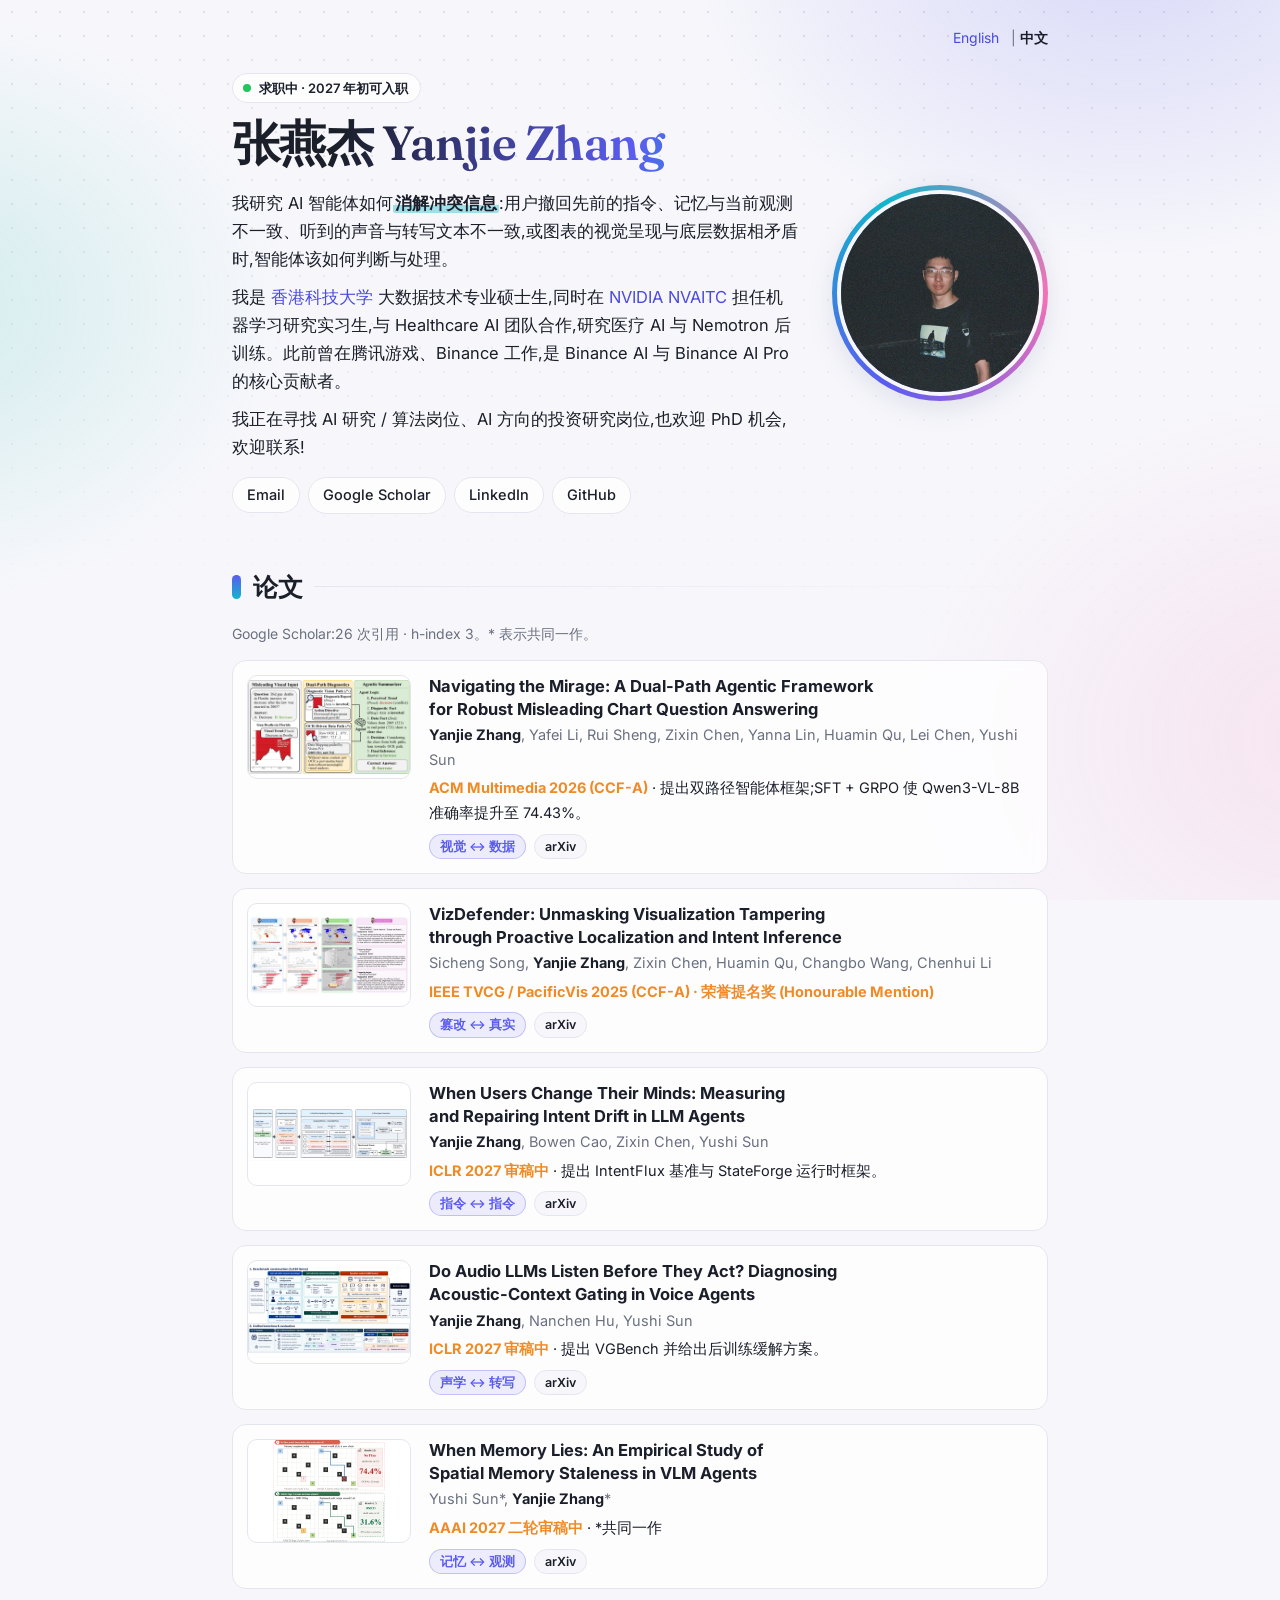
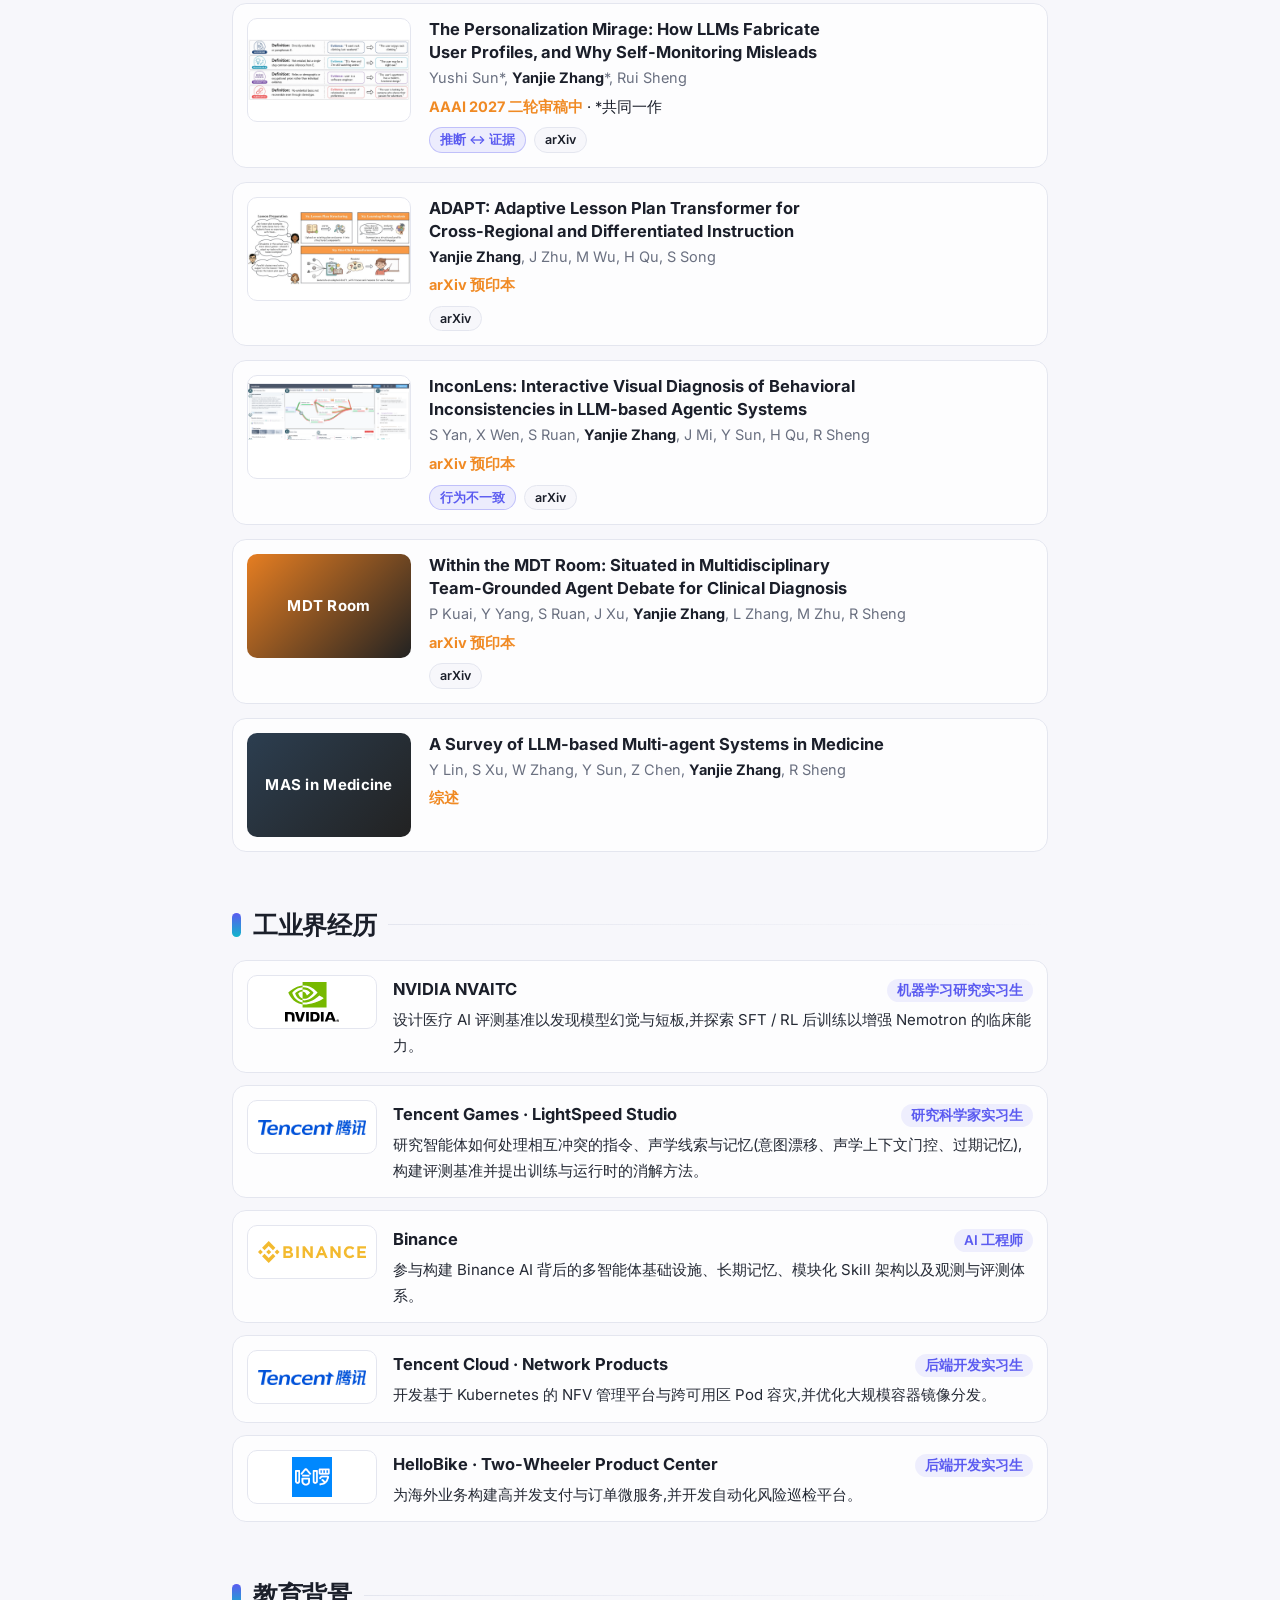
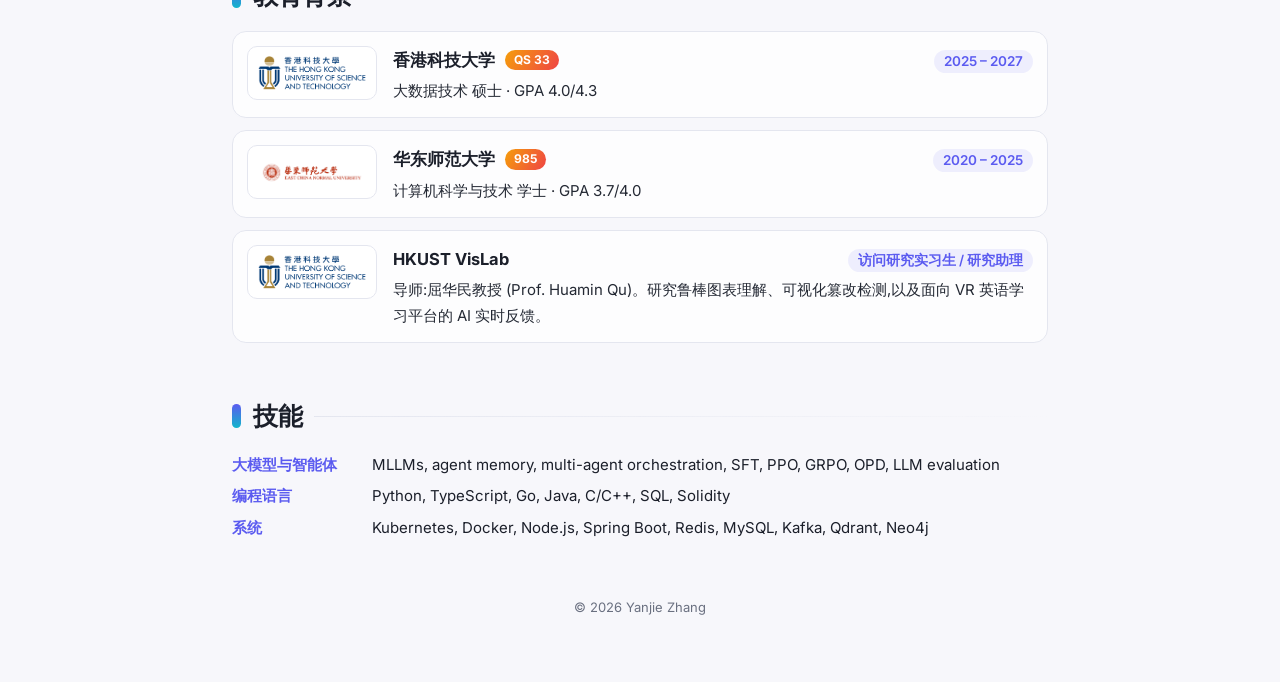
==== commit 16098890: "Broaden open-to roles in intro Co-Authored-By: Claude Sonnet 5.5 <noreply@anthropic.com>" ====
--- a/zh/index.html
+++ b/zh/index.html
@@ -7,7 +7,7 @@
 <div class="intro"><div class="text"><div class="status"><i></i>求职中 · 2027 年初可入职</div><h1>张燕杰 Yanjie Zhang</h1>
 <p>我研究 AI 智能体如何<b class='hl'>消解冲突信息</b>:用户撤回先前的指令、记忆与当前观测不一致、听到的声音与转写文本不一致,或图表的视觉呈现与底层数据相矛盾时,智能体该如何判断与处理。</p>
 <p>我是 <a href='https://hkust.edu.hk'>香港科技大学</a> 大数据技术专业硕士生,同时在 <a href='https://www.nvidia.com'>NVIDIA NVAITC</a> 担任机器学习研究实习生,与 Healthcare AI 团队合作,研究医疗 AI 与 Nemotron 后训练。此前曾在腾讯游戏、Binance 工作,是 Binance AI 与 Binance AI Pro 的核心贡献者。</p>
-<p>我正在寻找 AI 研究 / 算法方向的机会,欢迎联系!</p>
+<p>我正在寻找 AI 研究 / 算法岗位、AI 方向的投资研究岗位,也欢迎 PhD 机会,欢迎联系!</p>
 <div class="links"><a href="mailto:yjzhang416@gmail.com">Email</a><a href="https://scholar.google.com/citations?user=QmD_SgkAAAAJ">Google Scholar</a><a href="https://www.linkedin.com/in/zhangyanjie/">LinkedIn</a><a href="https://github.com/doudouwer">GitHub</a></div></div>
 <div class="avatar"><img src="../assets/avatar.jpg" alt="Yanjie Zhang"></div></div>
 <h2>论文</h2>
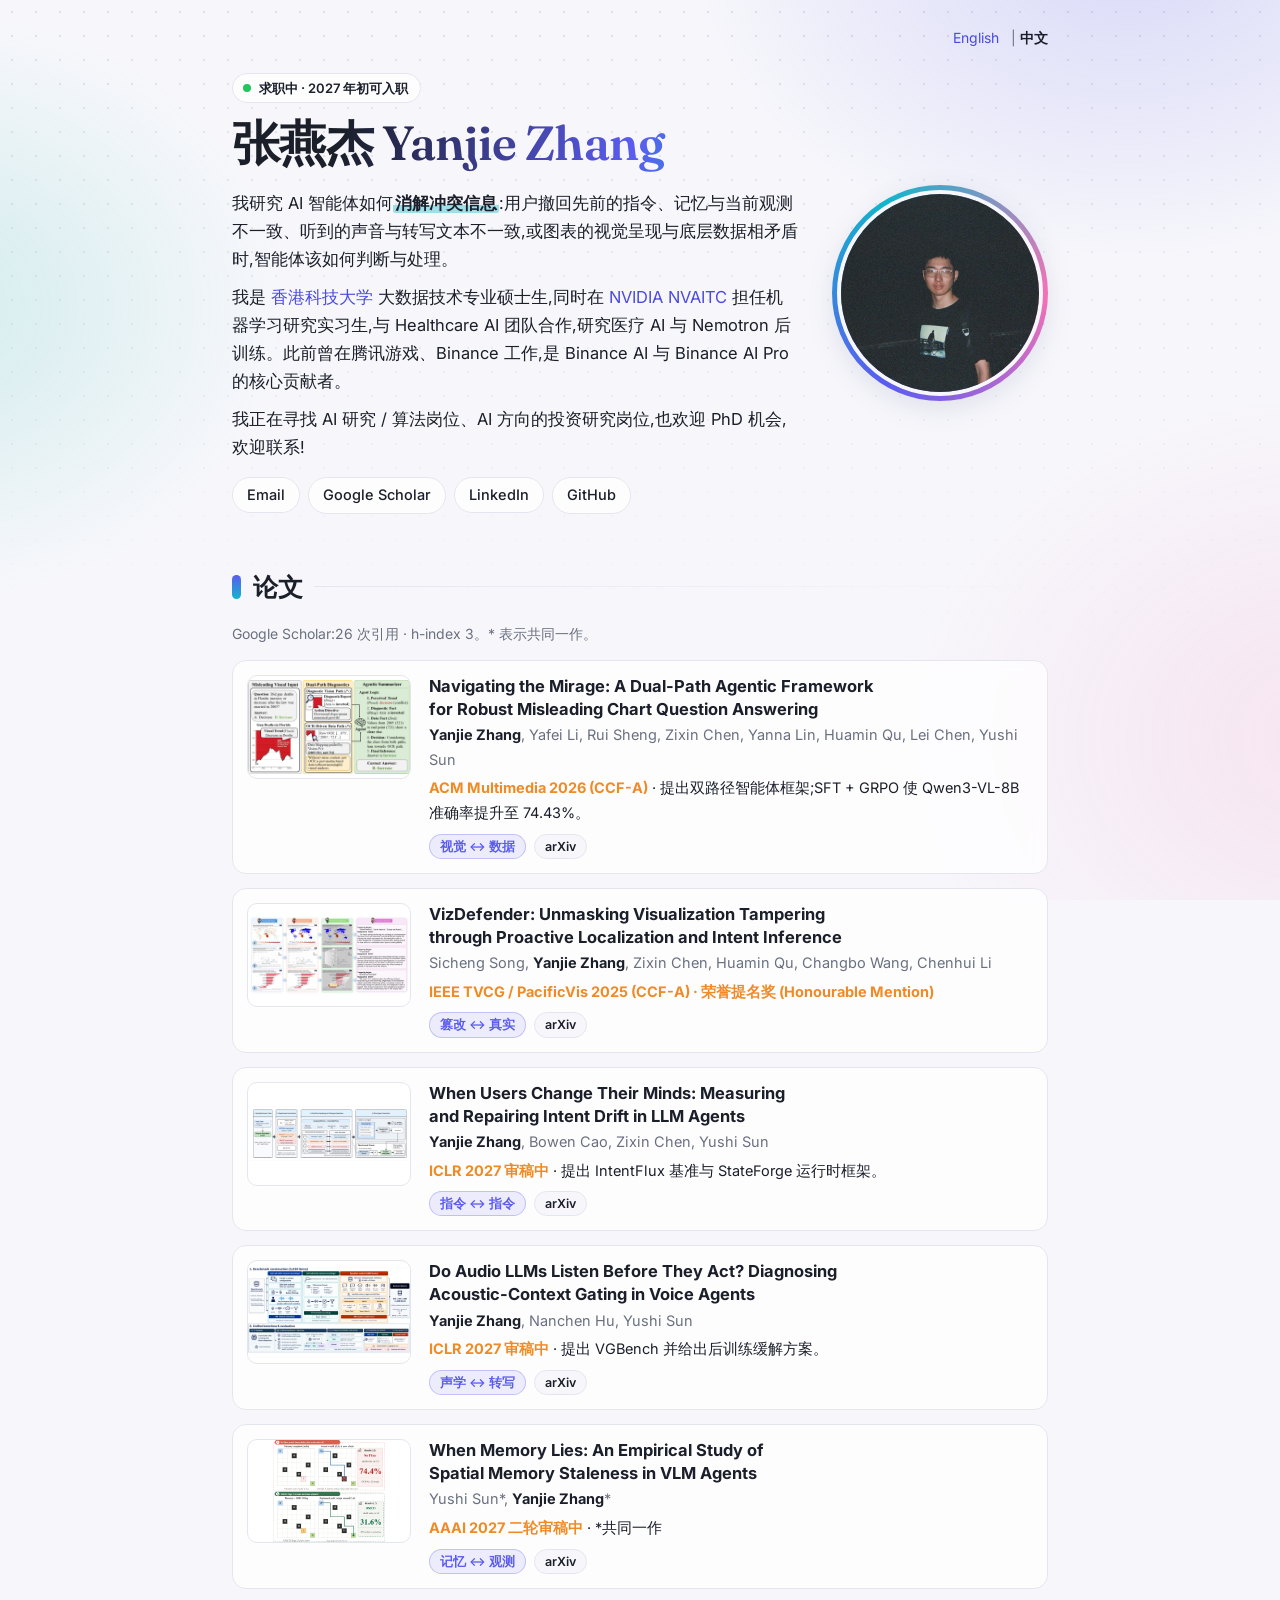
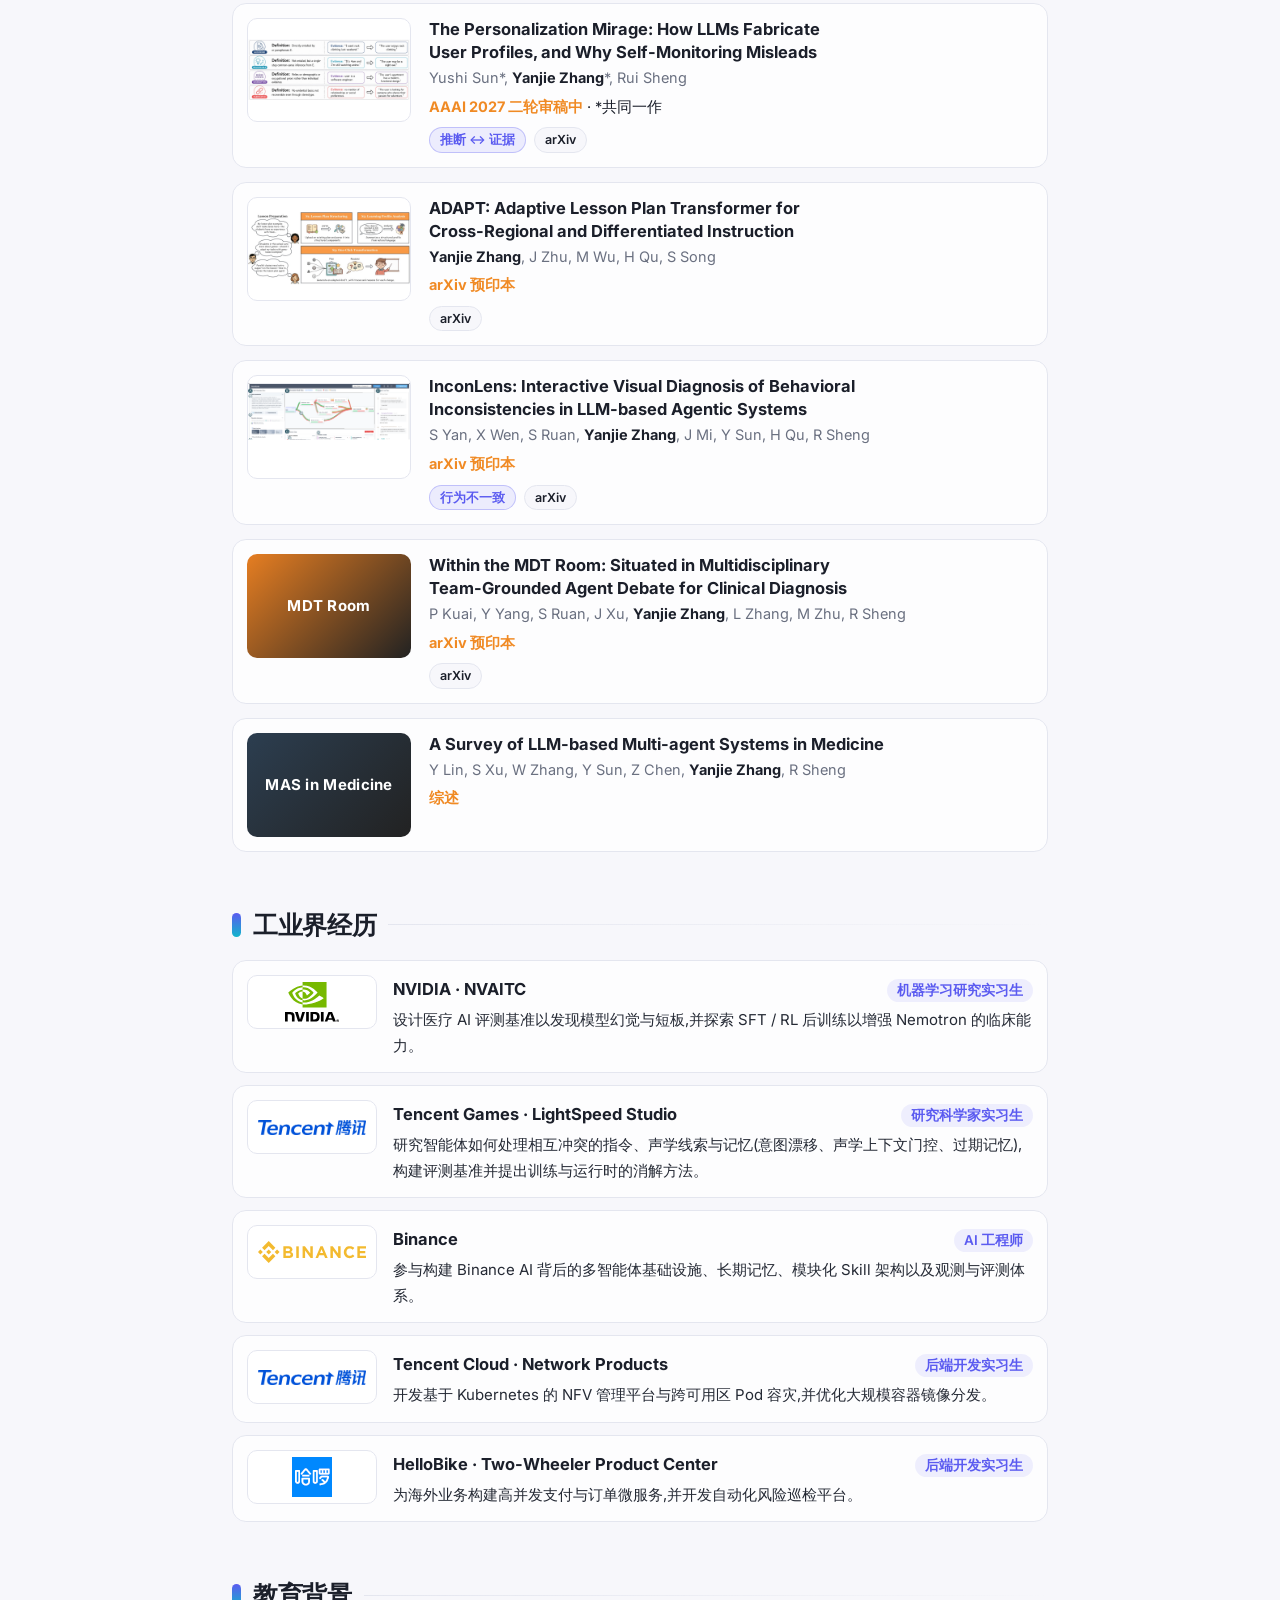
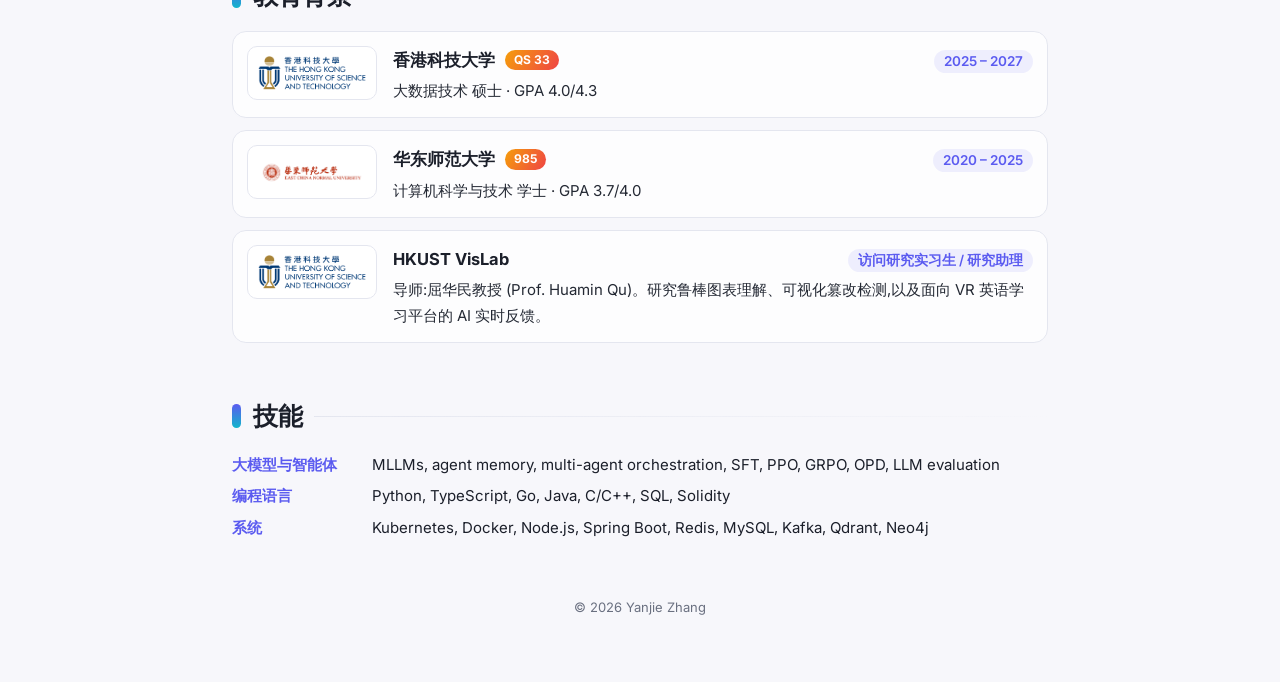
==== commit 390e7794: "Add middle dot to NVIDIA · NVAITC entry Co-Authored-By: Claude Sonnet 5.5 <noreply@anthropic.com>" ====
--- a/zh/index.html
+++ b/zh/index.html
@@ -13,7 +13,7 @@
 <h2>论文</h2>
 <p class="meta">Google Scholar:26 次引用 · h-index 3。* 表示共同一作。</p>
 <div class="pub"><div class="thumb img"><img src="../assets/teasers/mirage.png" alt="MIRAGE" loading="lazy"></div><div><div class="t">Navigating the Mirage: A Dual-Path Agentic Framework for Robust Misleading Chart Question Answering</div><div class="a"><b>Yanjie Zhang</b>, Yafei Li, Rui Sheng, Zixin Chen, Yanna Lin, Huamin Qu, Lei Chen, Yushi Sun</div><div class="v"><em>ACM Multimedia 2026 (CCF-A)</em> · 提出双路径智能体框架;SFT + GRPO 使 Qwen3-VL-8B 准确率提升至 74.43%。</div><div class="l"><span class="tag" data-tip="图表的视觉趋势与底层数据说的不是一回事。" tabindex="0">视觉 ↔ 数据</span><a href="https://arxiv.org/abs/2603.28583">arXiv</a></div></div></div><div class="pub"><div class="thumb img"><img src="../assets/teasers/vizdefender.jpg" alt="VizDefender" loading="lazy"></div><div><div class="t">VizDefender: Unmasking Visualization Tampering through Proactive Localization and Intent Inference</div><div class="a">Sicheng Song, <b>Yanjie Zhang</b>, Zixin Chen, Huamin Qu, Changbo Wang, Chenhui Li</div><div class="v"><em>IEEE TVCG / PacificVis 2025 (CCF-A) · 荣誉提名奖 (Honourable Mention)</em></div><div class="l"><span class="tag" data-tip="被篡改的图表与原图相矛盾,需定位篡改处并推断意图。" tabindex="0">篡改 ↔ 真实</span><a href="https://arxiv.org/abs/2512.18853">arXiv</a></div></div></div><div class="pub"><div class="thumb img"><img src="../assets/teasers/intentflux.jpg" alt="IntentFlux" loading="lazy"></div><div><div class="t">When Users Change Their Minds: Measuring and Repairing Intent Drift in LLM Agents</div><div class="a"><b>Yanjie Zhang</b>, Bowen Cao, Zixin Chen, Yushi Sun</div><div class="v"><em>ICLR 2027 审稿中</em> · 提出 IntentFlux 基准与 StateForge 运行时框架。</div><div class="l"><span class="tag" data-tip="用户后来的指令撤回或取代了先前的指令。" tabindex="0">指令 ↔ 指令</span><a href="https://arxiv.org/abs/2609.32520">arXiv</a></div></div></div><div class="pub"><div class="thumb img"><img src="../assets/teasers/vgbench.jpg" alt="VGBench" loading="lazy"></div><div><div class="t">Do Audio LLMs Listen Before They Act? Diagnosing Acoustic-Context Gating in Voice Agents</div><div class="a"><b>Yanjie Zhang</b>, Nanchen Hu, Yushi Sun</div><div class="v"><em>ICLR 2027 审稿中</em> · 提出 VGBench 并给出后训练缓解方案。</div><div class="l"><span class="tag" data-tip="转写文本说“执行”,声学场景却说“不是对你说的”。" tabindex="0">声学 ↔ 转写</span><a href="https://arxiv.org/abs/2609.32536">arXiv</a></div></div></div><div class="pub"><div class="thumb img"><img src="../assets/teasers/memory.png" alt="When Memory Lies" loading="lazy"></div><div><div class="t">When Memory Lies: An Empirical Study of Spatial Memory Staleness in VLM Agents</div><div class="a">Yushi Sun*, <b>Yanjie Zhang</b>*</div><div class="v"><em>AAAI 2027 二轮审稿中</em> · *共同一作</div><div class="l"><span class="tag" data-tip="智能体存储的记忆与它当前的观测不再一致。" tabindex="0">记忆 ↔ 观测</span><a href="https://arxiv.org/abs/2608.04574">arXiv</a></div></div></div><div class="pub"><div class="thumb img"><img src="../assets/teasers/mirage2.jpg" alt="Personalization Mirage" loading="lazy"></div><div><div class="t">The Personalization Mirage: How LLMs Fabricate User Profiles, and Why Self-Monitoring Misleads</div><div class="a">Yushi Sun*, <b>Yanjie Zhang</b>*, Rui Sheng</div><div class="v"><em>AAAI 2027 二轮审稿中</em> · *共同一作</div><div class="l"><span class="tag" data-tip="模型推断出的用户画像超出了它拿到的证据。" tabindex="0">推断 ↔ 证据</span><a href="https://arxiv.org/abs/2608.04570">arXiv</a></div></div></div><div class="pub"><div class="thumb img"><img src="../assets/teasers/adapt.jpg" alt="ADAPT" loading="lazy"></div><div><div class="t">ADAPT: Adaptive Lesson Plan Transformer for Cross-Regional and Differentiated Instruction</div><div class="a"><b>Yanjie Zhang</b>, J Zhu, M Wu, H Qu, S Song</div><div class="v"><em>arXiv 预印本</em></div><div class="l"><a href="https://arxiv.org/abs/2606.17633">arXiv</a></div></div></div><div class="pub"><div class="thumb img"><img src="../assets/teasers/inconlens.png" alt="InconLens" loading="lazy"></div><div><div class="t">InconLens: Interactive Visual Diagnosis of Behavioral Inconsistencies in LLM-based Agentic Systems</div><div class="a">S Yan, X Wen, S Ruan, <b>Yanjie Zhang</b>, J Mi, Y Sun, H Qu, R Sheng</div><div class="v"><em>arXiv 预印本</em></div><div class="l"><span class="tag" data-tip="智能体在不同运行中的行为相互矛盾。" tabindex="0">行为不一致</span><a href="https://arxiv.org/abs/2603.28106">arXiv</a></div></div></div><div class="pub"><div class="thumb" style="background:linear-gradient(135deg,#e67e22,#222)">MDT Room</div><div><div class="t">Within the MDT Room: Situated in Multidisciplinary Team-Grounded Agent Debate for Clinical Diagnosis</div><div class="a">P Kuai, Y Yang, S Ruan, J Xu, <b>Yanjie Zhang</b>, L Zhang, M Zhu, R Sheng</div><div class="v"><em>arXiv 预印本</em></div><div class="l"><a href="https://arxiv.org/abs/2603.28393">arXiv</a></div></div></div><div class="pub"><div class="thumb" style="background:linear-gradient(135deg,#2c3e50,#222)">MAS in Medicine</div><div><div class="t">A Survey of LLM-based Multi-agent Systems in Medicine</div><div class="a">Y Lin, S Xu, W Zhang, Y Sun, Z Chen, <b>Yanjie Zhang</b>, R Sheng</div><div class="v"><em>综述</em></div><div class="l"></div></div></div>
-<h2>工业界经历</h2><div class="item"><div class="logo"><img src="../assets/logos/nvidia.svg" alt=""></div><div class="body"><div class="h"><span class="n">NVIDIA NVAITC</span><span class="r">机器学习研究实习生</span></div><p>设计医疗 AI 评测基准以发现模型幻觉与短板,并探索 SFT / RL 后训练以增强 Nemotron 的临床能力。</p></div></div><div class="item"><div class="logo"><img src="../assets/logos/tencent.svg" alt=""></div><div class="body"><div class="h"><span class="n">Tencent Games · LightSpeed Studio</span><span class="r">研究科学家实习生</span></div><p>研究智能体如何处理相互冲突的指令、声学线索与记忆(意图漂移、声学上下文门控、过期记忆),构建评测基准并提出训练与运行时的消解方法。</p></div></div><div class="item"><div class="logo"><img src="../assets/logos/binance.svg" alt=""></div><div class="body"><div class="h"><span class="n">Binance</span><span class="r">AI 工程师</span></div><p>参与构建 Binance AI 背后的多智能体基础设施、长期记忆、模块化 Skill 架构以及观测与评测体系。</p></div></div><div class="item"><div class="logo"><img src="../assets/logos/tencent.svg" alt=""></div><div class="body"><div class="h"><span class="n">Tencent Cloud · Network Products</span><span class="r">后端开发实习生</span></div><p>开发基于 Kubernetes 的 NFV 管理平台与跨可用区 Pod 容灾,并优化大规模容器镜像分发。</p></div></div><div class="item"><div class="logo"><img src="../assets/logos/hellobike.png" alt="HelloBike"></div><div class="body"><div class="h"><span class="n">HelloBike · Two-Wheeler Product Center</span><span class="r">后端开发实习生</span></div><p>为海外业务构建高并发支付与订单微服务,并开发自动化风险巡检平台。</p></div></div>
+<h2>工业界经历</h2><div class="item"><div class="logo"><img src="../assets/logos/nvidia.svg" alt=""></div><div class="body"><div class="h"><span class="n">NVIDIA · NVAITC</span><span class="r">机器学习研究实习生</span></div><p>设计医疗 AI 评测基准以发现模型幻觉与短板,并探索 SFT / RL 后训练以增强 Nemotron 的临床能力。</p></div></div><div class="item"><div class="logo"><img src="../assets/logos/tencent.svg" alt=""></div><div class="body"><div class="h"><span class="n">Tencent Games · LightSpeed Studio</span><span class="r">研究科学家实习生</span></div><p>研究智能体如何处理相互冲突的指令、声学线索与记忆(意图漂移、声学上下文门控、过期记忆),构建评测基准并提出训练与运行时的消解方法。</p></div></div><div class="item"><div class="logo"><img src="../assets/logos/binance.svg" alt=""></div><div class="body"><div class="h"><span class="n">Binance</span><span class="r">AI 工程师</span></div><p>参与构建 Binance AI 背后的多智能体基础设施、长期记忆、模块化 Skill 架构以及观测与评测体系。</p></div></div><div class="item"><div class="logo"><img src="../assets/logos/tencent.svg" alt=""></div><div class="body"><div class="h"><span class="n">Tencent Cloud · Network Products</span><span class="r">后端开发实习生</span></div><p>开发基于 Kubernetes 的 NFV 管理平台与跨可用区 Pod 容灾,并优化大规模容器镜像分发。</p></div></div><div class="item"><div class="logo"><img src="../assets/logos/hellobike.png" alt="HelloBike"></div><div class="body"><div class="h"><span class="n">HelloBike · Two-Wheeler Product Center</span><span class="r">后端开发实习生</span></div><p>为海外业务构建高并发支付与订单微服务,并开发自动化风险巡检平台。</p></div></div>
 <h2>教育背景</h2><div class="item"><div class="logo"><img src="../assets/logos/hkust.png" alt="HKUST"></div><div class="body"><div class="h"><span class="n">香港科技大学 <span class="badge">QS 33</span></span><span class="r">2025 – 2027</span></div><p>大数据技术 硕士 · GPA 4.0/4.3</p></div></div>
 <div class="item"><div class="logo"><img src="../assets/logos/ecnu.png" alt="ECNU"></div><div class="body"><div class="h"><span class="n">华东师范大学 <span class="badge">985</span></span><span class="r">2020 – 2025</span></div><p>计算机科学与技术 学士 · GPA 3.7/4.0</p></div></div>
 <div class="item"><div class="logo"><img src="../assets/logos/hkust.png" alt="HKUST"></div><div class="body"><div class="h"><span class="n">HKUST VisLab</span><span class="r">访问研究实习生 / 研究助理</span></div><p>导师:屈华民教授 (Prof. Huamin Qu)。研究鲁棒图表理解、可视化篡改检测,以及面向 VR 英语学习平台的 AI 实时反馈。</p></div></div>
